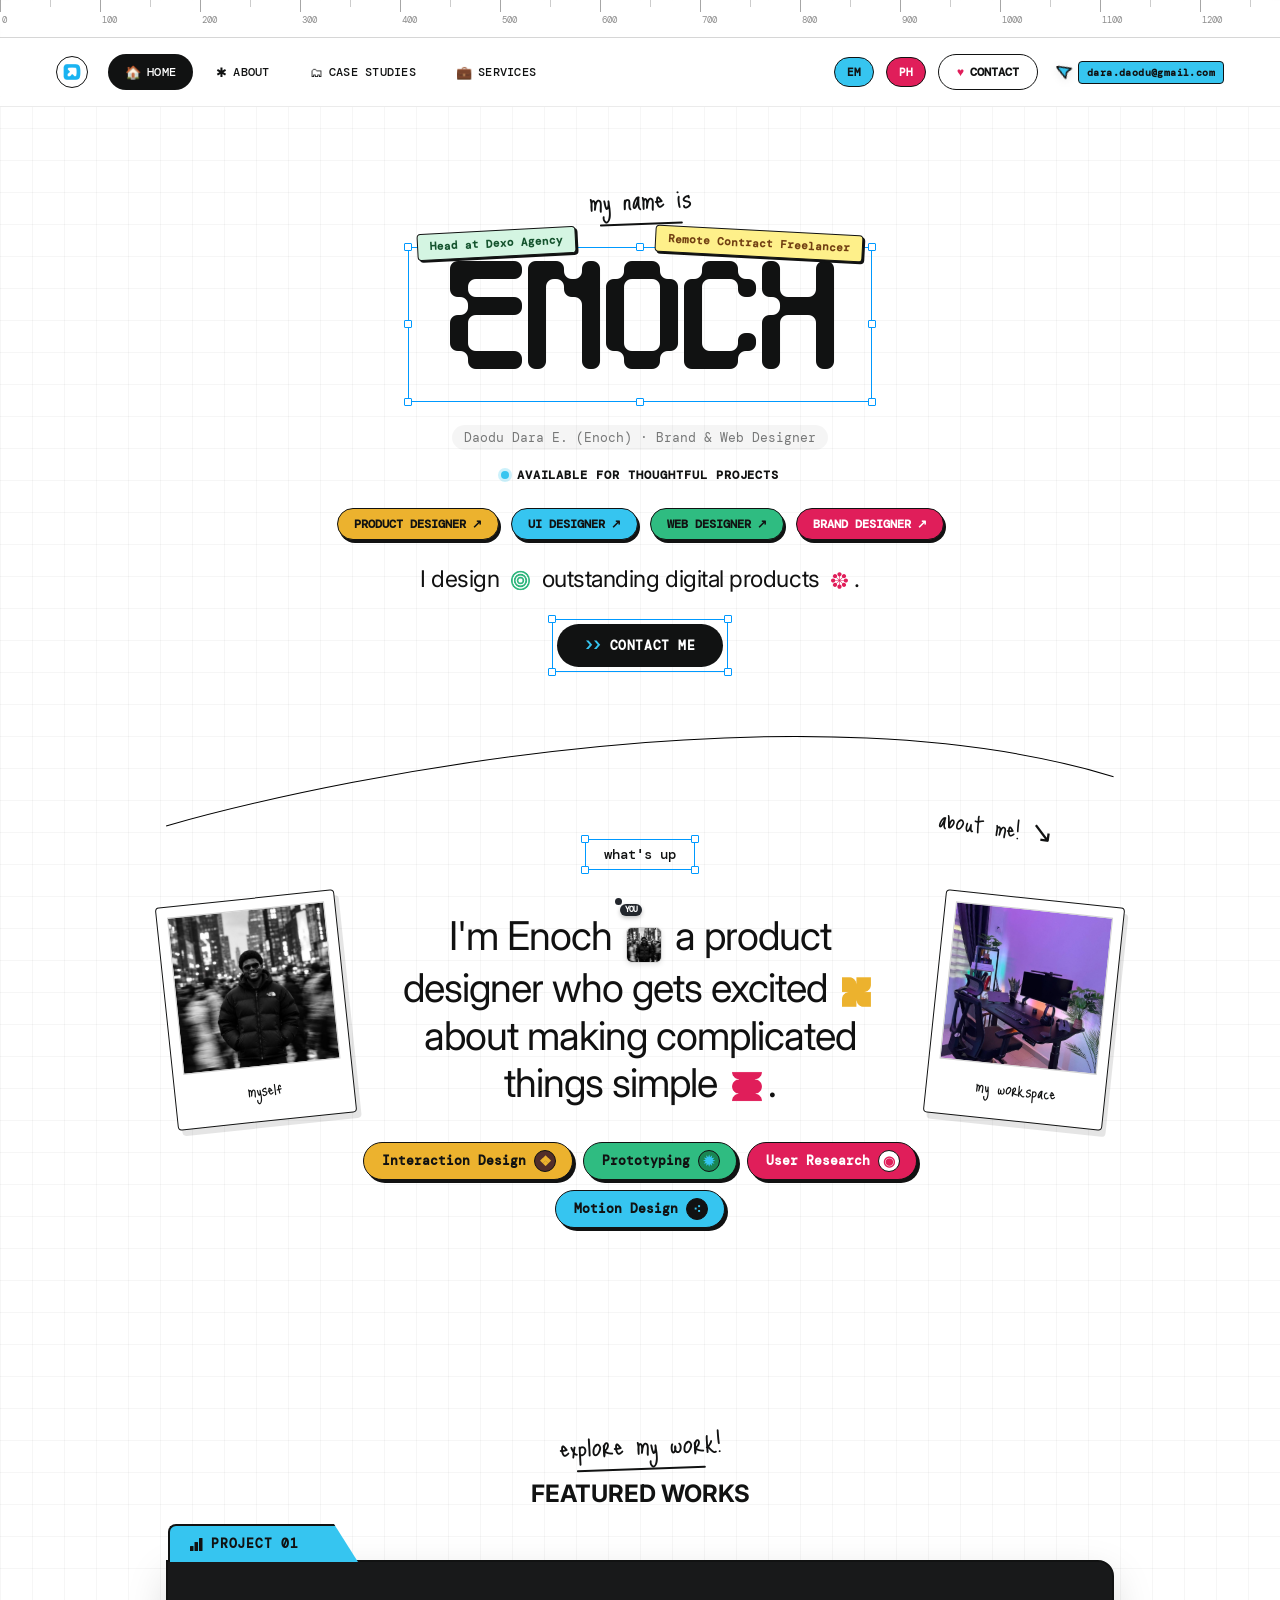
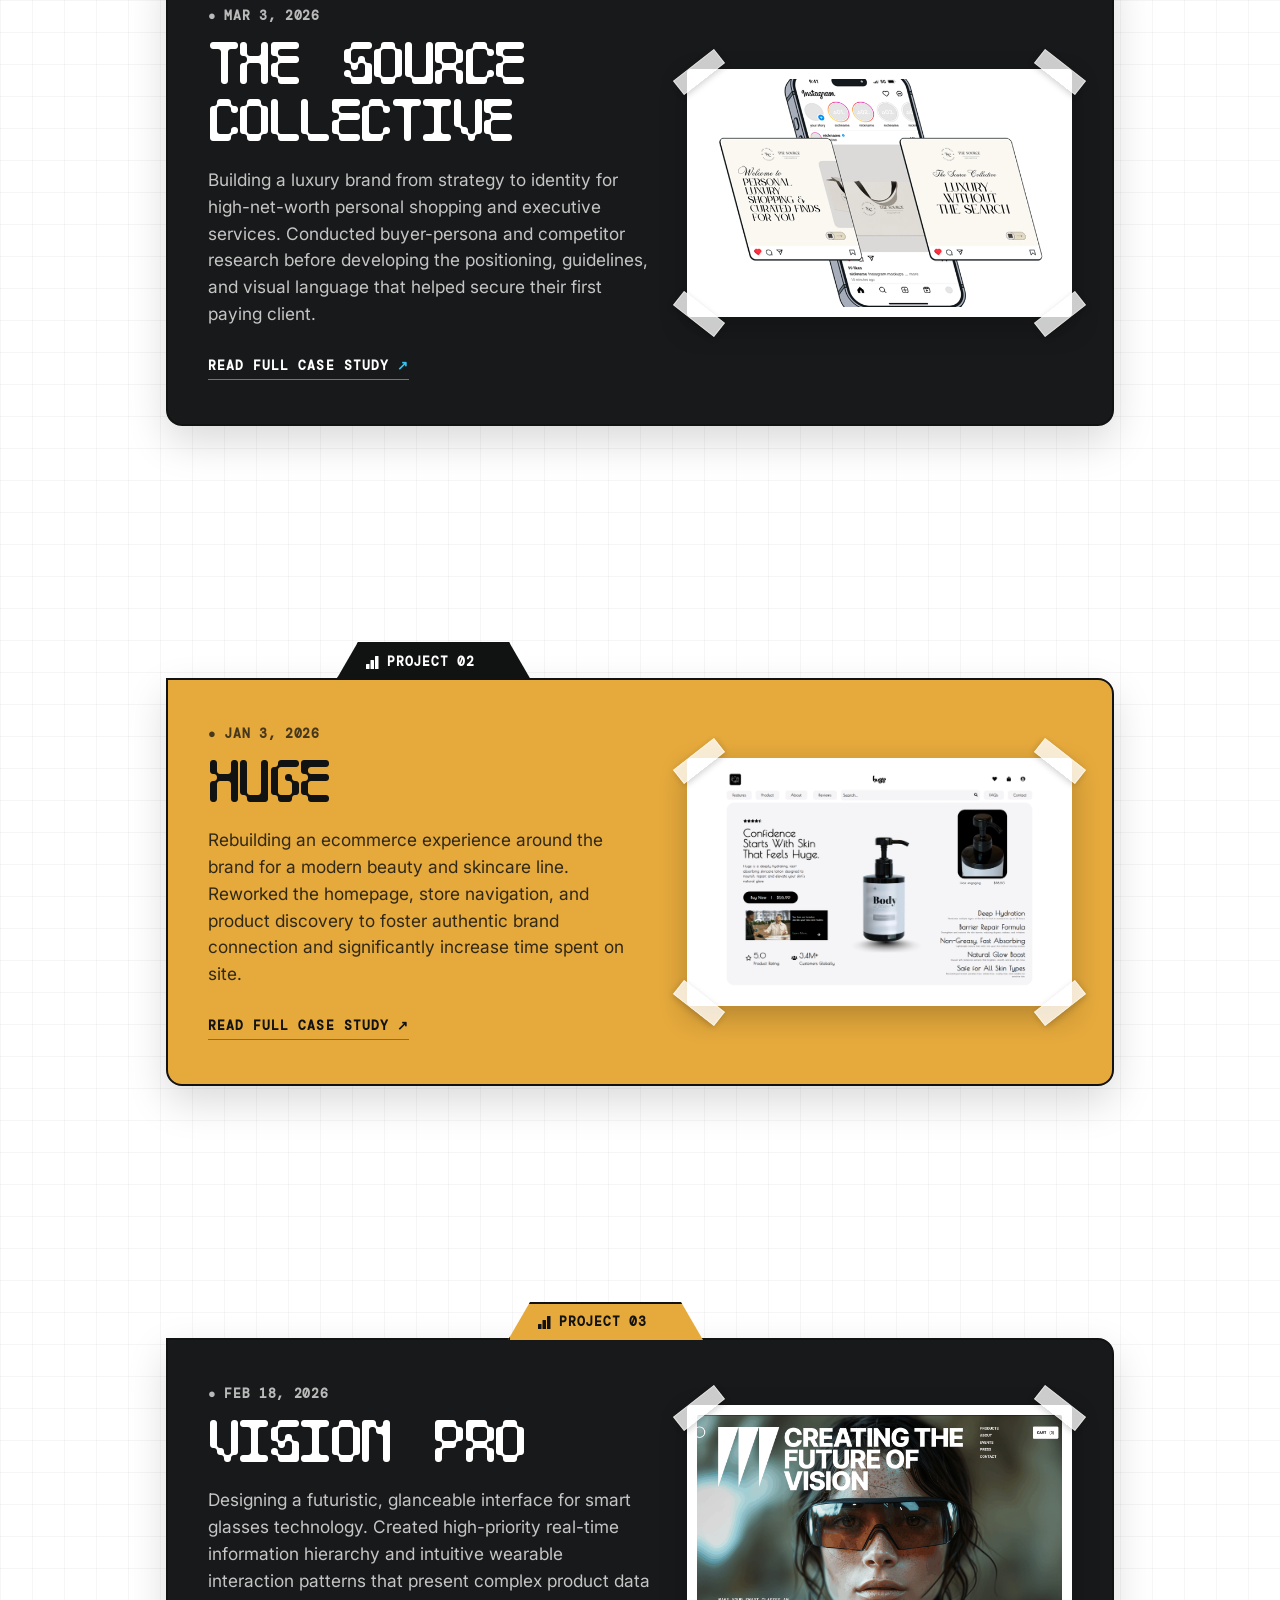
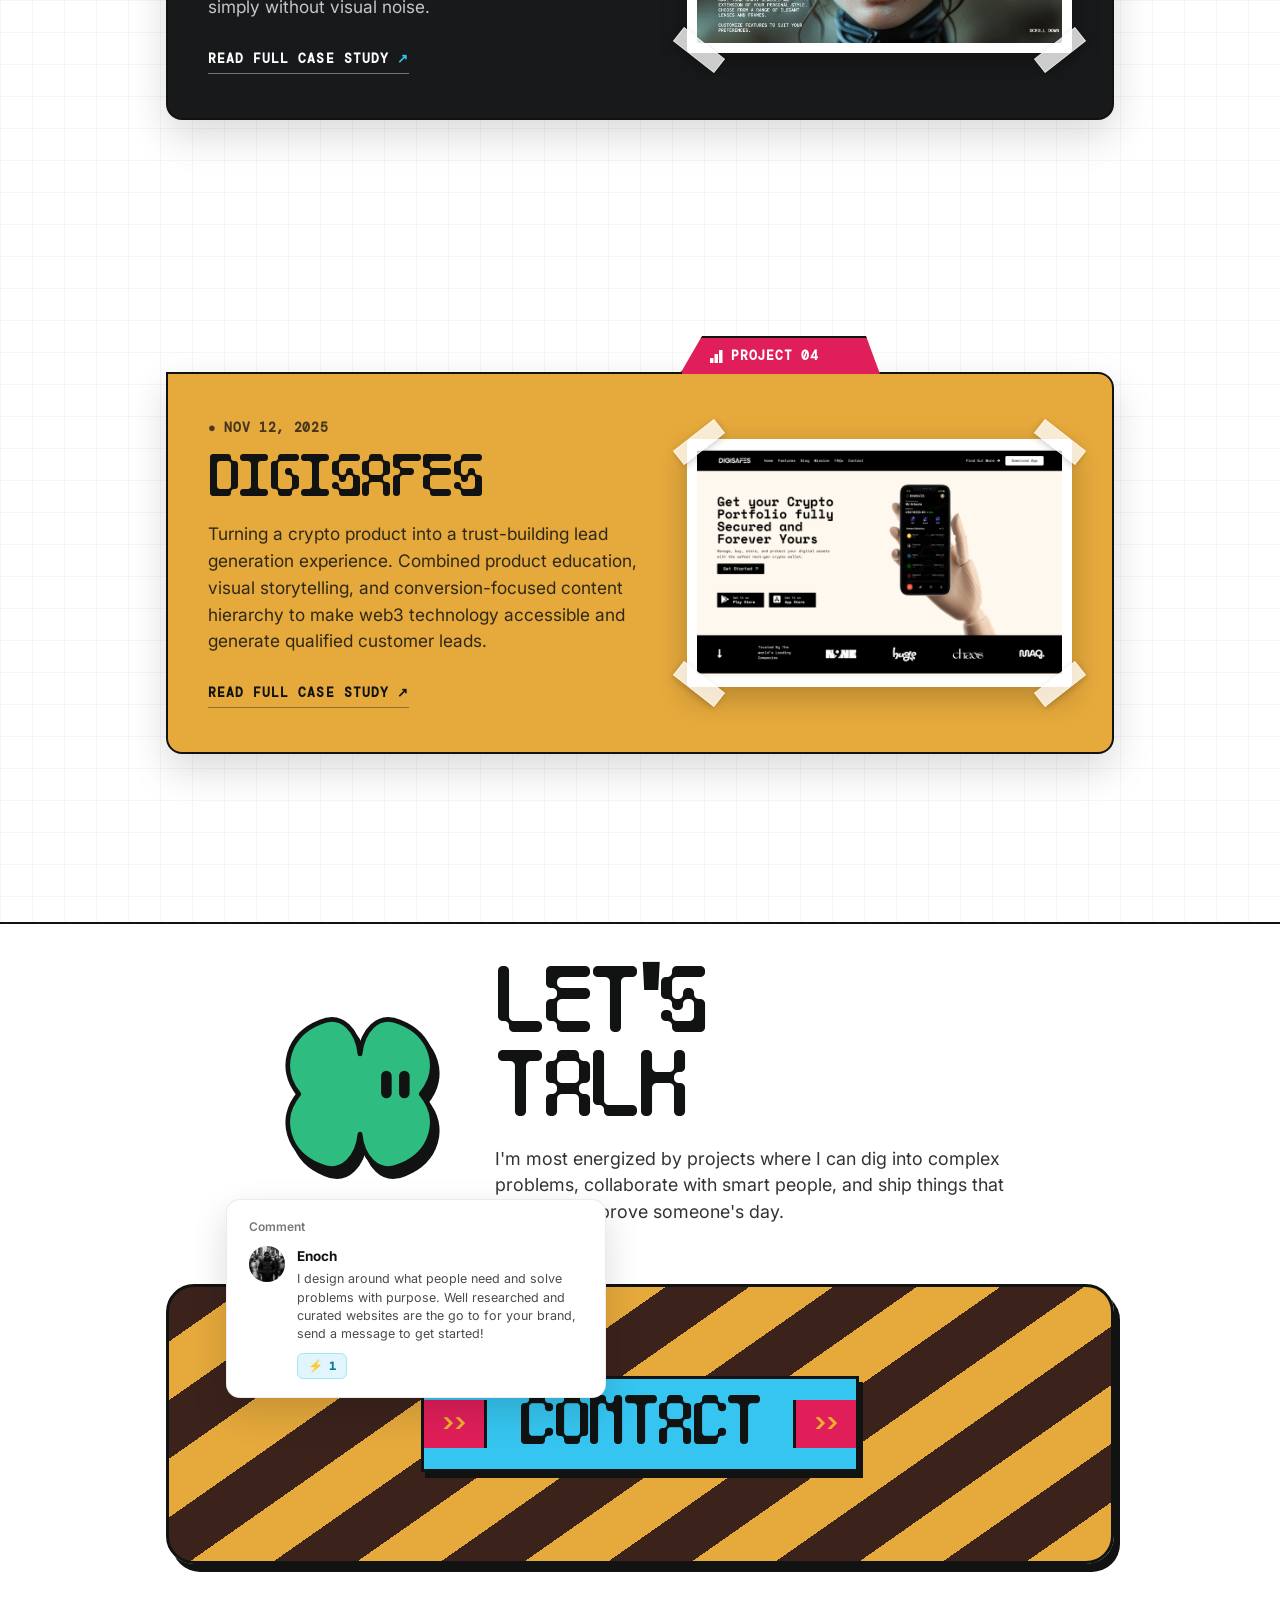
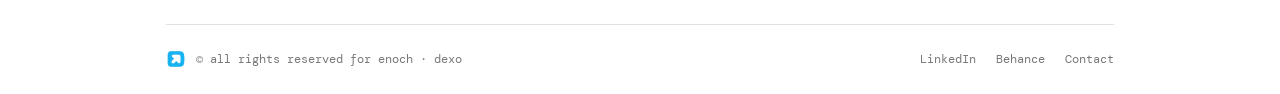
==== index.html @ fec06639 "feat: fix mobile hamburger menu, resolve main.js syntax error, and implement reference-style fullscr" ====
<!DOCTYPE html>
<html lang="en">
<head>
  <meta charset="UTF-8">
  <meta name="viewport" content="width=device-width, initial-scale=1.0">
  <title>Enoch's Portfolio</title>
  <meta name="description" content="Enoch's portfolio — Brand identity, product design, and web experiences built for high-growth businesses.">
  <link rel="stylesheet" href="css/style.css?v=7.0">
  <link rel="icon" type="image/png" href="assets/images/dexo-icon.png">
</head>
<body>

  <!-- =========================================================================
       1. CANVAS RULER BAR (Top edge ruler)
       ========================================================================= -->
  <div class="canvas-ruler-wrap" aria-hidden="true">
    <div class="canvas-ruler-ticks" id="rulerTicks"></div>
  </div>

  <!-- =========================================================================
       2. TOP NAVIGATION HEADER
       ========================================================================= -->
  <header class="top-header-bar">
    <div class="nav-left-group">
      <!-- Dexo Logo (Icon & Wordmark) -->
      <a href="index.html" class="dexo-logo-link" aria-label="Enoch's Portfolio Home">
        <img src="assets/images/dexo-logo-icon.png" alt="Dexo Icon" class="dexo-icon-img">
      </a>

      <!-- Navigation Tabs -->
      <nav aria-label="Main Navigation">
        <ul class="nav-links-row">
          <li><a href="index.html" class="nav-tab-item active"><span class="tab-icon">🏠</span> HOME</a></li>
          <li><a href="about.html" class="nav-tab-item"><span class="tab-icon">✱</span> ABOUT</a></li>
          <li><a href="case-study.html" class="nav-tab-item"><span class="tab-icon">🗂</span> CASE STUDIES</a></li>
          <li><a href="services.html" class="nav-tab-item"><span class="tab-icon">💼</span> SERVICES</a></li>
        </ul>
      </nav>
    </div>

    <div class="nav-right-group">
      <!-- Quick badges -->
      <a href="mailto:dara.daodu@gmail.com" class="mini-badge-btn em" title="Email Enoch">EM</a>
      <a href="tel:+2347067511942" class="mini-badge-btn ph" title="Call Enoch">PH</a>

      <!-- Contact Pill -->
      <a href="contact.html" class="nav-tab-contact">
        <span style="color: var(--token-pink);">♥</span> CONTACT
      </a>

      <!-- Multiplayer Cursor Tooltip Badge -->
      <div class="floating-cursor-badge" aria-hidden="true">
        <svg class="cursor-arrow-svg" viewBox="0 0 16 16" fill="none">
          <path d="M0 0L6 14L8.5 8.5L14 6L0 0Z" fill="#36c5f0" stroke="#111212" stroke-width="1.5" stroke-linejoin="round"/>
        </svg>
        <a href="mailto:dara.daodu@gmail.com" class="cursor-tag-pill" style="text-decoration: none; color: inherit;">dara.daodu@gmail.com</a>
      </div>

      <!-- Mobile Hamburger Menu Button -->
      <button class="mobile-nav-toggle" id="mobileNavToggle" aria-label="Toggle navigation menu" type="button" onclick="window.toggleMobileMenu && window.toggleMobileMenu(event)">
        <span class="hamburger-bar"></span>
        <span class="hamburger-bar"></span>
        <span class="hamburger-bar"></span>
      </button>
    </div>
  </header>

  <!-- Fullscreen Dark Mobile Navigation Drawer (Exact Uploaded Reference Style) -->
  <div class="mobile-nav-drawer mobile-nav-fullscreen" id="mobileNavDrawer" aria-label="Mobile Navigation Drawer">
    <div class="mobile-menu-inner">
      <div class="mobile-menu-topbar">
        <a href="case-study.html" class="mobile-menu-search-tag" aria-label="Search and Explore Projects">
          <span class="mobile-search-text">SEARCH</span>
          <svg class="mobile-search-icon" width="20" height="20" viewBox="0 0 24 24" fill="none" stroke="#f6ad55" stroke-width="2.5" stroke-linecap="round" stroke-linejoin="round">
            <circle cx="11" cy="11" r="8"></circle>
            <line x1="21" y1="21" x2="16.65" y2="16.65"></line>
          </svg>
        </a>
        <button type="button" class="mobile-menu-close-btn" id="mobileNavClose" aria-label="Close navigation menu" onclick="window.closeMobileMenu && window.closeMobileMenu(event)">
          <svg width="24" height="24" viewBox="0 0 24 24" fill="none" stroke="#ffffff" stroke-width="2.2" stroke-linecap="round" stroke-linejoin="round">
            <line x1="18" y1="6" x2="6" y2="18"></line>
            <line x1="6" y1="6" x2="18" y2="18"></line>
          </svg>
        </button>
      </div>

      <nav class="mobile-menu-nav" aria-label="Mobile Navigation Links">
        <ul class="mobile-menu-list">
          <li class="mobile-menu-item">
            <a href="index.html" class="mobile-menu-link active">
              <span class="mobile-link-text">HOME</span>
              <span class="mobile-link-num" style="color: #ff6b4a;">00.</span>
            </a>
          </li>
          <li class="mobile-menu-item">
            <a href="about.html" class="mobile-menu-link">
              <span class="mobile-link-text">ABOUT</span>
              <span class="mobile-link-num" style="color: #ff5c8d;">01.</span>
            </a>
          </li>
          <li class="mobile-menu-item">
            <a href="case-study.html" class="mobile-menu-link">
              <span class="mobile-link-text">CASE STUDIES</span>
              <span class="mobile-link-num" style="color: #36c5f0;">02.</span>
            </a>
          </li>
          <li class="mobile-menu-item">
            <a href="services.html" class="mobile-menu-link">
              <span class="mobile-link-text">SERVICES</span>
              <span class="mobile-link-num" style="color: #ffb800;">03.</span>
            </a>
          </li>
          <li class="mobile-menu-item">
            <a href="contact.html" class="mobile-menu-link">
              <span class="mobile-link-text">CONTACT</span>
              <span class="mobile-link-num" style="color: #ffffff;">04.</span>
            </a>
          </li>
        </ul>
      </nav>

      <div class="mobile-menu-sublinks">
        <a href="contact.html" class="mobile-sublink">CONTACT</a>
        <a href="mailto:dara.daodu@gmail.com" class="mobile-sublink">DARA.DAODU@GMAIL.COM</a>
        <a href="tel:+2347067511942" class="mobile-sublink">+234 706 751 1942</a>
        <a href="https://linkedin.com/in/enochd/" target="_blank" rel="noopener" class="mobile-sublink">LINKEDIN</a>
        <a href="https://behance.net/daradaodu" target="_blank" rel="noopener" class="mobile-sublink">BEHANCE</a>
      </div>
    </div>
  </div>

  <script>
    window.closeMobileMenu = function(e) {
      if (e && e.preventDefault) e.preventDefault();
      var d = document.getElementById('mobileNavDrawer');
      var btns = document.querySelectorAll('.mobile-nav-toggle');
      if (d) d.classList.remove('open');
      btns.forEach(function(b) { b.classList.remove('active'); b.setAttribute('aria-expanded', 'false'); });
      document.body.classList.remove('drawer-open');
    };
    window.openMobileMenu = function(e) {
      if (e && e.preventDefault) e.preventDefault();
      var d = document.getElementById('mobileNavDrawer');
      var btns = document.querySelectorAll('.mobile-nav-toggle');
      if (d) d.classList.add('open');
      btns.forEach(function(b) { b.classList.add('active'); b.setAttribute('aria-expanded', 'true'); });
      document.body.classList.add('drawer-open');
    };
    window.toggleMobileMenu = function(e) {
      if (e && e.preventDefault) e.preventDefault();
      var d = document.getElementById('mobileNavDrawer');
      if (!d) return;
      if (d.classList.contains('open')) {
        window.closeMobileMenu(e);
      } else {
        window.openMobileMenu(e);
      }
    };
  </script>

  <!-- =========================================================================
       3. HERO SECTION (Exact Screenshot 1)
       ========================================================================= -->
  <main>
    <section class="hero-nudge-section">
      <div class="container">
        
        <!-- Handwritten greeting note -->
        <div>
          <span class="handwritten-intro-note">my name is</span>
        </div>

        <!-- Figma Selection Bounding Box with Handles & Badges -->
        <div class="figma-selection">
          <!-- 8 Selection Handles -->
          <div class="figma-handle handle-tl"></div>
          <div class="figma-handle handle-tc"></div>
          <div class="figma-handle handle-tr"></div>
          <div class="figma-handle handle-ml"></div>
          <div class="figma-handle handle-mr"></div>
          <div class="figma-handle handle-bl"></div>
          <div class="figma-handle handle-bc"></div>
          <div class="figma-handle handle-br"></div>

          <!-- Attached Rotated Badges -->
          <div class="box-badge-left">Head at Dexo Agency</div>
          <div class="box-badge-right">Remote Contract Freelancer</div>

          <!-- Giant Display Name in Flux Variable -->
          <h1 class="hero-flux-display">ENOCH</h1>
        </div>

        <!-- Enoch Attribution & Subtitle -->
        <div style="margin-top: 6px;">
          <span style="font-family: var(--font-mono); font-size: 13px; color: var(--token-gray-sub); background: rgba(0,0,0,0.04); padding: 4px 12px; border-radius: 999px;">
            Daodu Dara E. (Enoch) · Brand &amp; Web Designer
          </span>
        </div>

        <!-- Availability Status Pill -->
        <div class="hero-status-sub">
          <span class="cyan-pulse-dot"></span>
          <span>AVAILABLE FOR THOUGHTFUL PROJECTS</span>
        </div>

        <!-- Designer Role Badges in a straight line -->
        <div class="hero-stickers-row">
          <span class="tape-sticker-pill tape-sticker-yellow">
            PRODUCT DESIGNER <span>↗</span>
          </span>
          <span class="tape-sticker-pill tape-sticker-cyan">
            UI DESIGNER <span>↗</span>
          </span>
          <span class="tape-sticker-pill tape-sticker-green">
            WEB DESIGNER <span>↗</span>
          </span>
          <span class="tape-sticker-pill tape-sticker-pink">
            BRAND DESIGNER <span>↗</span>
          </span>
        </div>

        <!-- Hero Statement with Inline Graphics -->
        <p class="hero-statement-main">
          I design <img src="assets/images/sticker-sphere.png" alt="sphere" class="inline-sticker-img"> outstanding digital products <img src="assets/images/flower-pink.svg" alt="flower" class="inline-sticker-img" style="height: 0.95em;">.
        </p>

        <!-- CTA Button in Figma Selection Box -->
        <div class="hero-cta-wrap">
          <div class="btn-selection-box">
            <div class="figma-handle handle-tl"></div>
            <div class="figma-handle handle-tr"></div>
            <div class="figma-handle handle-bl"></div>
            <div class="figma-handle handle-br"></div>
            <a href="contact.html" class="btn-nudge-black">
              <span class="btn-cyan-arrows">&gt;&gt;</span>
              <span>CONTACT ME</span>
            </a>
          </div>
        </div>

      </div>
    </section>

    <!-- =========================================================================
         4. CURVED DIVIDER & ABOUT TEASER (Exact Screenshot 1)
         ========================================================================= -->
    <section class="about-teaser-section">
      <div class="container">
        
        <!-- Curved Hand-Drawn Arc -->
        <div class="curved-divider-wrap">
          <img src="assets/images/curve-divider.svg" alt="hand drawn curve" class="curve-divider-img">
          <div class="curved-arrow-note">about me! ↘</div>
        </div>

        <!-- Selection Box: what's up -->
        <div class="whats-up-selection-box">
          <div class="figma-handle handle-tl"></div>
          <div class="figma-handle handle-tr"></div>
          <div class="figma-handle handle-bl"></div>
          <div class="figma-handle handle-br"></div>
          what's up
        </div>

        <!-- Teaser Content Grid: Left Polaroid | Center Text | Right Polaroid -->
        <div class="about-teaser-grid">
          
          <!-- Left Polaroid: myself Enoch portrait -->
          <div class="polaroid-frame polaroid-tilt-left">
            <div class="polaroid-img-box">
              <img src="assets/images/enoch-photo.jpg" alt="Enoch - myself" style="object-position: center 20%;">
            </div>
            <div class="polaroid-hand-label">myself</div>
          </div>

          <!-- Center Statement with Inline Emojis/Stickers -->
          <div>
            <p class="about-statement-bold">
              I'm Enoch <span class="inline-avatar-badge"><span class="you-indicator-dot"></span><span class="you-tag">YOU</span><img src="assets/images/enoch-photo.jpg" alt="Enoch" class="inline-avatar-img"></span> a product designer who gets excited <img src="assets/images/sticker-sparkle.png" alt="sparkle" class="inline-sticker-img"> about making complicated things simple <img src="assets/images/sticker-accordion.png" alt="accordion" class="inline-sticker-img">.
            </p>
          </div>

          <!-- Right Polaroid: my workspace -->
          <div class="polaroid-frame polaroid-tilt-right">
            <div class="polaroid-img-box">
              <img src="assets/images/enoch-workspace.jpg" alt="my workspace" style="object-position: center center;">
            </div>
            <div class="polaroid-hand-label">my workspace</div>
          </div>

        </div>

        <!-- 2x2 Category Pills with Graphic Badges -->
        <div class="category-pills-2x2">
          <div class="cat-pill yellow">
            <span>Interaction Design</span>
            <div class="cat-pill-icon" style="background: #522e29;">
              <span style="color: #ecb22e; font-size: 14px;">❖</span>
            </div>
          </div>

          <div class="cat-pill green">
            <span>Prototyping</span>
            <div class="cat-pill-icon" style="background: #198754;">
              <span style="color: #36c5f0; font-size: 14px;">✹</span>
            </div>
          </div>

          <div class="cat-pill pink">
            <span>User Research</span>
            <div class="cat-pill-icon" style="background: #ffffff;">
              <span style="color: #e01e5a; font-size: 14px;">◉</span>
            </div>
          </div>

          <div class="cat-pill cyan">
            <span>Motion Design</span>
            <div class="cat-pill-icon" style="background: #111212;">
              <span style="color: #36c5f0; font-size: 14px;">⁖</span>
            </div>
          </div>
        </div>

      </div>
    </section>

    <!-- =========================================================================
         5. FEATURED PROJECTS (Exact Screenshot 2 — Folder Tab Cards!)
         ========================================================================= -->
    <section class="projects-showcase-section">
      <div class="container">
        
        <div style="text-align: center; margin-bottom: 24px;">
          <span class="handwritten-intro-note" style="font-size: 32px; color: var(--token-dark);">explore my work!</span>
          <h2 class="featured-works-title">FEATURED WORKS</h2>
        </div>

        <div class="stacked-folder-list" id="stackedFolderList">

          <!-- PROJECT 01: The Source Collective -->
          <article class="stacked-tab-folder-card card-theme-dark" id="projectFolder1">
            <div class="stacked-folder-header-tabs">
              <div class="folder-tab-tab tab-slot-1" data-project-target="projectFolder1" title="View Project 01">
                <svg class="tab-step-icon" viewBox="0 0 13 13" fill="currentColor"><rect x="0" y="8" width="3.5" height="5" rx="0.5"/><rect x="4.5" y="4" width="3.5" height="9" rx="0.5"/><rect x="9" y="0" width="3.5" height="13" rx="0.5"/></svg>
                <span>PROJECT 01</span>
              </div>
            </div>

            <div class="stacked-folder-body-grid">
              <div>
                <div class="folder-card-date">
                  <span>●</span>
                  <span>MAR 3, 2026</span>
                </div>
                <h3 class="folder-card-title">The Source Collective</h3>
                <p class="folder-card-desc">
                  Building a luxury brand from strategy to identity for high-net-worth personal shopping and executive services. Conducted buyer-persona and competitor research before developing the positioning, guidelines, and visual language that helped secure their first paying client.
                </p>
                <div>
                  <a href="case-study-detail.html?project=the-source-collective" class="view-project-link">
                    <span>Read Full Case Study</span>
                    <span style="color: var(--token-cyan);">↗</span>
                  </a>
                </div>
              </div>

              <div>
                <div class="taped-media-box">
                  <div class="corner-tape-strip tape-tl"></div>
                  <div class="corner-tape-strip tape-tr"></div>
                  <div class="corner-tape-strip tape-bl"></div>
                  <div class="corner-tape-strip tape-br"></div>
                  <img src="assets/images/the source collective hero.PNG" alt="The Source Collective Brand Showcase" class="taped-media-img" loading="lazy" decoding="async">
                </div>
              </div>
            </div>
          </article>

          <!-- PROJECT 02: Huge -->
          <article class="stacked-tab-folder-card card-theme-yellow" id="projectFolder2">
            <div class="stacked-folder-header-tabs">
              <div class="folder-tab-tab tab-slot-2" data-project-target="projectFolder2" title="View Project 02">
                <svg class="tab-step-icon" viewBox="0 0 13 13" fill="currentColor"><rect x="0" y="8" width="3.5" height="5" rx="0.5"/><rect x="4.5" y="4" width="3.5" height="9" rx="0.5"/><rect x="9" y="0" width="3.5" height="13" rx="0.5"/></svg>
                <span>PROJECT 02</span>
              </div>
            </div>

            <div class="stacked-folder-body-grid">
              <div>
                <div class="folder-card-date">
                  <span>●</span>
                  <span>JAN 3, 2026</span>
                </div>
                <h3 class="folder-card-title">Huge</h3>
                <p class="folder-card-desc">
                  Rebuilding an ecommerce experience around the brand for a modern beauty and skincare line. Reworked the homepage, store navigation, and product discovery to foster authentic brand connection and significantly increase time spent on site.
                </p>
                <div>
                  <a href="case-study-detail.html?project=huge" class="view-project-link">
                    <span>Read Full Case Study</span>
                    <span>↗</span>
                  </a>
                </div>
              </div>

              <div>
                <div class="taped-media-box">
                  <div class="corner-tape-strip tape-tl"></div>
                  <div class="corner-tape-strip tape-tr"></div>
                  <div class="corner-tape-strip tape-bl"></div>
                  <div class="corner-tape-strip tape-br"></div>
                  <img src="assets/images/Huge hero.png" alt="Huge Skincare Ecommerce Store" class="taped-media-img" loading="lazy" decoding="async">
                </div>
              </div>
            </div>
          </article>

          <!-- PROJECT 03: Vision Pro -->
          <article class="stacked-tab-folder-card card-theme-dark" id="projectFolder3">
            <div class="stacked-folder-header-tabs">
              <div class="folder-tab-tab tab-slot-3" data-project-target="projectFolder3" title="View Project 03">
                <svg class="tab-step-icon" viewBox="0 0 13 13" fill="currentColor"><rect x="0" y="8" width="3.5" height="5" rx="0.5"/><rect x="4.5" y="4" width="3.5" height="9" rx="0.5"/><rect x="9" y="0" width="3.5" height="13" rx="0.5"/></svg>
                <span>PROJECT 03</span>
              </div>
            </div>

            <div class="stacked-folder-body-grid">
              <div>
                <div class="folder-card-date">
                  <span>●</span>
                  <span>FEB 18, 2026</span>
                </div>
                <h3 class="folder-card-title">Vision Pro</h3>
                <p class="folder-card-desc">
                  Designing a futuristic, glanceable interface for smart glasses technology. Created high-priority real-time information hierarchy and intuitive wearable interaction patterns that present complex product data simply without visual noise.
                </p>
                <div>
                  <a href="case-study-detail.html?project=visionpro" class="view-project-link">
                    <span>Read Full Case Study</span>
                    <span style="color: var(--token-cyan);">↗</span>
                  </a>
                </div>
              </div>

              <div>
                <div class="taped-media-box">
                  <div class="corner-tape-strip tape-tl"></div>
                  <div class="corner-tape-strip tape-tr"></div>
                  <div class="corner-tape-strip tape-bl"></div>
                  <div class="corner-tape-strip tape-br"></div>
                  <img src="assets/images/Visionpro hero.png" alt="Vision Pro Smart Glasses HUD" class="taped-media-img" loading="lazy" decoding="async">
                </div>
              </div>
            </div>
          </article>

          <!-- PROJECT 04: DigiSafes -->
          <article class="stacked-tab-folder-card card-theme-yellow" id="projectFolder4">
            <div class="stacked-folder-header-tabs">
              <div class="folder-tab-tab tab-slot-4" data-project-target="projectFolder4" title="View Project 04">
                <svg class="tab-step-icon" viewBox="0 0 13 13" fill="currentColor"><rect x="0" y="8" width="3.5" height="5" rx="0.5"/><rect x="4.5" y="4" width="3.5" height="9" rx="0.5"/><rect x="9" y="0" width="3.5" height="13" rx="0.5"/></svg>
                <span>PROJECT 04</span>
              </div>
            </div>

            <div class="stacked-folder-body-grid">
              <div>
                <div class="folder-card-date">
                  <span>●</span>
                  <span>NOV 12, 2025</span>
                </div>
                <h3 class="folder-card-title">DigiSafes</h3>
                <p class="folder-card-desc">
                  Turning a crypto product into a trust-building lead generation experience. Combined product education, visual storytelling, and conversion-focused content hierarchy to make web3 technology accessible and generate qualified customer leads.
                </p>
                <div>
                  <a href="case-study-detail.html?project=digisafes" class="view-project-link">
                    <span>Read Full Case Study</span>
                    <span>↗</span>
                  </a>
                </div>
              </div>

              <div>
                <div class="taped-media-box">
                  <div class="corner-tape-strip tape-tl"></div>
                  <div class="corner-tape-strip tape-tr"></div>
                  <div class="corner-tape-strip tape-bl"></div>
                  <div class="corner-tape-strip tape-br"></div>
                  <img src="assets/images/Digisafes hero.png" alt="DigiSafes Crypto Platform" class="taped-media-img" loading="lazy" decoding="async">
                </div>
              </div>
            </div>
          </article>

        </div>
      </div>
    </section>
  </main>

  <!-- =========================================================================
       6. HOMEPAGE: LET'S TALK + STRIPED CONTACT BANNER (Exact Image 1: lets talk.png)
       ========================================================================= -->
  <footer class="nudge-footer-section" style="padding-top: 15px; padding-bottom: 25px;">
    <div class="container">
      
      <!-- Top: Let's Talk Section Above Contact -->
      <section class="home-lets-talk-section">
        <div class="home-mascot-talk-row">
          <!-- 4-Lobed Mascot Character -->
          <div class="mascot-clover-character">
            <svg class="mascot-clover-svg" viewBox="0 0 180 180" fill="none" xmlns="http://www.w3.org/2000/svg">
              <path d="M 52,22 
                       C 74,12 88,32 90,52 
                       C 92,32 106,12 128,22 
                       C 158,34 168,66 148,90 
                       C 168,114 158,146 128,158 
                       C 106,168 92,148 90,128 
                       C 88,148 74,168 52,158 
                       C 22,146 12,114 32,90 
                       C 12,66 22,34 52,22 Z" 
                    fill="#2fbc81" stroke="#111212" stroke-width="4.5" stroke-linejoin="round"/>
              <rect x="110" y="68" width="10" height="26" rx="5" fill="#111212" />
              <rect x="127" y="68" width="10" height="26" rx="5" fill="#111212" />
            </svg>
          </div>

          <!-- Talk Content -->
          <div class="home-talk-content">
            <h2 class="home-talk-title">LET'S<br>TALK</h2>
            <p class="home-talk-desc">
              I'm most energized by projects where I can dig into complex problems, collaborate with smart people, and ship things that genuinely improve someone's day.
            </p>
          </div>
        </div>
      </section>

      <!-- Bottom: Overlapping Comment Box + Yellow/Brown Striped Contact Banner -->
      <div class="home-contact-wrapper">
        
        <!-- Overlapping Comment Card -->
        <div class="home-comment-card">
          <div class="comment-card-header">Comment</div>
          <div class="comment-card-user-row">
            <img src="assets/images/enoch-photo.jpg" alt="Enoch" class="comment-card-avatar">
            <div>
              <div class="comment-card-author">Enoch</div>
              <p class="comment-card-text">
                I design around what people need and solve problems with purpose. Well researched and curated websites are the go to for your brand, send a message to get started!
              </p>
              <div class="comment-card-reaction">
                <span>⚡</span>
                <span>1</span>
              </div>
            </div>
          </div>
        </div>

        <!-- Yellow & Dark Brown Diagonal Striped Banner -->
        <div class="home-striped-contact-banner">
          <a href="contact.html" class="home-banner-contact-btn">
            <div class="btn-arrow-square">
              <span class="arrow-icon-fastforward">&gt;&gt;</span>
            </div>
            <span class="btn-contact-text">CONTACT</span>
            <div class="btn-arrow-square square-right">
              <span class="arrow-icon-fastforward">&gt;&gt;</span>
            </div>
          </a>
        </div>

      </div>

      <!-- Bottom Strip -->
      <div class="footer-bottom-strip">
        <div style="display: flex; align-items: center; gap: 10px;">
          <img src="assets/images/dexo-icon.png" alt="Dexo" style="width: 20px; height: 20px; border-radius: 4px;">
          <span>© all rights reserved for enoch · dexo</span>
        </div>
        <div class="footer-social-links">
          <a href="https://linkedin.com/in/enochd/" target="_blank" rel="noopener">LinkedIn</a>
          <a href="https://behance.net/daradaodu" target="_blank" rel="noopener">Behance</a>
          <a href="contact.html">Contact</a>
        </div>
      </div>
    </div>
  </footer>

  <script src="js/main.js?v=7.0"></script>
</body>
</html>
---- css/style.css ----
/* ==========================================================================
   NUDGE FOLIO — EXACT DESIGN SYSTEM & REPLICA STYLES
   Replicating https://nudge-folio.framer.website/
   Fonts: Flux Variable, Inter Display, Inter, DM Mono, Just Me Again Down Here
   ========================================================================== */

/* --------------------------------------------------------------------------
   1. FONT DECLARATIONS
   -------------------------------------------------------------------------- */
@import url('https://fonts.googleapis.com/css2?family=DM+Mono:ital,wght@0,400;0,500;1,400;1,500&family=Inter:wght@400;500;600;700;800;900&family=Just+Me+Again+Down+Here&display=swap');

/* Exact Nudge Flux Variable Display Font */
@font-face {
  font-family: 'Flux Variable';
  src: url('../assets/images/flux-variable.woff2') format('woff2'),
       url('../assets/nudge/fROf9QsA0Xgfcctq630ByO5kbg.woff2') format('woff2'),
       url('https://framerusercontent.com/assets/fROf9QsA0Xgfcctq630ByO5kbg.woff2') format('woff2');
  font-weight: 100 1000;
  font-style: normal;
  font-display: swap;
}

/* Inter Display */
@font-face {
  font-family: 'Inter Display';
  src: url('https://framerusercontent.com/assets/I11LrmuBDQZweplJ62KkVsklU5Y.woff2') format('woff2'),
       url('https://fonts.gstatic.com/s/inter/v13/UcCO3FwrK3iLTeHuS_fvQtMwCp50KnMw2boKoduKmMEVuGKYAZ9hjp-Ek-_eeA.woff2') format('woff2');
  font-weight: 500 900;
  font-display: swap;
}

/* --------------------------------------------------------------------------
   2. DESIGN TOKENS & VARIABLES
   -------------------------------------------------------------------------- */
:root {
  --token-cyan: #36c5f0;
  --token-amber: #ecb22e;
  --token-green: #2fbc81;
  --token-green-alt: #19bd8c;
  --token-pink: #e01e5a;
  --token-dark: #111212;
  --token-card-dark: #1c1c1c;
  --token-light-bg: #ffffff;
  --token-gray-light: #f1f1f1;
  --token-gray-border: #ededed;
  --token-gray-sub: #767777;
  --token-gray-muted: #aaabab;

  /* Pastels */
  --token-pastel-cyan: #a4e5f8;
  --token-pastel-green: #a1dfc5;
  --token-pastel-pink: #fabed1;
  --token-pastel-yellow: #f5dda1;
  --token-sticky-yellow: #fdedb0;
  --token-sticky-shadow: rgba(0, 0, 0, 0.08);

  /* Typography shortcuts */
  --font-flux: 'Flux Variable', sans-serif;
  --font-display: 'Inter Display', 'Inter', sans-serif;
  --font-sans: 'Inter', -apple-system, BlinkMacSystemFont, sans-serif;
  --font-mono: 'DM Mono', monospace;
  --font-hand: 'Just Me Again Down Here', cursive;

  /* Figma Selection Box Accent */
  --figma-blue: #0099ff;
}

/* --------------------------------------------------------------------------
   3. GLOBAL RESET & BLUEPRINT CANVAS GRID
   -------------------------------------------------------------------------- */
*, *::before, *::after {
  box-sizing: border-box;
  margin: 0;
  padding: 0;
  -webkit-font-smoothing: antialiased;
  -moz-osx-font-smoothing: grayscale;
}

html {
  font-size: 16px;
  scroll-behavior: smooth;
}

body {
  min-height: 100vh;
  background-color: #ffffff;
  /* Exact Figma/Canvas Graph Paper Grid */
  background-image:
    linear-gradient(to right, rgba(0, 0, 0, 0.035) 1px, transparent 1px),
    linear-gradient(to bottom, rgba(0, 0, 0, 0.035) 1px, transparent 1px);
  background-size: 32px 32px;
  color: var(--token-dark);
  font-family: var(--font-sans);
  line-height: 1.5;
  overflow-x: clip;
  position: relative;
}

a {
  color: inherit;
  text-decoration: none;
}

button {
  border: none;
  background: none;
  cursor: pointer;
  font: inherit;
}

img, svg {
  display: block;
  max-width: 100%;
}

.container {
  width: 100%;
  max-width: 1060px; /* ~20% increased side margins so 100% view reads like spacious 80% zoom */
  margin: 0 auto;
  padding: 0 clamp(24px, 4.5vw, 56px);
}

/* --------------------------------------------------------------------------
   4. CANVAS RULER BAR & LIVE CLOCK (Top of every page)
   -------------------------------------------------------------------------- */
.canvas-ruler-wrap {
  width: 100%;
  height: 38px;
  border-bottom: 1px solid rgba(0, 0, 0, 0.16);
  position: relative;
  overflow: hidden;
  display: flex;
  align-items: flex-end;
  background: rgba(255, 255, 255, 0.85);
  backdrop-filter: blur(8px);
}

.canvas-ruler-ticks {
  position: absolute;
  top: 0;
  left: 0;
  width: 100%;
  height: 100%;
  pointer-events: none;
}

.ruler-major-tick {
  position: absolute;
  top: 0;
  display: flex;
  flex-direction: column;
  align-items: flex-start;
}

.ruler-tick-line {
  width: 1px;
  height: 12px;
  background: rgba(0, 0, 0, 0.35);
}

.ruler-tick-num {
  font-family: var(--font-mono);
  font-size: 9px;
  color: rgba(0, 0, 0, 0.45);
  margin-top: 2px;
  margin-left: 2px;
  user-select: none;
}

.ruler-sub-tick {
  position: absolute;
  top: 0;
  width: 1px;
  height: 7px;
  background: rgba(0, 0, 0, 0.2);
}

.ruler-center-clock {
  display: none;
}

/* --------------------------------------------------------------------------
   5. TOP NAVIGATION BAR (Exact Nudge Pill / Bar)
   -------------------------------------------------------------------------- */
.top-header-bar {
  width: 100%;
  padding: 16px clamp(24px, 4.5vw, 56px);
  position: sticky;
  top: 0;
  z-index: 100;
  display: flex;
  align-items: center;
  justify-content: space-between;
  background: rgba(255, 255, 255, 0.92);
  backdrop-filter: blur(12px);
  border-bottom: 1px solid rgba(0, 0, 0, 0.08);
}

.nav-left-group {
  display: flex;
  align-items: center;
  gap: 20px;
}

.rainbow-logo-link,
.dexo-icon-link {
  display: inline-flex;
  align-items: center;
  text-decoration: none;
  transition: transform 0.2s cubic-bezier(0.16, 1, 0.3, 1);
}

.dexo-logo-link {
  display: inline-flex;
  align-items: center;
  justify-content: center;
  width: 32px;
  height: 32px;
  border-radius: 50%;
  border: 1.5px solid var(--token-dark);
  background: #ffffff;
  text-decoration: none;
  transition: transform 0.2s cubic-bezier(0.16, 1, 0.3, 1), box-shadow 0.2s ease;
  flex-shrink: 0;
}

.rainbow-logo-link:hover,
.dexo-logo-link:hover,
.dexo-icon-link:hover {
  transform: scale(1.08);
}

.dexo-logo-link:hover {
  box-shadow: 0 2px 8px rgba(0, 0, 0, 0.12);
}

.dexo-icon-img {
  width: 20px;
  height: 20px;
  object-fit: contain;
  display: block;
}

.rainbow-logo-img,
.dexo-logo-img {
  width: 20px;
  height: 20px;
  object-fit: contain;
  display: block;
}

.nav-links-row {
  display: flex;
  align-items: center;
  gap: 6px;
  list-style: none;
}

.nav-tab-item {
  display: inline-flex;
  align-items: center;
  gap: 6px;
  padding: 8px 16px;
  border-radius: 999px;
  font-family: var(--font-mono);
  font-size: 12px;
  font-weight: 500;
  color: var(--token-dark);
  text-transform: uppercase;
  letter-spacing: 0.02em;
  transition: all 0.2s cubic-bezier(0.16, 1, 0.3, 1);
  border: 1px solid transparent;
}

.nav-tab-item:hover {
  background: rgba(0, 0, 0, 0.05);
}

.nav-tab-item.active {
  background: var(--token-dark);
  color: #ffffff;
}

.nav-tab-item .tab-icon {
  font-size: 13px;
  line-height: 1;
}

.nav-right-group {
  display: flex;
  align-items: center;
  gap: 12px;
  position: relative;
}

.mini-badge-btn {
  display: inline-flex;
  align-items: center;
  justify-content: center;
  padding: 6px 12px;
  border-radius: 999px;
  font-family: var(--font-mono);
  font-size: 11px;
  font-weight: 600;
  text-transform: uppercase;
  border: 1.5px solid var(--token-dark);
  transition: transform 0.2s ease;
}

.mini-badge-btn:hover {
  transform: translateY(-1px);
}

.mini-badge-btn.em {
  background: var(--token-cyan);
  color: var(--token-dark);
}

.mini-badge-btn.ph {
  background: var(--token-pink);
  color: #ffffff;
}

.nav-tab-contact {
  display: inline-flex;
  align-items: center;
  gap: 6px;
  padding: 8px 18px;
  border-radius: 999px;
  background: #ffffff;
  border: 1.5px solid var(--token-dark);
  font-family: var(--font-mono);
  font-size: 12px;
  font-weight: 600;
  text-transform: uppercase;
  transition: all 0.2s ease;
}

.nav-tab-contact:hover {
  background: var(--token-dark);
  color: #ffffff;
}

.nav-tab-contact.active {
  background: var(--token-dark);
  color: #ffffff;
}

/* Floating Multiplayer Cursor Badge */
.floating-cursor-badge {
  display: inline-flex;
  align-items: center;
  gap: 4px;
  position: relative;
  margin-left: 8px;
}

.cursor-arrow-svg {
  width: 16px;
  height: 16px;
  transform: rotate(-15deg);
  filter: drop-shadow(0 2px 4px rgba(0,0,0,0.1));
}

.cursor-tag-pill {
  background: var(--token-cyan);
  color: var(--token-dark);
  font-family: var(--font-mono);
  font-size: 10px;
  font-weight: 700;
  padding: 3px 8px;
  border-radius: 4px;
  border: 1.5px solid var(--token-dark);
  letter-spacing: 0.04em;
  white-space: nowrap;
}

/* Mobile Navigation Hamburger Toggle Button */
.mobile-nav-toggle {
  display: none;
  background: #ffffff;
  border: 1.5px solid var(--token-dark);
  border-radius: 8px;
  width: 38px;
  height: 38px;
  padding: 0;
  cursor: pointer;
  box-shadow: 2px 2px 0 var(--token-dark);
  flex-direction: column;
  justify-content: center;
  align-items: center;
  gap: 4.5px;
  z-index: 1000001;
  transition: transform 0.15s ease, box-shadow 0.15s ease, background 0.15s ease;
  margin-left: 8px;
  flex-shrink: 0;
  outline: none;
}

.mobile-nav-toggle:hover {
  background: var(--token-cream);
}

.mobile-nav-toggle:active {
  transform: translateY(1px);
  box-shadow: 1px 1px 0 var(--token-dark);
}

.hamburger-bar,
.mobile-nav-toggle span {
  display: block;
  width: 18px;
  height: 2px;
  background: #111212;
  border-radius: 2px;
  transition: transform 0.25s cubic-bezier(0.16, 1, 0.3, 1), opacity 0.2s ease;
  pointer-events: none;
}

.mobile-nav-toggle.active .hamburger-bar:nth-child(1),
.mobile-nav-toggle.active span:nth-child(1) {
  transform: translateY(6.5px) rotate(45deg);
}

.mobile-nav-toggle.active .hamburger-bar:nth-child(2),
.mobile-nav-toggle.active span:nth-child(2) {
  opacity: 0;
}

.mobile-nav-toggle.active .hamburger-bar:nth-child(3),
.mobile-nav-toggle.active span:nth-child(3) {
  transform: translateY(-6.5px) rotate(-45deg);
}

/* ==========================================================================
   FULLSCREEN DARK MOBILE NAVIGATION DRAWER (Exact Uploaded Reference Style)
   ========================================================================== */
.mobile-nav-drawer,
.mobile-nav-fullscreen {
  display: flex !important;
  position: fixed !important;
  top: 0 !important;
  left: 0 !important;
  width: 100vw !important;
  height: 100vh !important;
  height: 100dvh !important;
  background: #111212 !important;
  color: #ffffff !important;
  z-index: 10000000 !important;
  flex-direction: column !important;
  box-sizing: border-box !important;
  overflow-y: auto !important;
  -webkit-overflow-scrolling: touch !important;
  transition: transform 0.28s cubic-bezier(0.16, 1, 0.3, 1), opacity 0.22s ease, visibility 0.22s !important;
  transform: translateY(-100%) !important;
  opacity: 0 !important;
  visibility: hidden !important;
  pointer-events: none !important;
  padding: 0 !important;
  margin: 0 !important;
  border: none !important;
}

.mobile-nav-drawer.open,
.mobile-nav-fullscreen.open {
  transform: translateY(0) !important;
  opacity: 1 !important;
  visibility: visible !important;
  pointer-events: auto !important;
}

body.drawer-open {
  overflow: hidden !important;
  touch-action: none !important;
}

.mobile-menu-inner {
  display: flex !important;
  flex-direction: column !important;
  min-height: 100% !important;
  width: 100% !important;
  box-sizing: border-box !important;
  background: #111212 !important;
}

/* Top bar in drawer: SEARCH with magnifying glass on left, Close button on right */
.mobile-menu-topbar {
  display: flex !important;
  align-items: center !important;
  justify-content: space-between !important;
  padding: 18px 22px !important;
  border-bottom: 1px solid rgba(255, 255, 255, 0.18) !important;
  width: 100% !important;
  box-sizing: border-box !important;
  background: #111212 !important;
}

.mobile-menu-search-tag {
  display: inline-flex !important;
  align-items: center !important;
  gap: 8px !important;
  text-decoration: none !important;
  color: #ffffff !important;
  cursor: pointer !important;
}

.mobile-search-text {
  font-family: 'Flux Variable', Impact, 'Arial Narrow Bold', 'Arial Black', sans-serif !important;
  font-size: 26px !important;
  font-weight: 900 !important;
  letter-spacing: -0.01em !important;
  color: #ffffff !important;
  line-height: 1 !important;
  text-transform: uppercase !important;
}

.mobile-menu-close-btn {
  background: transparent !important;
  border: none !important;
  color: #ffffff !important;
  cursor: pointer !important;
  width: 42px !important;
  height: 42px !important;
  display: flex !important;
  align-items: center !important;
  justify-content: center !important;
  border-radius: 8px !important;
  transition: background 0.15s ease, transform 0.15s ease !important;
  padding: 0 !important;
}

.mobile-menu-close-btn:active {
  background: rgba(255, 255, 255, 0.12) !important;
  transform: scale(0.92) !important;
}

/* Main Navigation Links (Ultra Condensed Huge Display Typography with Inline Superscripts) */
.mobile-menu-nav {
  width: 100% !important;
  box-sizing: border-box !important;
}

.mobile-menu-list {
  list-style: none !important;
  padding: 0 !important;
  margin: 0 !important;
  display: flex !important;
  flex-direction: column !important;
  width: 100% !important;
}

.mobile-menu-item {
  width: 100% !important;
  border-bottom: 1px solid rgba(255, 255, 255, 0.16) !important;
  box-sizing: border-box !important;
}

.mobile-menu-link {
  display: flex !important;
  align-items: flex-start !important;
  justify-content: flex-start !important;
  gap: 8px !important;
  padding: 16px 22px !important;
  text-decoration: none !important;
  color: #ffffff !important;
  width: 100% !important;
  box-sizing: border-box !important;
  transition: background 0.15s ease, padding-left 0.2s ease !important;
}

.mobile-menu-link:hover,
.mobile-menu-link:active {
  background: rgba(255, 255, 255, 0.08) !important;
  padding-left: 26px !important;
}

.mobile-link-text {
  font-family: 'Flux Variable', Impact, 'Arial Narrow Bold', 'Barlow Condensed', 'Arial Black', sans-serif !important;
  font-weight: 900 !important;
  font-size: clamp(2.6rem, 12vw, 4.2rem) !important;
  line-height: 0.95 !important;
  letter-spacing: -0.015em !important;
  text-transform: uppercase !important;
  color: #ffffff !important;
}

.mobile-link-num {
  font-family: var(--font-mono), monospace !important;
  font-size: clamp(0.95rem, 3.8vw, 1.25rem) !important;
  font-weight: 700 !important;
  letter-spacing: 0.02em !important;
  line-height: 1 !important;
  margin-top: 3px !important;
}

/* Bottom Secondary Links (Exact Uploaded Reference Layout) */
.mobile-menu-sublinks {
  display: flex !important;
  flex-direction: column !important;
  gap: 16px !important;
  padding: 32px 22px 52px !important;
  margin-top: auto !important;
  background: #111212 !important;
  box-sizing: border-box !important;
}

.mobile-sublink {
  font-family: var(--font-sans), -apple-system, BlinkMacSystemFont, sans-serif !important;
  font-size: 14px !important;
  font-weight: 600 !important;
  letter-spacing: 0.05em !important;
  text-transform: uppercase !important;
  color: rgba(255, 255, 255, 0.85) !important;
  text-decoration: none !important;
  transition: color 0.15s ease !important;
  display: block !important;
}

.mobile-sublink:hover,
.mobile-sublink:active {
  color: #ffffff !important;
}


/* --------------------------------------------------------------------------
   6. FIGMA SELECTION BOX & BOUNDING HANDLES
   -------------------------------------------------------------------------- */
.figma-selection {
  position: relative;
  display: inline-block;
  border: 1.5px solid var(--figma-blue);
  padding: 12px 36px;
  margin: 16px auto;
  user-select: none;
}

.figma-handle {
  position: absolute;
  width: 8px;
  height: 8px;
  background: #ffffff;
  border: 1.5px solid var(--figma-blue);
  border-radius: 1px;
  z-index: 10;
}

.handle-tl { top: -5px; left: -5px; }
.handle-tc { top: -5px; left: calc(50% - 4px); }
.handle-tr { top: -5px; right: -5px; }
.handle-ml { top: calc(50% - 4px); left: -5px; }
.handle-mr { top: calc(50% - 4px); right: -5px; }
.handle-bl { bottom: -5px; left: -5px; }
.handle-bc { bottom: -5px; left: calc(50% - 4px); }
.handle-br { bottom: -5px; right: -5px; }

/* Attached Badges to the Selection Box */
.box-badge-left {
  position: absolute;
  top: -18px;
  left: 8px;
  background: #d4f5e2;
  color: #14532d;
  border: 1.5px solid var(--token-dark);
  border-radius: 4px;
  padding: 4px 12px;
  font-family: var(--font-mono);
  font-size: 11px;
  font-weight: 600;
  transform: rotate(-3deg);
  white-space: nowrap;
  box-shadow: 2px 2px 0 var(--token-dark);
  z-index: 5;
}

.box-badge-right {
  position: absolute;
  top: -18px;
  right: 8px;
  background: #fef08a;
  color: #713f12;
  border: 1.5px solid var(--token-dark);
  border-radius: 4px;
  padding: 4px 12px;
  font-family: var(--font-mono);
  font-size: 11px;
  font-weight: 600;
  transform: rotate(3deg);
  white-space: nowrap;
  box-shadow: 2px 2px 0 var(--token-dark);
  z-index: 5;
}

/* --------------------------------------------------------------------------
   7. HERO SECTION (Screenshot 1)
   -------------------------------------------------------------------------- */
.hero-nudge-section {
  padding: clamp(40px, 5.5vw, 68px) 0 clamp(16px, 2.2vw, 24px);
  text-align: center;
  position: relative;
}

.handwritten-intro-note {
  font-family: var(--font-hand);
  font-size: 32px;
  color: var(--token-dark);
  margin-bottom: 8px;
  display: inline-block;
  position: relative;
  transform: rotate(-2deg);
}

.handwritten-intro-note::after {
  content: '';
  position: absolute;
  bottom: -2px;
  left: 10%;
  width: 80%;
  height: 2px;
  background: currentColor;
  border-radius: 2px;
}

.hero-flux-display {
  font-family: var(--font-flux);
  font-weight: 1000;
  font-size: clamp(4.5rem, 13vw, 9.8rem);
  line-height: 0.82;
  letter-spacing: -0.025em;
  color: var(--token-dark);
  text-transform: uppercase;
  margin: 0;
  display: block;
}

.hero-status-sub {
  margin-top: 18px;
  display: flex;
  align-items: center;
  justify-content: center;
  gap: 8px;
  font-family: var(--font-mono);
  font-size: 12px;
  font-weight: 600;
  text-transform: uppercase;
  letter-spacing: 0.08em;
  color: var(--token-dark);
}

.cyan-pulse-dot {
  width: 8px;
  height: 8px;
  border-radius: 50%;
  background: var(--token-cyan);
  box-shadow: 0 0 0 3px rgba(54, 197, 240, 0.25);
  animation: pulseCyan 2s infinite;
}

@keyframes pulseCyan {
  0%, 100% { transform: scale(1); opacity: 1; }
  50% { transform: scale(1.2); opacity: 0.7; }
}

/* Designer Role Badges in a Straight Horizontal Line */
.hero-stickers-row {
  position: relative;
  max-width: 960px;
  margin: 24px auto 0;
  display: flex;
  justify-content: center;
  align-items: center;
  flex-wrap: wrap;
  gap: 12px;
  padding: 0 16px;
}

.tape-sticker-pill {
  display: inline-flex;
  align-items: center;
  gap: 6px;
  border: 1.5px solid var(--token-dark);
  border-radius: 999px;
  padding: 6px 16px;
  font-family: var(--font-mono);
  font-size: 12px;
  font-weight: 700;
  box-shadow: 2px 3px 0 var(--token-dark);
  transition: transform 0.2s ease, box-shadow 0.2s ease;
  user-select: none;
  white-space: nowrap;
  transform: none;
}

.tape-sticker-pill:hover {
  transform: translateY(-2px);
  box-shadow: 2px 5px 0 var(--token-dark);
}

.tape-sticker-yellow {
  background: var(--token-amber);
  color: var(--token-dark);
}

.tape-sticker-cyan {
  background: var(--token-cyan);
  color: var(--token-dark);
}

.tape-sticker-green {
  background: var(--token-green);
  color: var(--token-dark);
}

.tape-sticker-pink {
  background: var(--token-pink);
  color: #ffffff;
}

/* Hero Statement - Clean modern grotesque style matching reference image (weight 400, crisp dark, smaller size) */
.hero-statement-main {
  font-family: 'Inter', -apple-system, BlinkMacSystemFont, "Segoe UI", Roboto, "Helvetica Neue", Arial, sans-serif;
  font-size: clamp(1.15rem, 1.8vw, 1.45rem);
  font-weight: 400;
  line-height: 1.35;
  letter-spacing: -0.02em;
  color: #111111;
  margin-top: 24px;
  max-width: 920px;
  margin-left: auto;
  margin-right: auto;
  text-align: center;
}

.inline-sticker-img {
  display: inline-block;
  vertical-align: middle;
  height: 1.05em;
  width: auto;
  margin: 0 6px;
  animation: floatBob 3s ease-in-out infinite alternate;
}

@keyframes floatBob {
  from { transform: translateY(0); }
  to { transform: translateY(-4px); }
}

/* Hero Contact Pill Button */
.hero-cta-wrap {
  margin-top: 24px;
  display: flex;
  justify-content: center;
}

.btn-selection-box {
  position: relative;
  display: inline-block;
  border: 1.5px solid var(--figma-blue);
  padding: 4px;
}

.btn-nudge-black {
  display: inline-flex;
  align-items: center;
  gap: 8px;
  background: var(--token-dark);
  color: #ffffff;
  border-radius: 999px;
  padding: 12px 28px;
  font-family: var(--font-mono);
  font-size: 13px;
  font-weight: 700;
  letter-spacing: 0.04em;
  transition: transform 0.2s ease, background-color 0.2s ease;
}

.btn-nudge-black:hover {
  background: #252626;
  transform: translateY(-2px);
}

.btn-nudge-black .btn-cyan-arrows {
  color: var(--token-cyan);
  font-weight: 800;
}

/* --------------------------------------------------------------------------
   8. CURVED DIVIDER & ABOUT TEASER SECTION (Screenshot 1)
   -------------------------------------------------------------------------- */
.curved-divider-wrap {
  width: 100%;
  max-width: 960px;
  margin: 16px auto 12px;
  position: relative;
  text-align: center;
}

.curve-divider-img {
  width: 100%;
  height: auto;
}

.curved-arrow-note {
  position: absolute;
  right: 60px;
  bottom: -20px;
  font-family: var(--font-hand);
  font-size: 28px;
  color: var(--token-dark);
  transform: rotate(8deg);
}

.about-teaser-section {
  padding: clamp(14px, 2vw, 24px) 0 clamp(50px, 6vw, 80px);
  text-align: center;
}

.whats-up-selection-box {
  position: relative;
  display: inline-block;
  border: 1.5px solid var(--figma-blue);
  padding: 4px 18px;
  font-family: var(--font-mono);
  font-size: 14px;
  font-weight: 500;
  color: var(--token-dark);
  margin-bottom: 28px;
}

.about-teaser-grid {
  display: grid;
  grid-template-columns: 180px 1fr 180px;
  gap: 32px;
  align-items: center;
  max-width: 1080px;
  margin: 0 auto;
}

@media (max-width: 900px) {
  .about-teaser-grid {
    grid-template-columns: 1fr;
    gap: 24px;
  }
}

/* About Statement - Matching uploaded reference image (weight 400, crisp dark, max 3 lines on desktop) */
.about-statement-bold {
  font-family: 'Inter', -apple-system, BlinkMacSystemFont, "Segoe UI", Roboto, "Helvetica Neue", Arial, sans-serif;
  font-size: clamp(1.95rem, 3.1vw, 2.7rem);
  font-weight: 400;
  line-height: 1.18;
  letter-spacing: -0.025em;
  color: #111111;
  max-width: 840px;
  margin: 0 auto;
  text-align: center;
}

/* Inline Avatar with "YOU" tag pin from reference image */
.inline-avatar-badge {
  display: inline-block;
  position: relative;
  vertical-align: -0.15em;
  margin: 0 4px;
}

.inline-avatar-img {
  width: 36px;
  height: 36px;
  border-radius: 6px;
  object-fit: cover;
  object-position: center 20%;
  display: inline-block;
  border: 1.5px solid rgba(0, 0, 0, 0.15);
  box-shadow: 0 2px 5px rgba(0, 0, 0, 0.1);
  vertical-align: middle;
}

.inline-avatar-badge .you-tag {
  position: absolute;
  top: -14px;
  left: -6px;
  background: #23272d;
  color: #ffffff;
  font-family: var(--font-mono);
  font-size: 8px;
  font-weight: 700;
  padding: 1px 5px;
  border-radius: 999px;
  line-height: 1.2;
  white-space: nowrap;
  pointer-events: none;
  box-shadow: 0 2px 4px rgba(0, 0, 0, 0.25);
  z-index: 3;
}

.inline-avatar-badge .you-indicator-dot {
  position: absolute;
  top: -20px;
  left: -11px;
  width: 7px;
  height: 7px;
  border-radius: 50%;
  background: #23272d;
  z-index: 3;
}

/* Polaroids */
.polaroid-frame {
  background: #ffffff;
  border: 1.5px solid var(--token-dark);
  border-radius: 4px;
  padding: 10px 10px 16px;
  box-shadow: 4px 6px 0 rgba(0, 0, 0, 0.1);
  transition: transform 0.3s cubic-bezier(0.16, 1, 0.3, 1);
}

.polaroid-frame:hover {
  transform: rotate(0deg) scale(1.05) !important;
  box-shadow: 6px 10px 0 rgba(0, 0, 0, 0.15);
  z-index: 10;
}

.polaroid-tilt-left {
  transform: rotate(-6deg);
}

.polaroid-tilt-right {
  transform: rotate(6deg);
}

.polaroid-img-box {
  width: 100%;
  aspect-ratio: 1;
  overflow: hidden;
  border: 1px solid rgba(0, 0, 0, 0.1);
  background: #eaeaea;
}

.polaroid-img-box img {
  width: 100%;
  height: 100%;
  object-fit: cover;
}

.polaroid-hand-label {
  font-family: var(--font-hand);
  font-size: 20px;
  color: var(--token-dark);
  margin-top: 8px;
  text-align: center;
}

/* Centered Category Pills Row / Grid - Balanced, Zero Extra Margins, Perfectly Centered Glyphs */
.category-pills-2x2 {
  display: flex;
  flex-wrap: wrap;
  gap: 10px;
  justify-content: center;
  align-items: center;
  max-width: 720px;
  margin: 20px auto 0;
  padding: 0 10px;
}

.cat-pill {
  display: inline-flex;
  align-items: center;
  justify-content: center;
  gap: 8px;
  border: 1.5px solid var(--token-dark);
  border-radius: 999px;
  padding: 7px 16px 7px 18px;
  font-family: var(--font-mono);
  font-size: 13px;
  font-weight: 700;
  box-shadow: 3px 3px 0 var(--token-dark);
  transition: transform 0.2s ease, box-shadow 0.2s ease;
  user-select: none;
  text-align: center;
  line-height: 1;
  margin: 0;
}

.cat-pill > span {
  display: inline-block;
  line-height: 1;
  vertical-align: middle;
}

.cat-pill:hover {
  transform: translateY(-2px);
  box-shadow: 3px 5px 0 var(--token-dark);
}

.cat-pill.yellow {
  background: var(--token-amber);
  color: var(--token-dark);
}

.cat-pill.green {
  background: var(--token-green);
  color: var(--token-dark);
}

.cat-pill.pink {
  background: var(--token-pink);
  color: #ffffff;
}

.cat-pill.cyan {
  background: var(--token-cyan);
  color: var(--token-dark);
}

.cat-pill-icon {
  width: 22px;
  height: 22px;
  border-radius: 50%;
  border: 1.5px solid var(--token-dark);
  display: inline-flex;
  align-items: center;
  justify-content: center;
  overflow: hidden;
  flex-shrink: 0;
  margin: 0;
  padding: 0;
}

.cat-pill-icon span {
  display: flex;
  align-items: center;
  justify-content: center;
  width: 100%;
  height: 100%;
  line-height: 1;
  font-size: 13px;
  text-align: center;
  margin: 0;
  padding: 0;
  transform: translateY(-0.5px);
}

/* --------------------------------------------------------------------------
   9. FOLDER TAB PROJECT CARDS (Screenshot 2)
   -------------------------------------------------------------------------- */
.projects-showcase-section {
  padding: clamp(76px, 9vw, 115px) 0 clamp(90px, 10vw, 130px);
}

.projects-stack-list {
  display: flex;
  flex-direction: column;
  gap: 80px;
  margin-top: 48px;
}

.folder-project-card {
  position: relative;
  background: #ffffff;
  border: 2px solid var(--token-dark);
  border-radius: 0 16px 16px 16px;
  padding: 36px;
  box-shadow: 6px 8px 0 rgba(0, 0, 0, 0.08);
  transition: transform 0.3s ease, box-shadow 0.3s ease;
}

.folder-project-card:hover {
  transform: translateY(-4px);
  box-shadow: 8px 14px 0 rgba(0, 0, 0, 0.12);
}

/* Folder tab attached to the top-left */
.folder-tab-badge {
  position: absolute;
  top: -38px;
  left: -2px;
  height: 38px;
  padding: 0 28px 0 20px;
  display: inline-flex;
  align-items: center;
  gap: 8px;
  background: var(--token-dark);
  color: #ffffff;
  border: 2px solid var(--token-dark);
  border-bottom: none;
  border-radius: 12px 18px 0 0;
  font-family: var(--font-mono);
  font-size: 13px;
  font-weight: 600;
  letter-spacing: 0.02em;
  clip-path: polygon(0 0, calc(100% - 14px) 0, 100% 100%, 0 100%);
}

.folder-tab-badge.yellow {
  background: var(--token-amber);
  color: var(--token-dark);
}

.card-tape-label {
  position: absolute;
  top: 16px;
  right: 16px;
  background: var(--token-amber);
  color: var(--token-dark);
  border: 1.5px solid var(--token-dark);
  padding: 3px 10px;
  font-family: var(--font-mono);
  font-size: 11px;
  font-weight: 700;
  border-radius: 2px;
  box-shadow: 2px 2px 0 var(--token-dark);
}

.card-inner-grid {
  display: grid;
  grid-template-columns: 1.15fr 0.85fr;
  gap: 36px;
  align-items: center;
}

@media (max-width: 880px) {
  .card-inner-grid {
    grid-template-columns: 1fr;
    gap: 24px;
  }
}

.project-framed-media {
  border: 2px solid var(--token-dark);
  border-radius: 12px;
  overflow: hidden;
  aspect-ratio: 16 / 10;
  background: #f8fafc;
  box-shadow: 4px 4px 0 var(--token-dark);
  position: relative;
}

.project-media-placeholder {
  width: 100%;
  height: 100%;
  display: flex;
  flex-direction: column;
  align-items: center;
  justify-content: center;
  padding: 28px;
  background: linear-gradient(135deg, #f8fafc 0%, #eef2f6 100%);
  position: relative;
  text-align: center;
  user-select: none;
}

.project-media-placeholder::before {
  content: '';
  position: absolute;
  inset: 0;
  background-image:
    linear-gradient(to right, rgba(0, 0, 0, 0.04) 1px, transparent 1px),
    linear-gradient(to bottom, rgba(0, 0, 0, 0.04) 1px, transparent 1px);
  background-size: 20px 20px;
}

.project-media-placeholder .placeholder-badge {
  position: relative;
  font-family: var(--font-mono);
  font-size: 11px;
  font-weight: 700;
  text-transform: uppercase;
  letter-spacing: 0.05em;
  background: var(--token-dark);
  color: #ffffff;
  padding: 4px 12px;
  border-radius: 999px;
  margin-bottom: 12px;
}

.project-media-placeholder .placeholder-title {
  position: relative;
  font-family: var(--font-flux);
  font-weight: 1000;
  font-size: clamp(1.8rem, 3.4vw, 2.6rem);
  color: var(--token-dark);
  letter-spacing: -0.02em;
  text-transform: uppercase;
  line-height: 1.1;
}

.project-media-placeholder .placeholder-subtitle {
  position: relative;
  font-family: var(--font-mono);
  font-size: 12px;
  color: var(--token-gray-sub);
  margin-top: 8px;
}

.project-framed-media img {
  width: 100%;
  height: 100%;
  object-fit: cover;
  transition: transform 0.5s ease;
}

.folder-project-card:hover .project-framed-media img {
  transform: scale(1.03);
}

/* Curated Case Study Unboxed Full Presentation (No Box, No Aspect Constraint) */
.case-study-full-showcase {
  width: 100%;
  max-width: 1240px;
  margin: 40px auto 64px;
  padding: 0;
  display: flex;
  justify-content: center;
  align-items: center;
  background: transparent;
  border: none;
  box-shadow: none;
}

.case-study-unboxed-img {
  width: 100%;
  max-width: 100%;
  height: auto;
  display: block;
  margin: 0 auto;
  border-radius: 8px;
  box-shadow: 0 16px 48px rgba(0, 0, 0, 0.09);
  transition: transform 0.3s ease;
}

.case-study-unboxed-img:hover {
  transform: scale(1.008);
}

.project-details-pane {
  display: flex;
  flex-direction: column;
  gap: 16px;
}

.project-details-title {
  font-family: var(--font-display);
  font-size: clamp(2.2rem, 4.5vw, 3.4rem);
  font-weight: 800;
  line-height: 1.1;
  letter-spacing: -0.03em;
  color: var(--token-dark);
}

.project-details-desc {
  font-size: 1.15rem;
  color: #4a4b4b;
  line-height: 1.5;
}

/* Metadata Stickers Grid */
.metadata-stickers-grid {
  display: flex;
  flex-wrap: wrap;
  gap: 10px;
  margin-top: 8px;
}

.meta-sticker {
  display: inline-flex;
  align-items: center;
  gap: 6px;
  padding: 6px 14px;
  border: 1.5px solid var(--token-dark);
  border-radius: 6px;
  font-family: var(--font-mono);
  font-size: 11px;
  font-weight: 600;
  box-shadow: 2px 2px 0 var(--token-dark);
}

.meta-sticker.green {
  background: var(--token-pastel-green);
  color: #14532d;
}

.meta-sticker.yellow {
  background: var(--token-pastel-yellow);
  color: #713f12;
}

.meta-sticker.pink {
  background: var(--token-pastel-pink);
  color: #831843;
}

.meta-sticker.cyan {
  background: var(--token-pastel-cyan);
  color: #164e63;
}

/* --------------------------------------------------------------------------
   10. FOOTER: GREEN MASCOT + LET'S TALK + LIGHTNING CARD (Screenshot 1 Right)
   -------------------------------------------------------------------------- */
.nudge-footer-section {
  padding: clamp(90px, 10vw, 130px) 0 64px;
  border-top: 2px solid var(--token-dark);
  background: #ffffff;
  position: relative;
}

.footer-top-grid {
  display: grid;
  grid-template-columns: 1fr 1fr;
  gap: 60px;
  align-items: center;
}

@media (max-width: 900px) {
  .footer-top-grid {
    grid-template-columns: 1fr;
    gap: 40px;
  }
}

.footer-mascot-row {
  display: flex;
  align-items: center;
  gap: 36px;
}

/* 2-lobed Green Mascot Blob */
.green-blob-character {
  width: 110px;
  height: 140px;
  background: var(--token-green);
  border: 2.5px solid var(--token-dark);
  border-radius: 50% 50% 40% 40% / 60% 60% 40% 40%;
  position: relative;
  display: flex;
  align-items: center;
  justify-content: center;
  box-shadow: 4px 6px 0 var(--token-dark);
  flex-shrink: 0;
  animation: blobBounce 4s ease-in-out infinite alternate;
}

@keyframes blobBounce {
  from { transform: translateY(0) rotate(-2deg); }
  to { transform: translateY(-8px) rotate(2deg); }
}

.blob-eyes {
  display: flex;
  gap: 12px;
  margin-top: -20px;
}

.blob-pill-eye {
  width: 10px;
  height: 24px;
  background: var(--token-dark);
  border-radius: 999px;
}

.lets-talk-flux-title {
  font-family: var(--font-flux);
  font-weight: 1000;
  font-size: clamp(3.5rem, 8vw, 6.5rem);
  line-height: 0.85;
  letter-spacing: -0.025em;
  color: var(--token-dark);
  text-transform: uppercase;
}

.footer-bio-desc {
  font-size: 1.15rem;
  color: #4a4b4b;
  line-height: 1.5;
  margin-top: 20px;
  max-width: 480px;
}

/* Giant Lightning Contact Card */
.lightning-contact-card {
  background: var(--token-amber);
  border: 2px solid var(--token-dark);
  border-radius: 24px;
  padding: 48px 36px;
  position: relative;
  overflow: hidden;
  box-shadow: 6px 8px 0 var(--token-dark);
  display: flex;
  align-items: center;
  justify-content: center;
  min-height: 280px;
}

/* Dark Brown Lightning Graphic overlay */
.lightning-contact-card::before {
  content: '';
  position: absolute;
  top: -20%;
  left: -20%;
  width: 140%;
  height: 140%;
  background: radial-gradient(circle, #522e29 35%, transparent 36%),
              linear-gradient(135deg, transparent 40%, #522e29 40%, #522e29 60%, transparent 60%);
  opacity: 0.85;
  pointer-events: none;
}

.cyan-contact-banner-btn {
  position: relative;
  z-index: 2;
  display: inline-flex;
  align-items: center;
  justify-content: center;
  gap: 16px;
  background: var(--token-cyan);
  color: var(--token-dark);
  border: 2px solid var(--token-dark);
  padding: 16px 40px;
  border-radius: 8px;
  box-shadow: 4px 6px 0 var(--token-dark);
  font-family: var(--font-flux);
  font-weight: 1000;
  font-size: clamp(2rem, 5vw, 3.6rem);
  letter-spacing: -0.02em;
  text-transform: uppercase;
  transition: transform 0.2s ease, box-shadow 0.2s ease;
}

.cyan-contact-banner-btn:hover {
  transform: translateY(-3px) scale(1.02);
  box-shadow: 6px 10px 0 var(--token-dark);
}

.diamond-badge-icon {
  width: 32px;
  height: 32px;
  background: var(--token-pink);
  border: 1.5px solid var(--token-dark);
  border-radius: 4px;
  display: flex;
  align-items: center;
  justify-content: center;
  color: var(--token-amber);
  font-size: 16px;
}

/* Footer Bottom Strip */
.footer-bottom-strip {
  margin-top: 60px;
  padding-top: 24px;
  border-top: 1px solid rgba(0, 0, 0, 0.12);
  display: flex;
  justify-content: space-between;
  align-items: center;
  flex-wrap: wrap;
  gap: 16px;
  font-family: var(--font-mono);
  font-size: 12px;
  color: var(--token-gray-sub);
}

.footer-social-links {
  display: flex;
  align-items: center;
  gap: 20px;
}

.footer-social-links a:hover {
  color: var(--token-dark);
}

/* --------------------------------------------------------------------------
   11. CONTACT PAGE: STICKY NOTE & POLAROIDS (Screenshot 3)
   -------------------------------------------------------------------------- */
.contact-nudge-layout {
  padding: 60px 0 100px;
  text-align: center;
  position: relative;
}

.leave-a-note-title {
  font-family: var(--font-display);
  font-size: clamp(3rem, 7vw, 5.5rem);
  font-weight: 700;
  letter-spacing: -0.03em;
  color: var(--token-dark);
  margin: 0;
}

.contact-center-stage {
  display: flex;
  align-items: center;
  justify-content: center;
  gap: 40px;
  margin-top: 48px;
  position: relative;
}

@media (max-width: 960px) {
  .contact-center-stage {
    flex-direction: column;
    gap: 32px;
  }
}

/* Realistic Yellow Sticky Note Card */
.sticky-note-card {
  width: 100%;
  max-width: 440px;
  background: var(--token-sticky-yellow);
  border: 1.5px solid rgba(0, 0, 0, 0.18);
  border-radius: 4px;
  padding: 32px;
  box-shadow: 4px 10px 24px rgba(0, 0, 0, 0.08), 2px 4px 8px rgba(0, 0, 0, 0.04);
  text-align: left;
  position: relative;
  transform: rotate(-0.5deg);
}

.sticky-note-header {
  font-family: var(--font-mono);
  font-size: 12px;
  font-weight: 700;
  letter-spacing: 0.06em;
  text-transform: uppercase;
  color: var(--token-dark);
  margin-bottom: 12px;
}

.sticky-textarea {
  width: 100%;
  min-height: 120px;
  border: none;
  background: transparent;
  font-family: var(--font-display);
  font-size: 1.1rem;
  color: var(--token-dark);
  outline: none;
  resize: none;
  line-height: 1.5;
}

.sticky-textarea::placeholder {
  color: rgba(17, 18, 18, 0.55);
}

.sticky-btn-next {
  margin-top: 16px;
  display: inline-flex;
  align-items: center;
  gap: 6px;
  background: var(--token-dark);
  color: #ffffff;
  border-radius: 4px;
  padding: 8px 18px;
  font-family: var(--font-mono);
  font-size: 12px;
  font-weight: 700;
  letter-spacing: 0.02em;
  transition: background-color 0.2s ease;
}

.sticky-btn-next:hover {
  background: #252626;
}

.contact-available-note {
  font-family: var(--font-hand);
  font-size: 26px;
  color: var(--token-dark);
  margin-top: 24px;
  display: inline-block;
  transform: rotate(-2deg);
}

/* Floating Social Pill Card (Screenshot 3 Bottom) */
.floating-social-pill-card {
  display: inline-flex;
  align-items: center;
  gap: 28px;
  background: #ffffff;
  border: 1.5px solid rgba(0, 0, 0, 0.12);
  border-radius: 16px;
  padding: 16px 36px;
  box-shadow: 0 10px 30px rgba(0, 0, 0, 0.06);
  margin-top: 48px;
}

.social-pill-item {
  display: flex;
  flex-direction: column;
  align-items: center;
  gap: 6px;
  font-family: var(--font-mono);
  font-size: 11px;
  font-weight: 700;
  color: var(--token-dark);
  text-transform: uppercase;
  transition: transform 0.2s ease;
}

.social-pill-item:hover {
  transform: translateY(-2px);
  color: var(--token-cyan);
}

.social-icon-box {
  width: 28px;
  height: 28px;
  display: flex;
  align-items: center;
  justify-content: center;
  font-size: 16px;
}

/* ==========================================================================
   12. TESTIMONIALS REVIEW CAROUSEL SECTION
   ========================================================================== */
.testimonials-section {
  padding: 80px 0 100px;
  position: relative;
}

.testimonials-header {
  text-align: center;
  max-width: 800px;
  margin: 0 auto 48px;
}

.testimonials-flux-heading {
  font-family: var(--font-flux);
  font-weight: 1000;
  font-size: clamp(2.4rem, 5.5vw, 4.2rem);
  letter-spacing: -0.02em;
  text-transform: uppercase;
  line-height: 1.08;
  margin-top: 8px;
}

.testimonials-flux-heading .muted-subtext {
  color: var(--token-gray-sub);
  display: block;
}

.testimonials-carousel-wrapper {
  position: relative;
  width: 100%;
  max-width: 1240px;
  margin: 0 auto;
  padding: 10px 0;
}

.testimonials-viewport {
  overflow: hidden;
  width: 100%;
  padding: 14px 4px 28px;
}

.testimonials-track {
  display: flex;
  gap: 24px;
  transition: transform 0.45s cubic-bezier(0.22, 1, 0.36, 1);
  will-change: transform;
  width: max-content;
}

/* Base Testimonial Card */
.testimonial-card {
  flex: 0 0 360px;
  width: 360px;
  height: 410px;
  background: #ffffff;
  border: 1.5px solid rgba(0, 0, 0, 0.08);
  border-radius: 24px;
  padding: 28px 24px 24px;
  display: flex;
  flex-direction: column;
  justify-content: space-between;
  box-shadow: 0 4px 24px rgba(0, 0, 0, 0.04);
  position: relative;
  transition: transform 0.25s ease, box-shadow 0.25s ease, border-color 0.25s ease;
  user-select: none;
}

.testimonial-card:hover {
  transform: translateY(-4px);
  box-shadow: 0 16px 36px rgba(0, 0, 0, 0.08);
  border-color: rgba(0, 0, 0, 0.16);
}

/* Card Header: Avatar, Name, Role, Platform Badge */
.testimonial-card-header {
  display: flex;
  justify-content: space-between;
  align-items: center;
  gap: 14px;
}

.testimonial-author-box {
  display: flex;
  align-items: center;
  gap: 12px;
}

.testimonial-avatar {
  width: 48px;
  height: 48px;
  border-radius: 50%;
  object-fit: cover;
  border: 1.5px solid rgba(0, 0, 0, 0.08);
  background: var(--token-gray-light);
  flex-shrink: 0;
}

.testimonial-author-info {
  display: flex;
  flex-direction: column;
}

.testimonial-author-name {
  font-family: var(--font-display);
  font-size: 1.05rem;
  font-weight: 700;
  color: var(--token-dark);
  line-height: 1.25;
}

.testimonial-author-role {
  font-family: var(--font-mono);
  font-size: 12px;
  color: var(--token-gray-sub);
  margin-top: 2px;
}

/* Platform Badges (Fiverr, Upwork, LinkedIn, Email) */
.review-platform-badge {
  width: 36px;
  height: 36px;
  border-radius: 50%;
  background: #f7f7f8;
  border: 1px solid rgba(0, 0, 0, 0.08);
  display: flex;
  align-items: center;
  justify-content: center;
  flex-shrink: 0;
  overflow: hidden;
  transition: transform 0.2s ease, background-color 0.2s ease;
}

.review-platform-badge img.platform-logo-img {
  width: 100%;
  height: 100%;
  object-fit: cover;
  border-radius: 50%;
  display: block;
}

.review-platform-badge.upwork {
  background: #14a800;
  border-color: #14a800;
}

.review-platform-badge.fiverr {
  background: #1dbf73;
  border-color: #1dbf73;
}

.review-platform-badge.linkedin {
  background: #f0f6fc;
  color: #0a66c2;
  border-color: rgba(10, 102, 194, 0.2);
}

.review-platform-badge.email {
  background: #fdf2f5;
  color: var(--token-pink);
  border-color: rgba(224, 30, 90, 0.2);
}

.testimonial-card:hover .review-platform-badge {
  transform: scale(1.08);
}

/* Card Body */
.testimonial-card-body {
  margin: 20px 0 auto;
}

.testimonial-quote-title {
  font-family: var(--font-display);
  font-size: 1.15rem;
  font-weight: 700;
  color: var(--token-dark);
  line-height: 1.35;
  margin-bottom: 10px;
}

.testimonial-quote-text {
  font-family: var(--font-sans);
  font-size: 0.95rem;
  line-height: 1.6;
  color: #4a4b4b;
}

/* Card Footer: Stars & Date */
.testimonial-card-footer {
  display: flex;
  justify-content: space-between;
  align-items: center;
  padding-top: 18px;
  border-top: 1px solid rgba(0, 0, 0, 0.06);
}

.testimonial-stars {
  display: flex;
  gap: 3px;
  color: #f59e0b;
  font-size: 15px;
  letter-spacing: 2px;
}

.testimonial-date {
  font-family: var(--font-mono);
  font-size: 12px;
  color: var(--token-gray-sub);
}

/* SPECIAL: Media / Video Card (Card 2) */
.testimonial-card.video-card {
  background-size: cover;
  background-position: center top;
  color: #ffffff;
  border: 1.5px solid rgba(0, 0, 0, 0.12);
  overflow: hidden;
}

.testimonial-card.video-card::before {
  content: '';
  position: absolute;
  inset: 0;
  background: linear-gradient(to bottom, rgba(0, 0, 0, 0.45) 0%, rgba(0, 0, 0, 0.15) 45%, rgba(0, 0, 0, 0.72) 100%);
  border-radius: 22px;
  z-index: 1;
}

.testimonial-card.video-card .testimonial-card-header,
.testimonial-card.video-card .testimonial-card-footer,
.testimonial-card.video-card .video-play-center {
  position: relative;
  z-index: 2;
}

.testimonial-card.video-card .testimonial-author-name {
  color: #ffffff;
  text-shadow: 0 1px 3px rgba(0, 0, 0, 0.5);
}

.testimonial-card.video-card .testimonial-author-role {
  color: rgba(255, 255, 255, 0.85);
  text-shadow: 0 1px 3px rgba(0, 0, 0, 0.5);
}

.testimonial-card.video-card .testimonial-date {
  color: rgba(255, 255, 255, 0.9);
  text-shadow: 0 1px 3px rgba(0, 0, 0, 0.5);
}

.testimonial-card.video-card .testimonial-card-footer {
  border-top-color: rgba(255, 255, 255, 0.22);
}

.video-play-center {
  display: flex;
  align-items: center;
  justify-content: center;
  margin: auto 0;
}

.video-play-btn {
  width: 58px;
  height: 58px;
  border-radius: 50%;
  background: rgba(255, 255, 255, 0.95);
  border: none;
  display: flex;
  align-items: center;
  justify-content: center;
  color: #111212;
  box-shadow: 0 8px 24px rgba(0, 0, 0, 0.3);
  cursor: pointer;
  transition: transform 0.2s ease, background 0.2s ease;
}

.video-play-btn:hover {
  transform: scale(1.12);
  background: #ffffff;
}

.video-play-btn svg {
  margin-left: 3px;
}

/* Floating Navigation Arrow Controls */
.carousel-nav-btn {
  position: absolute;
  top: 50%;
  transform: translateY(-50%);
  width: 52px;
  height: 52px;
  border-radius: 50%;
  background: #ffffff;
  border: 1.5px solid rgba(0, 0, 0, 0.12);
  color: var(--token-dark);
  display: flex;
  align-items: center;
  justify-content: center;
  cursor: pointer;
  box-shadow: 0 8px 24px rgba(0, 0, 0, 0.15);
  transition: transform 0.2s ease, background-color 0.2s ease, box-shadow 0.2s ease;
  z-index: 40;
  pointer-events: auto;
}

.carousel-nav-btn:hover {
  background: var(--token-dark);
  color: #ffffff;
  border-color: var(--token-dark);
  transform: translateY(-50%) scale(1.08);
  box-shadow: 0 12px 30px rgba(0, 0, 0, 0.25);
}

.carousel-nav-btn.prev {
  left: 8px;
}

.carousel-nav-btn.next {
  right: 8px;
}

/* Carousel Dots and Counter */
.carousel-controls-bottom {
  display: flex;
  align-items: center;
  justify-content: center;
  gap: 16px;
  margin-top: 32px;
}

.carousel-dots {
  display: flex;
  gap: 8px;
  align-items: center;
}

.carousel-dot {
  width: 8px;
  height: 8px;
  border-radius: 4px;
  background: rgba(0, 0, 0, 0.15);
  border: none;
  cursor: pointer;
  transition: all 0.25s ease;
  padding: 0;
}

.carousel-dot.active {
  width: 24px;
  background: var(--token-dark);
}

.carousel-counter-badge {
  font-family: var(--font-mono);
  font-size: 12px;
  font-weight: 600;
  color: var(--token-gray-sub);
  background: #ffffff;
  padding: 4px 10px;
  border-radius: 12px;
  border: 1px solid rgba(0, 0, 0, 0.08);
}

@media (max-width: 768px) {
  .testimonial-card {
    flex: 0 0 86vw;
    min-width: 280px;
    height: 390px;
  }
  .carousel-nav-btn {
    width: 44px;
    height: 44px;
  }
}

/* ==========================================================================
   MY APPROACH (RESULT & GROWTH) SECTION STYLES
   ========================================================================== */
.approach-canvas-card {
  position: relative;
  background: #ffffff;
  border: 2px solid var(--token-dark);
  border-radius: 0 20px 20px 20px;
  padding: 56px 44px 44px;
  box-shadow: 6px 8px 0 rgba(0, 0, 0, 0.08);
  background-image:
    linear-gradient(to right, rgba(0, 0, 0, 0.035) 1px, transparent 1px),
    linear-gradient(to bottom, rgba(0, 0, 0, 0.035) 1px, transparent 1px);
  background-size: 28px 28px;
  margin-top: 32px;
}

.approach-folder-tab {
  position: absolute;
  top: -38px;
  left: -2px;
  height: 38px;
  padding: 0 28px 0 20px;
  display: inline-flex;
  align-items: center;
  gap: 8px;
  background: var(--token-dark);
  color: #ffffff;
  border: 2px solid var(--token-dark);
  border-bottom: none;
  border-radius: 12px 18px 0 0;
  font-family: var(--font-mono);
  font-size: 13px;
  font-weight: 600;
  letter-spacing: 0.02em;
  clip-path: polygon(0 0, calc(100% - 14px) 0, 100% 100%, 0 100%);
}

.approach-board-grid {
  display: grid;
  grid-template-columns: 1fr 1.25fr 1fr;
  grid-template-rows: auto auto;
  column-gap: 40px;
  row-gap: 40px;
  align-items: center;
  justify-items: center;
  max-width: 1100px;
  margin: 0 auto;
}

/* Position 1: Circle 1 (Left Top) */
.approach-item-circle-left {
  grid-column: 1;
  grid-row: 1;
  justify-self: center;
}

/* Position 2: Title (Center Top) */
.approach-item-title {
  grid-column: 2;
  grid-row: 1;
  text-align: center;
  display: flex;
  flex-direction: column;
  align-items: center;
  justify-content: center;
}

.approach-display-title {
  font-family: var(--font-flux), var(--font-display);
  font-weight: 1000;
  font-size: clamp(3rem, 5.2vw, 4.6rem);
  line-height: 0.95;
  letter-spacing: -0.03em;
  color: #0062ff;
  text-transform: capitalize;
  user-select: none;
}

.approach-display-title .ampersand {
  font-family: var(--font-flux), var(--font-display);
  font-weight: 900;
  color: #0062ff;
}

/* Position 3: Circle 3 (Right Top) */
.approach-item-circle-right {
  grid-column: 3;
  grid-row: 1;
  justify-self: center;
}

/* Position 4: Summary Text (Left Bottom) */
.approach-item-text {
  grid-column: 1;
  grid-row: 2;
  justify-self: start;
  align-self: center;
  max-width: 290px;
}

.approach-summary-p {
  font-family: var(--font-sans);
  font-size: 15px;
  line-height: 1.55;
  color: #424344;
  font-weight: 500;
  letter-spacing: -0.01em;
}

/* Position 5: Circle 2 (Center Bottom) */
.approach-item-circle-center {
  grid-column: 2;
  grid-row: 2;
  justify-self: center;
}

/* Position 6: Key Metrics Dark Card (Right Bottom) */
.approach-item-metrics {
  grid-column: 3;
  grid-row: 2;
  width: 100%;
  max-width: 300px;
}

/* Circular Stat Badges */
.approach-stat-circle {
  width: clamp(170px, 16vw, 215px);
  height: clamp(170px, 16vw, 215px);
  border-radius: 50%;
  background: #e8ebf0;
  border: 1.5px solid rgba(17, 18, 18, 0.08);
  box-shadow: 0 4px 14px rgba(0, 0, 0, 0.04);
  display: flex;
  flex-direction: column;
  align-items: center;
  justify-content: center;
  text-align: center;
  padding: 16px;
  transition: transform 0.3s cubic-bezier(0.16, 1, 0.3, 1), box-shadow 0.3s ease, border-color 0.3s ease;
  user-select: none;
}

.approach-stat-circle:hover {
  transform: translateY(-6px) scale(1.02);
  box-shadow: 0 12px 24px rgba(0, 0, 0, 0.09);
  border-color: rgba(0, 98, 255, 0.35);
}

.approach-circle-plus {
  font-family: var(--font-display);
  font-size: 24px;
  font-weight: 700;
  color: var(--token-dark);
  line-height: 1;
  margin-bottom: 2px;
}

.approach-circle-val {
  font-family: var(--font-display);
  font-size: clamp(2.4rem, 3.4vw, 3.5rem);
  font-weight: 800;
  color: var(--token-dark);
  line-height: 1;
  letter-spacing: -0.04em;
}

.approach-circle-label {
  font-family: var(--font-sans);
  font-size: 13px;
  font-weight: 600;
  color: #3f4042;
  margin-top: 8px;
  line-height: 1.2;
}

/* Dark Key Metrics Box */
.approach-dark-card {
  background: var(--token-card-dark);
  color: #ffffff;
  border-radius: 18px;
  padding: 22px 24px;
  border: 1.5px solid var(--token-dark);
  box-shadow: 0 10px 24px rgba(0, 0, 0, 0.16);
  transition: transform 0.3s ease, box-shadow 0.3s ease;
}

.approach-dark-card:hover {
  transform: translateY(-4px);
  box-shadow: 0 14px 30px rgba(0, 0, 0, 0.24);
}

.approach-dark-card-header {
  display: flex;
  justify-content: space-between;
  align-items: center;
  padding-bottom: 14px;
  border-bottom: 1px solid rgba(255, 255, 255, 0.12);
  margin-bottom: 14px;
}

.approach-dark-card-title {
  font-family: var(--font-display);
  font-size: 1.15rem;
  font-weight: 700;
  letter-spacing: -0.01em;
  color: #ffffff;
}

.approach-dark-card-check {
  display: inline-flex;
  align-items: center;
  justify-content: center;
  color: #ffffff;
}

.approach-metrics-list {
  list-style: none;
  display: flex;
  flex-direction: column;
  gap: 12px;
  padding: 0;
  margin: 0;
}

.approach-metric-item {
  display: flex;
  align-items: center;
  gap: 10px;
  font-family: var(--font-sans);
  font-size: 13.5px;
  font-weight: 500;
  color: #d1d5db;
  line-height: 1.4;
}

.approach-metric-bullet {
  flex-shrink: 0;
  width: 18px;
  height: 18px;
  border-radius: 50%;
  background: rgba(255, 255, 255, 0.14);
  display: inline-flex;
  align-items: center;
  justify-content: center;
  color: #ffffff;
}

/* Responsive queries */
@media (max-width: 992px) {
  .approach-board-grid {
    grid-template-columns: 1fr 1fr;
    grid-template-rows: auto;
    row-gap: 36px;
    column-gap: 28px;
  }
  .approach-item-title {
    grid-column: 1 / -1;
    grid-row: 1;
  }
  .approach-item-circle-left {
    grid-column: 1;
    grid-row: 2;
  }
  .approach-item-circle-right {
    grid-column: 2;
    grid-row: 2;
  }
  .approach-item-circle-center {
    grid-column: 1 / -1;
    grid-row: 3;
  }
  .approach-item-text {
    grid-column: 1;
    grid-row: 4;
    max-width: 100%;
  }
  .approach-item-metrics {
    grid-column: 2;
    grid-row: 4;
    max-width: 100%;
  }
}

@media (max-width: 680px) {
  .approach-canvas-card {
    padding: 44px 20px 32px;
  }
  .approach-board-grid {
    display: flex;
    flex-direction: column;
    gap: 30px;
  }
  .approach-item-text,
  .approach-item-metrics {
    max-width: 100%;
    width: 100%;
  }
  .approach-stat-circle {
    width: 180px;
    height: 180px;
  }
}

/* ==========================================================================
   PURPOSE STATEMENT & FLOATING DESIGN TOOLS SECTION
   ========================================================================== */
.purpose-statement-wrap {
  position: relative;
  max-width: 1100px;
  margin: 0 auto;
  text-align: center;
  padding: 60px 24px;
}

.purpose-statement-text {
  font-family: var(--font-flux), var(--font-display);
  font-weight: 1000;
  font-size: clamp(2.8rem, 6.2vw, 5.4rem);
  line-height: 1.12;
  letter-spacing: -0.035em;
  color: var(--token-dark);
  position: relative;
  z-index: 2;
  margin: 0;
  user-select: none;
}

/* Figma selection highlight block around phrase */
.figma-highlight-phrase {
  position: relative;
  display: inline-block;
  background: rgba(54, 197, 240, 0.18);
  padding: 0 16px 4px;
  border-radius: 4px;
  box-shadow: inset 0 0 0 1.5px rgba(54, 197, 240, 0.45);
}

.figma-highlight-phrase .figma-corner-handle {
  position: absolute;
  width: 9px;
  height: 9px;
  background: #ffffff;
  border: 1.5px solid var(--token-cyan);
  border-radius: 50%;
  box-shadow: 0 1px 3px rgba(0, 0, 0, 0.15);
  z-index: 3;
}

.figma-highlight-phrase .handle-tl { top: -4px; left: -4px; }
.figma-highlight-phrase .handle-tr { top: -4px; right: -4px; }
.figma-highlight-phrase .handle-bl { bottom: -4px; left: -4px; }
.figma-highlight-phrase .handle-br { bottom: -4px; right: -4px; }

/* Floating Tool Sticker Badges */
.floating-tool-sticker {
  position: absolute;
  z-index: 4;
  cursor: pointer;
  transition: transform 0.35s cubic-bezier(0.16, 1, 0.3, 1), filter 0.35s ease;
  filter: drop-shadow(0 10px 20px rgba(0, 0, 0, 0.18));
  will-change: transform;
}

.floating-tool-sticker img {
  width: 100%;
  height: 100%;
  object-fit: contain;
  display: block;
  pointer-events: none;
}

.floating-tool-sticker:hover {
  transform: scale(1.26) translateY(-8px) rotate(0deg) !important;
  filter: drop-shadow(0 18px 30px rgba(0, 0, 0, 0.3));
  z-index: 12;
}

/* Specific sticker coordinates, dimensions & animations */
.tool-ps {
  width: clamp(52px, 5.8vw, 74px);
  height: clamp(52px, 5.8vw, 74px);
  top: 6%;
  left: 8%;
  animation: float-bob-1 4.6s ease-in-out infinite;
}

.tool-figma {
  width: clamp(48px, 5.4vw, 68px);
  height: clamp(48px, 5.4vw, 68px);
  top: 26%;
  left: 17%;
  animation: float-bob-2 5.2s ease-in-out infinite 0.4s;
}

.tool-ai {
  width: clamp(52px, 5.8vw, 74px);
  height: clamp(52px, 5.8vw, 74px);
  top: 14%;
  right: 10%;
  animation: float-bob-1 5.4s ease-in-out infinite 0.9s;
}

.tool-blender {
  width: clamp(54px, 6.2vw, 80px);
  height: clamp(46px, 5.2vw, 66px);
  top: 50%;
  left: 6%;
  animation: float-bob-2 4.9s ease-in-out infinite 1.4s;
}

.tool-framer {
  width: clamp(44px, 5vw, 62px);
  height: clamp(44px, 5vw, 62px);
  background: #ffffff;
  border-radius: 16px;
  padding: 10px;
  border: 1px solid rgba(0, 0, 0, 0.08);
  box-shadow: 0 10px 24px rgba(0, 0, 0, 0.14);
  top: 52%;
  right: 16%;
  animation: float-bob-1 5.7s ease-in-out infinite 0.7s;
}

.tool-wp {
  width: clamp(52px, 5.8vw, 74px);
  height: clamp(52px, 5.8vw, 74px);
  bottom: 4%;
  right: 11%;
  animation: float-bob-2 5.3s ease-in-out infinite 1.1s;
}

@keyframes float-bob-1 {
  0%, 100% {
    transform: translateY(0px) rotate(var(--rot));
  }
  50% {
    transform: translateY(-9px) rotate(calc(var(--rot) + 3deg));
  }
}

@keyframes float-bob-2 {
  0%, 100% {
    transform: translateY(0px) rotate(var(--rot));
  }
  50% {
    transform: translateY(-11px) rotate(calc(var(--rot) - 3deg));
  }
}

/* Responsive adjustments */
@media (max-width: 900px) {
  .purpose-statement-wrap {
    padding: 40px 16px;
  }
  .tool-ps { top: 2%; left: 4%; }
  .tool-figma { top: 24%; left: 10%; }
  .tool-ai { top: 10%; right: 4%; }
  .tool-blender { top: 52%; left: 2%; }
  .tool-framer { top: 54%; right: 8%; }
  .tool-wp { bottom: 2%; right: 4%; }
}

@media (max-width: 600px) {
  .purpose-statement-wrap {
    padding: 30px 10px;
  }
  .purpose-statement-text {
    line-height: 1.18;
  }
  .tool-ps { top: -4%; left: 2%; }
  .tool-figma { top: 20%; left: 4%; }
  .tool-ai { top: 4%; right: 2%; }
  .tool-blender { top: 58%; left: 0%; }
  .tool-framer { top: 56%; right: 2%; }
  .tool-wp { bottom: -4%; right: 2%; }
}

/* ==========================================================================
   HERO CARD SECTION — CASE STUDIES DIRECTORY (Exact Image 2: hero card section.PNG)
   ========================================================================== */
.hero-folder-grid {
  display: grid;
  grid-template-columns: repeat(2, 1fr);
  gap: 54px 36px;
  margin-top: 40px;
}

@media (max-width: 860px) {
  .hero-folder-grid {
    grid-template-columns: 1fr;
    gap: 44px;
  }
}

.hero-folder-card {
  display: flex;
  flex-direction: column;
  position: relative;
  transition: transform 0.25s cubic-bezier(0.16, 1, 0.3, 1);
}

.hero-folder-card:hover {
  transform: translateY(-4px);
}

.hero-folder-tab-bar {
  display: flex;
  align-items: flex-end;
}

.hero-folder-tab {
  display: inline-flex;
  align-items: center;
  gap: 10px;
  background: #e9eaec;
  padding: 10px 36px 10px 18px;
  font-family: var(--font-flux);
  font-size: 14px;
  font-weight: 1000;
  color: #111212;
  text-transform: uppercase;
  letter-spacing: -0.02em;
  border-top-left-radius: 8px;
  clip-path: polygon(0 0, calc(100% - 24px) 0, 100% 100%, 0 100%);
}

.hero-folder-tab-dot {
  width: 7px;
  height: 7px;
  border-radius: 50%;
  background: #111212;
  flex-shrink: 0;
}

.hero-folder-body {
  background: #e9eaec;
  padding: 14px;
  border-top-right-radius: 8px;
  border-bottom-left-radius: 12px;
  border-bottom-right-radius: 12px;
  box-shadow: 0 4px 18px rgba(0, 0, 0, 0.04);
}

.hero-folder-inner-frame {
  background: #ffffff;
  padding: 12px;
  border-radius: 6px;
  box-shadow: inset 0 0 0 1px rgba(0, 0, 0, 0.06);
  overflow: hidden;
}

.hero-folder-img {
  width: 100%;
  aspect-ratio: 16 / 9.5;
  object-fit: cover;
  border-radius: 3px;
  display: block;
  transition: transform 0.35s ease;
}

.hero-folder-card:hover .hero-folder-img {
  transform: scale(1.025);
}

.hero-card-meta {
  text-align: center;
  padding: 24px 14px 12px;
  display: flex;
  flex-direction: column;
  align-items: center;
}

.hero-card-title {
  font-family: var(--font-flux);
  font-size: clamp(2.2rem, 3.8vw, 3.2rem);
  font-weight: 1000;
  color: var(--token-dark);
  letter-spacing: -0.025em;
  margin-bottom: 8px;
  line-height: 0.95;
  text-transform: uppercase;
}

.hero-card-desc {
  font-size: 0.98rem;
  color: #4a4b4b;
  line-height: 1.5;
  max-width: 440px;
  margin: 0 auto 18px;
}

.hero-card-read-btn {
  display: inline-flex;
  align-items: center;
  gap: 8px;
  background: var(--token-dark);
  color: #ffffff;
  padding: 9px 20px;
  border-radius: 999px;
  font-family: var(--font-mono);
  font-size: 12px;
  font-weight: 500;
  letter-spacing: 0.02em;
  text-decoration: none;
  border: 1px solid var(--token-dark);
  transition: all 0.2s cubic-bezier(0.16, 1, 0.3, 1);
}

.hero-card-read-btn:hover {
  background: var(--token-cyan);
  color: var(--token-dark);
  border-color: var(--token-dark);
  transform: translateY(-2px);
  box-shadow: 2px 3px 0 var(--token-dark);
}

.hero-card-read-btn .arrow-cyan {
  color: var(--token-cyan);
  font-weight: 700;
  transition: color 0.2s ease;
}

.hero-card-read-btn:hover .arrow-cyan {
  color: var(--token-dark);
}

/* ==========================================================================
   STACKED FOLDER CARDS — HOMEPAGE (Scroll-stacking tabs animation)
   ========================================================================== */
.stacked-folder-list {
  position: relative;
  display: flex;
  flex-direction: column;
  margin-top: 48px;
  padding-bottom: 40px;
}

.stacked-tab-folder-card {
  position: sticky;
  top: 96px;
  border-radius: 0 16px 16px 16px;
  overflow: visible;
  box-shadow: 0 16px 40px rgba(0, 0, 0, 0.15);
  border: 2.5px solid #111212;
  margin-bottom: 28vh;
  transition: transform 0.3s cubic-bezier(0.16, 1, 0.3, 1), box-shadow 0.3s ease;
  will-change: transform;
  background: #18191a;
}

.stacked-tab-folder-card:last-child {
  margin-bottom: 0;
}

.stacked-tab-folder-card:nth-child(1) {
  z-index: 1;
}

.stacked-tab-folder-card:nth-child(2) {
  z-index: 2;
}

.stacked-tab-folder-card:nth-child(3) {
  z-index: 3;
}

.stacked-tab-folder-card:nth-child(4) {
  z-index: 4;
}

/* Top folder tabs bar */
.stacked-folder-header-tabs {
  display: flex;
  align-items: flex-end;
  margin-top: -38px;
  height: 38px;
  position: relative;
  pointer-events: none;
}

/* Tab badge base style */
.folder-tab-tab {
  pointer-events: auto;
  display: inline-flex;
  align-items: center;
  gap: 8px;
  height: 38px;
  padding: 0 26px 0 20px;
  font-family: var(--font-mono);
  font-size: 13px;
  font-weight: 700;
  letter-spacing: 0.06em;
  text-transform: uppercase;
  border-top: 2.5px solid #111212;
  border-left: 2.5px solid #111212;
  cursor: pointer;
  user-select: none;
  transition: transform 0.2s ease, filter 0.2s ease;
}

.folder-tab-tab:hover {
  filter: brightness(1.08);
}

/* 4 distinct tab colors & horizontal slot offsets matching reference */
.tab-slot-1 {
  background: #36c5f0;
  color: #111212;
  border-top-left-radius: 8px;
  clip-path: polygon(0 0, calc(100% - 24px) 0, 100% 100%, 0 100%);
  margin-left: 0;
  width: 190px;
}

.tab-slot-2 {
  background: #111212;
  color: #ffffff;
  clip-path: polygon(22px 0, calc(100% - 22px) 0, 100% 100%, 0 100%);
  margin-left: 168px;
  width: 195px;
  padding-left: 28px;
}

.tab-slot-3 {
  background: #e5a93c;
  color: #111212;
  clip-path: polygon(22px 0, calc(100% - 22px) 0, 100% 100%, 0 100%);
  margin-left: 340px;
  width: 195px;
  padding-left: 28px;
}

.tab-slot-4 {
  background: #e01e5a;
  color: #ffffff;
  clip-path: polygon(22px 0, calc(100% - 14px) 0, 100% 100%, 0 100%);
  border-top-right-radius: 8px;
  margin-left: 512px;
  width: 200px;
  padding-left: 28px;
}

/* Stepped bars icon */
.tab-step-icon {
  width: 13px;
  height: 13px;
  display: inline-block;
  vertical-align: -1px;
  flex-shrink: 0;
}

@media (max-width: 860px) {
  .stacked-tab-folder-card {
    position: sticky;
    top: 76px;
    margin-bottom: 22vh;
    border-radius: 0 12px 12px 12px;
  }
  .stacked-folder-header-tabs {
    margin-top: -30px;
    height: 30px;
    display: flex;
    width: 100%;
  }
  .folder-tab-tab {
    height: 30px;
    font-size: 10px;
    padding: 0 6px;
    letter-spacing: 0.02em;
    flex: 1 1 25%;
    min-width: 0;
    justify-content: center;
    clip-path: none;
    border-radius: 6px 6px 0 0;
    border-top: 2px solid #111212;
    border-left: 1.5px solid #111212;
    border-right: 1.5px solid #111212;
    margin-left: 0 !important;
  }
  .folder-tab-tab .tab-step-icon {
    display: none;
  }
}

/* Card Themes */
.card-theme-dark {
  background: #18191a;
  color: #ffffff;
}

.card-theme-dark .folder-card-date {
  color: rgba(255, 255, 255, 0.7);
}

.card-theme-dark .folder-card-title {
  color: #ffffff;
}

.card-theme-dark .folder-card-desc {
  color: rgba(255, 255, 255, 0.75);
}

.card-theme-dark .view-project-link {
  color: #ffffff;
  border-bottom: 1px solid rgba(255, 255, 255, 0.4);
}

.card-theme-yellow {
  background: #e5a93c;
  color: #111212;
}

.card-theme-yellow .folder-card-date {
  color: rgba(17, 18, 18, 0.75);
}

.card-theme-yellow .folder-card-title {
  color: #111212;
}

.card-theme-yellow .folder-card-desc {
  color: rgba(17, 18, 18, 0.85);
}

.card-theme-yellow .view-project-link {
  color: #111212;
  border-bottom: 1px solid rgba(17, 18, 18, 0.4);
}

.card-theme-cyan {
  background: #2a94b5;
  color: #ffffff;
}

.card-theme-cyan .folder-card-date {
  color: rgba(255, 255, 255, 0.75);
}

.card-theme-cyan .folder-card-title {
  color: #ffffff;
}

.card-theme-cyan .folder-card-desc {
  color: rgba(255, 255, 255, 0.85);
}

.card-theme-cyan .view-project-link {
  color: #ffffff;
  border-bottom: 1px solid rgba(255, 255, 255, 0.4);
}

/* 2-column inner grid */
.stacked-folder-body-grid {
  display: grid;
  grid-template-columns: 1.15fr 1fr;
  gap: 36px;
  padding: 44px 40px;
  align-items: center;
}

@media (max-width: 860px) {
  .stacked-folder-body-grid {
    grid-template-columns: 1fr;
    padding: 36px 24px;
    gap: 28px;
  }
}

.folder-card-date {
  font-family: var(--font-mono);
  font-size: 13px;
  font-weight: 600;
  text-transform: uppercase;
  letter-spacing: 0.05em;
  margin-bottom: 12px;
  display: flex;
  align-items: center;
  gap: 8px;
}

/* Project Cards Heading in Flux Variable */
.folder-card-title {
  font-family: var(--font-flux);
  font-weight: 1000;
  font-size: clamp(2.4rem, 4.8vw, 3.8rem);
  line-height: 0.95;
  letter-spacing: -0.025em;
  text-transform: uppercase;
  margin-bottom: 14px;
}

.folder-card-desc {
  font-size: 1.08rem;
  line-height: 1.55;
  margin-bottom: 24px;
  max-width: 480px;
}

.view-project-link {
  display: inline-flex;
  align-items: center;
  gap: 8px;
  font-family: var(--font-mono);
  font-size: 13px;
  font-weight: 700;
  text-transform: uppercase;
  letter-spacing: 0.08em;
  padding-bottom: 4px;
  transition: all 0.2s ease;
}

.view-project-link:hover {
  transform: translateX(4px);
}

/* Framed media with corner tape strips */
.taped-media-box {
  position: relative;
  background: #ffffff;
  padding: 10px;
  border-radius: 4px;
  box-shadow: 0 10px 28px rgba(0, 0, 0, 0.22);
}

.taped-media-img {
  width: 100%;
  aspect-ratio: 16 / 10;
  object-fit: cover;
  display: block;
  border-radius: 2px;
}

.corner-tape-strip {
  position: absolute;
  width: 52px;
  height: 18px;
  background: rgba(255, 255, 255, 0.78);
  border: 1px solid rgba(255, 255, 255, 0.45);
  box-shadow: 0 2px 6px rgba(0, 0, 0, 0.18);
  pointer-events: none;
  z-index: 6;
}

.tape-tl {
  top: -6px;
  left: -14px;
  transform: rotate(-38deg);
}

.tape-tr {
  top: -6px;
  right: -14px;
  transform: rotate(38deg);
}

.tape-bl {
  bottom: -6px;
  left: -14px;
  transform: rotate(38deg);
}

.tape-br {
  bottom: -6px;
  right: -14px;
  transform: rotate(-38deg);
}

/* ==========================================================================
   HOMEPAGE "LET'S TALK" + CONTACT (Exact Image 1: lets talk.png)
   ========================================================================== */
.home-lets-talk-section {
  padding: 24px 0 14px;
  text-align: center;
}

.home-mascot-talk-row {
  display: flex;
  align-items: center;
  justify-content: center;
  gap: 40px;
  max-width: 960px;
  margin: 0 auto;
  text-align: left;
}

@media (max-width: 768px) {
  .home-lets-talk-section {
    padding: 14px 0 10px !important;
  }

  .home-mascot-talk-row {
    flex-direction: column;
    align-items: center;
    text-align: center;
    gap: 20px;
  }
}

/* 4-lobed mascot character */
.mascot-clover-character {
  width: 190px;
  height: 190px;
  position: relative;
  flex-shrink: 0;
}

.mascot-clover-svg {
  width: 100%;
  height: 100%;
  display: block;
  filter: drop-shadow(5px 8px 0 var(--token-dark));
  animation: blobBounce 4s ease-in-out infinite alternate;
}

.home-talk-content {
  flex: 0 1 520px;
}

.home-talk-title {
  font-family: var(--font-flux);
  font-weight: 1000;
  font-size: clamp(3.2rem, 7.5vw, 6.2rem);
  line-height: 0.88;
  letter-spacing: -0.025em;
  color: var(--token-dark);
  text-transform: uppercase;
  margin-bottom: 14px;
}

.home-talk-desc {
  font-size: 1.12rem;
  color: #333333;
  line-height: 1.5;
  max-width: 540px;
}

/* Homepage Contact Banner with Overlapping Comment */
.home-contact-wrapper {
  position: relative;
  max-width: 1000px;
  margin: 44px auto 28px;
}

@media (max-width: 768px) {
  .home-contact-wrapper {
    margin: 24px auto 16px !important;
  }
}

/* Overlapping Comment Box */
.home-comment-card {
  position: absolute;
  top: -85px;
  left: 60px;
  z-index: 10;
  background: #ffffff;
  border: 1.5px solid rgba(0, 0, 0, 0.08);
  border-radius: 14px;
  padding: 18px 22px;
  box-shadow: 0 14px 36px rgba(0, 0, 0, 0.14);
  max-width: 380px;
}

@media (max-width: 720px) {
  .home-comment-card {
    position: static;
    margin-bottom: 16px;
    max-width: 100%;
  }
}

.comment-card-header {
  font-family: var(--font-sans);
  font-size: 12px;
  color: #767777;
  font-weight: 600;
  margin-bottom: 10px;
}

.comment-card-user-row {
  display: flex;
  align-items: flex-start;
  gap: 12px;
}

.comment-card-avatar {
  width: 36px;
  height: 36px;
  border-radius: 50%;
  object-fit: cover;
  flex-shrink: 0;
}

.comment-card-author {
  font-size: 13.5px;
  font-weight: 700;
  color: var(--token-dark);
}

.comment-card-text {
  font-size: 12.5px;
  color: #4a4b4b;
  line-height: 1.45;
  margin-top: 4px;
}

.comment-card-reaction {
  display: inline-flex;
  align-items: center;
  gap: 6px;
  background: #e0f6fc;
  color: #0b7897;
  border: 1px solid #a4e5f8;
  padding: 3px 10px;
  border-radius: 6px;
  font-family: var(--font-mono);
  font-size: 12px;
  font-weight: 700;
  margin-top: 10px;
}

/* Yellow and Dark Brown Diagonal Striped Banner */
.home-striped-contact-banner {
  width: 100%;
  min-height: 280px;
  border-radius: 28px;
  border: 3px solid #111212;
  box-shadow: 6px 8px 0 #111212;
  background: repeating-linear-gradient(
    -35deg,
    #e5a93c 0px,
    #e5a93c 48px,
    #3b231c 48px,
    #3b231c 96px
  );
  display: flex;
  align-items: center;
  justify-content: center;
  padding: 48px 24px;
  position: relative;
  overflow: hidden;
}

/* Centered Cyan Contact Button */
.home-banner-contact-btn {
  display: inline-flex;
  align-items: center;
  background: #36c5f0;
  border: 3px solid #111212;
  box-shadow: 4px 6px 0 #111212;
  text-decoration: none;
  transition: transform 0.2s cubic-bezier(0.16, 1, 0.3, 1), box-shadow 0.2s ease;
  position: relative;
  z-index: 2;
}

.home-banner-contact-btn:hover {
  transform: translateY(-3px) scale(1.02);
  box-shadow: 6px 10px 0 #111212;
}

.btn-arrow-square {
  background: #e01e5a;
  border-right: 3px solid #111212;
  padding: 14px 18px;
  display: flex;
  align-items: center;
  justify-content: center;
}

.btn-arrow-square.square-right {
  border-right: none;
  border-left: 3px solid #111212;
}

.arrow-icon-fastforward {
  font-size: 20px;
  font-weight: 900;
  color: #ecb22e;
  line-height: 1;
  font-family: var(--font-mono);
}

.btn-contact-text {
  font-family: var(--font-flux);
  font-weight: 1000;
  font-size: clamp(2.4rem, 6vw, 4.4rem);
  letter-spacing: -0.02em;
  color: #111212;
  padding: 10px 32px;
  line-height: 1;
  text-transform: uppercase;
}

/* ==========================================================================
   MOBILE & TABLET RESPONSIVE SYSTEM (Standard Modern Portfolio Architecture)
   ========================================================================== */

/* Mobile Navigation Toggle Button */
.mobile-nav-toggle {
  display: none;
  background: #ffffff;
  border: 1.5px solid var(--token-dark);
  border-radius: 8px;
  width: 38px;
  height: 38px;
  cursor: pointer;
  padding: 0;
  align-items: center;
  justify-content: center;
  flex-direction: column;
  gap: 4.5px;
  box-shadow: 2px 2px 0 var(--token-dark);
  transition: transform 0.15s ease, box-shadow 0.15s ease, background 0.15s ease;
  flex-shrink: 0;
  outline: none;
}

.mobile-nav-toggle:active {
  transform: translateY(1px);
  box-shadow: 1px 1px 0 var(--token-dark);
}

.mobile-nav-toggle span,
.mobile-nav-toggle .hamburger-bar {
  display: block;
  width: 18px;
  height: 2px;
  background: var(--token-dark);
  border-radius: 2px;
  transition: transform 0.25s cubic-bezier(0.16, 1, 0.3, 1), opacity 0.2s ease;
  pointer-events: none;
}

.mobile-nav-toggle.active span:nth-child(1),
.mobile-nav-toggle.active .hamburger-bar:nth-child(1) {
  transform: translateY(6.5px) rotate(45deg);
}

.mobile-nav-toggle.active span:nth-child(2),
.mobile-nav-toggle.active .hamburger-bar:nth-child(2) {
  opacity: 0;
}

.mobile-nav-toggle.active span:nth-child(3),
.mobile-nav-toggle.active .hamburger-bar:nth-child(3) {
  transform: translateY(-6.5px) rotate(-45deg);
}

/* ==========================================================================
   ABOUT & SERVICES PAGE RESPONSIVE BASE STYLES
   ========================================================================== */
.about-bio-grid {
  display: grid;
  grid-template-columns: 1.1fr 0.9fr;
  gap: 48px;
  align-items: center;
}

.about-bio-text {
  width: 100%;
}

.about-bio-media {
  width: 100%;
}

.philosophy-grid {
  display: grid;
  grid-template-columns: repeat(3, 1fr);
  gap: 24px;
}

.experience-card {
  padding: 24px 32px;
  display: grid;
  grid-template-columns: 240px 1fr;
  gap: 24px;
  align-items: center;
}

.experience-card-meta {
  width: 100%;
}

.experience-card-desc {
  width: 100%;
}

.services-core-grid {
  display: grid;
  grid-template-columns: repeat(2, 1fr);
  gap: 32px;
  margin-top: 50px;
  text-align: left;
}

.process-steps-grid {
  display: grid;
  grid-template-columns: repeat(4, 1fr);
  gap: 20px;
}

/* ==========================================================================
   DESKTOP VIEW ONLY: EXPAND CASE STUDIES FOLDER TABS & MARGINS
   ========================================================================== */
@media (min-width: 881px) {
  .case-studies-container {
    max-width: 1320px !important;
    padding-left: clamp(32px, 4vw, 64px) !important;
    padding-right: clamp(32px, 4vw, 64px) !important;
  }
  .case-studies-container .hero-folder-grid {
    gap: 56px 44px;
  }
  .case-studies-container .hero-folder-card {
    width: 100%;
  }
  .case-studies-container .hero-folder-tab {
    padding: 12px 46px 12px 24px;
    font-size: 15px;
  }
  .case-studies-container .hero-folder-body {
    padding: 18px;
  }
  .case-studies-container .hero-folder-inner-frame {
    padding: 14px;
  }
  .case-studies-container .hero-folder-img {
    aspect-ratio: 16 / 9.6;
  }
/* Case Study Quantitative Stats Grid (Desktop) */
.project-stats-grid {
  display: grid;
  grid-template-columns: repeat(3, 1fr);
  gap: 24px;
  max-width: 900px;
  margin: 0 auto 60px;
  width: 100%;
  box-sizing: border-box;
}

.project-stat-card {
  text-align: center;
  padding: 28px;
  background: #ffffff;
  border: 1.5px solid var(--token-dark);
  border-radius: 12px;
  box-shadow: 2.5px 3px 0 var(--token-dark);
  box-sizing: border-box;
}

.project-stat-num {
  font-family: var(--font-flux);
  font-weight: 1000;
  font-size: 3.4rem;
  line-height: 1;
  color: var(--token-dark);
}

.project-stat-lbl {
  font-family: var(--font-mono);
  font-size: 12px;
  color: var(--token-gray-sub);
  margin-top: 8px;
}

/* Tablet and Mobile Responsive Overrides */
@media (max-width: 880px) {
  .canvas-ruler-wrap {
    display: none !important;
  }

  .top-header-bar {
    position: sticky !important;
    top: 0 !important;
    z-index: 1000000 !important;
    padding: 10px 16px !important;
    width: 100% !important;
    max-width: 100vw !important;
    box-sizing: border-box !important;
    display: flex !important;
    align-items: center !important;
    justify-content: space-between !important;
    background: rgba(255, 255, 255, 0.96) !important;
    backdrop-filter: blur(14px) !important;
    -webkit-backdrop-filter: blur(14px) !important;
    border-bottom: 1.5px solid rgba(0, 0, 0, 0.08) !important;
  }

  .nav-left-group {
    display: flex !important;
    align-items: center !important;
    gap: 10px !important;
  }

  .nav-right-group {
    display: flex !important;
    align-items: center !important;
    gap: 8px !important;
    margin-left: auto !important;
  }

  .nav-links-row {
    display: none !important;
  }

  .floating-cursor-badge {
    display: none !important;
  }

  .nav-right-group .mini-badge-btn {
    display: none !important;
  }

  /* Contact button in header beside hamburger icon on mobile */
  .nav-tab-contact {
    display: inline-flex !important;
    align-items: center !important;
    gap: 5px !important;
    padding: 6.5px 13px !important;
    font-size: 11.5px !important;
    font-weight: 700 !important;
    font-family: var(--font-mono) !important;
    border-radius: 999px !important;
    background: #ffffff !important;
    border: 1.5px solid var(--token-dark) !important;
    box-shadow: 1.5px 2px 0 var(--token-dark) !important;
    color: var(--token-dark) !important;
    text-decoration: none !important;
    white-space: nowrap !important;
    margin: 0 !important;
    cursor: pointer !important;
    line-height: 1 !important;
    transition: transform 0.15s ease, background 0.15s ease !important;
  }

  .nav-tab-contact:hover,
  .nav-tab-contact:active {
    background: var(--token-cream) !important;
    transform: translateY(-1px) !important;
  }

  /* Hamburger toggle button */
  .mobile-nav-toggle {
    display: flex !important;
    flex-direction: column !important;
    justify-content: center !important;
    align-items: center !important;
    gap: 4.5px !important;
    width: 38px !important;
    height: 38px !important;
    padding: 0 !important;
    border-radius: 8px !important;
    border: 1.5px solid var(--token-dark) !important;
    background: #ffffff !important;
    box-shadow: 1.5px 2px 0 var(--token-dark) !important;
    cursor: pointer !important;
    z-index: 1000001 !important;
    margin: 0 !important;
    flex-shrink: 0 !important;
    transition: transform 0.15s ease, background 0.15s ease !important;
    outline: none !important;
  }

  .mobile-nav-toggle:hover {
    background: var(--token-cream) !important;
  }

  .mobile-nav-toggle:active {
    transform: translateY(1px) !important;
    box-shadow: 0.5px 1px 0 var(--token-dark) !important;
  }


  /* Vertical Stacking: Homepage Featured Project Cards */
  .stacked-folder-body-grid {
    grid-template-columns: 1fr !important;
    gap: 22px !important;
    padding: 28px 18px !important;
  }

  .taped-media-box {
    max-width: 100% !important;
    margin-top: 6px !important;
  }

  .taped-media-img {
    aspect-ratio: 16 / 10 !important;
    width: 100% !important;
  }

  /* Vertical Stacking: Case Study Grid Single Column */
  .hero-folder-grid {
    grid-template-columns: 1fr !important;
    gap: 36px !important;
  }

  .hero-folder-card {
    width: 100% !important;
    max-width: 100% !important;
    box-sizing: border-box !important;
  }

  /* Vertical Stacking: About Teaser Grid */
  .about-teaser-grid {
    grid-template-columns: 1fr !important;
    gap: 24px !important;
  }

  .about-teaser-grid > div:nth-child(2) {
    order: -1;
  }

  .polaroid-frame {
    max-width: 220px !important;
    margin: 0 auto !important;
  }

  .polaroid-tilt-left,
  .polaroid-tilt-right {
    transform: rotate(0deg) !important;
  }

  /* Vertical Stacking: Footer Mascot & Let's Talk */
  .home-mascot-talk-row {
    flex-direction: column !important;
    align-items: center !important;
    text-align: center !important;
    gap: 24px !important;
  }

  .mascot-clover-character {
    width: 160px !important;
    height: 160px !important;
    margin: 0 auto !important;
  }

  .home-talk-title {
    font-size: clamp(2.6rem, 9vw, 4.4rem) !important;
    text-align: center !important;
  }

  .home-talk-desc {
    text-align: center !important;
    margin: 0 auto !important;
  }

  .home-contact-wrapper {
    margin: 40px auto 40px !important;
  }

  .home-comment-card {
    position: static !important;
    max-width: 100% !important;
    margin: 0 auto 20px !important;
  }

  /* Vertical Stacking: About Bio Grid (Text first, Image under it) */
  .about-bio-grid {
    display: flex !important;
    flex-direction: column !important;
    gap: 28px !important;
    align-items: center !important;
    text-align: left !important;
    width: 100% !important;
  }

  .about-bio-text {
    order: 1 !important;
    width: 100% !important;
  }

  .about-bio-media {
    order: 2 !important;
    width: 100% !important;
    max-width: 320px !important;
    margin: 0 auto !important;
  }

  /* Vertical Stacking: Design Philosophy Grid */
  .philosophy-grid {
    display: flex !important;
    flex-direction: column !important;
    gap: 16px !important;
    width: 100% !important;
  }

  .philosophy-grid .folder-project-card {
    width: 100% !important;
    padding: 22px 18px !important;
    box-sizing: border-box !important;
  }

  /* Vertical Stacking: Experience Cards (No horizontal squeeze) */
  .experience-card {
    display: flex !important;
    flex-direction: column !important;
    align-items: flex-start !important;
    gap: 12px !important;
    padding: 20px 18px !important;
    width: 100% !important;
    box-sizing: border-box !important;
  }

  /* Vertical Stacking: Services Core Grid */
  .services-core-grid {
    display: flex !important;
    flex-direction: column !important;
    gap: 20px !important;
    width: 100% !important;
    margin-top: 32px !important;
  }

  .services-core-grid .folder-project-card {
    width: 100% !important;
    padding: 22px 18px !important;
    box-sizing: border-box !important;
  }

  /* Vertical Stacking: 4-Step Process Grid */
  .process-steps-grid {
    display: flex !important;
    flex-direction: column !important;
    gap: 16px !important;
    width: 100% !important;
  }

  .process-steps-grid .folder-project-card {
    width: 100% !important;
    padding: 20px 18px !important;
    box-sizing: border-box !important;
  }

  /* Vertical Stacking: Case Study Quantitative Stats Grid */
  .project-stats-grid {
    display: flex !important;
    flex-direction: column !important;
    align-items: stretch !important;
    gap: 16px !important;
    width: 100% !important;
    max-width: 100% !important;
    margin: 0 auto 36px !important;
    box-sizing: border-box !important;
    padding: 0 !important;
  }

  .project-stats-grid .project-stat-card {
    width: 100% !important;
    max-width: 100% !important;
    box-sizing: border-box !important;
    padding: 24px 18px !important;
  }

  .project-stat-num {
    font-size: 2.6rem !important;
  }

  /* Vertical Stacking: Result & Growth My Approach Board */
  .approach-board-grid {
    display: flex !important;
    flex-direction: column !important;
    align-items: center !important;
    gap: 20px !important;
    width: 100% !important;
    max-width: 100% !important;
    box-sizing: border-box !important;
  }

  .approach-item-circle-left,
  .approach-item-title,
  .approach-item-circle-right,
  .approach-item-text,
  .approach-item-circle-center,
  .approach-item-metrics {
    width: 100% !important;
    max-width: 100% !important;
    display: flex !important;
    justify-content: center !important;
    text-align: center !important;
    box-sizing: border-box !important;
  }

  .approach-stat-circle {
    width: 160px !important;
    height: 160px !important;
    max-width: 88vw !important;
    margin: 0 auto !important;
  }

  .approach-dark-card {
    width: 100% !important;
    max-width: 100% !important;
    box-sizing: border-box !important;
  }
}

/* Phone Screen Adaptations (Strict Zero Overflow & Clean Vertical Flow) */
@media (max-width: 600px) {
  html, body {
    overflow-x: clip !important;
    width: 100% !important;
    max-width: 100vw !important;
    position: relative !important;
  }

  .container {
    width: 100% !important;
    max-width: 100% !important;
    padding-left: 16px !important;
    padding-right: 16px !important;
    box-sizing: border-box !important;
  }

  /* Hero Display Text */
  .hero-flux-display {
    font-size: clamp(2.8rem, 14vw, 4.2rem) !important;
    letter-spacing: -0.02em !important;
  }

  .figma-selection {
    padding: 12px 14px !important;
    width: auto !important;
    max-width: 100% !important;
    box-sizing: border-box !important;
    display: inline-flex !important;
    flex-direction: column !important;
    align-items: center !important;
  }

  .box-badge-left,
  .box-badge-right {
    position: static !important;
    display: inline-block !important;
    transform: none !important;
    margin: 4px auto !important;
    font-size: 10px !important;
    padding: 3px 10px !important;
    white-space: normal !important;
    text-align: center !important;
  }

  .hero-stickers-row {
    gap: 8px !important;
    padding: 0 8px !important;
  }

  .tape-sticker-pill {
    font-size: 10.5px !important;
    padding: 5px 12px !important;
  }

  .hero-statement-main {
    font-size: 1.12rem !important;
    line-height: 1.45 !important;
    padding: 0 10px !important;
  }

  .about-teaser-section {
    padding: 12px 0 40px !important;
  }

  .about-teaser-grid {
    grid-template-columns: 1fr !important;
    gap: 20px !important;
  }

  .about-statement-bold {
    font-size: clamp(1.32rem, 5vw, 1.65rem) !important;
    line-height: 1.25 !important;
    letter-spacing: -0.02em !important;
    padding: 0 4px !important;
    max-width: 335px !important;
    margin: 0 auto !important;
    word-break: normal !important;
  }

  .inline-avatar-badge .you-tag {
    font-size: 7.5px !important;
    top: -12px !important;
    left: -6px !important;
    padding: 0 4px !important;
  }

  .inline-avatar-badge .you-indicator-dot {
    top: -17px !important;
    left: -10px !important;
    width: 6px !important;
    height: 6px !important;
  }

  .inline-avatar-badge img {
    width: 28px !important;
    height: 28px !important;
  }

  .polaroid-frame {
    max-width: 180px !important;
    margin: 0 auto !important;
  }

  .curved-arrow-note {
    right: 16px !important;
    font-size: 20px !important;
    bottom: -12px !important;
  }

  /* 2x2 Category Skill Buttons on Mobile: Clean vertical list */
  .category-pills-2x2 {
    display: flex !important;
    flex-direction: column !important;
    align-items: center !important;
    gap: 8px !important;
    width: 100% !important;
    max-width: 290px !important;
    margin: 16px auto 0 !important;
    padding: 0 !important;
  }

  .cat-pill {
    width: 100% !important;
    display: flex !important;
    justify-content: space-between !important;
    padding: 8px 16px !important;
    font-size: 12px !important;
    box-sizing: border-box !important;
  }

  /* Case study page title & cards on mobile */
  .leave-a-note-title {
    font-size: clamp(2rem, 8.5vw, 2.8rem) !important;
    word-break: break-word !important;
  }

  .hero-folder-card {
    width: 100% !important;
    max-width: 100% !important;
    box-sizing: border-box !important;
  }

  .hero-folder-tab {
    font-size: 12px !important;
    padding: 8px 24px 8px 14px !important;
  }

  .hero-folder-body {
    padding: 10px !important;
  }

  .hero-card-title {
    font-size: clamp(1.8rem, 6.8vw, 2.4rem) !important;
    line-height: 1 !important;
  }

  .hero-card-desc {
    font-size: 0.92rem !important;
    padding: 0 8px !important;
  }

  .home-striped-contact-banner {
    min-height: 180px !important;
    padding: 24px 12px !important;
    border-radius: 18px !important;
  }

  .btn-contact-text {
    font-size: clamp(1.5rem, 6.8vw, 2.4rem) !important;
    padding: 8px 14px !important;
  }

  .btn-arrow-square {
    padding: 10px 12px !important;
  }

  .arrow-icon-fastforward {
    font-size: 15px !important;
  }
}
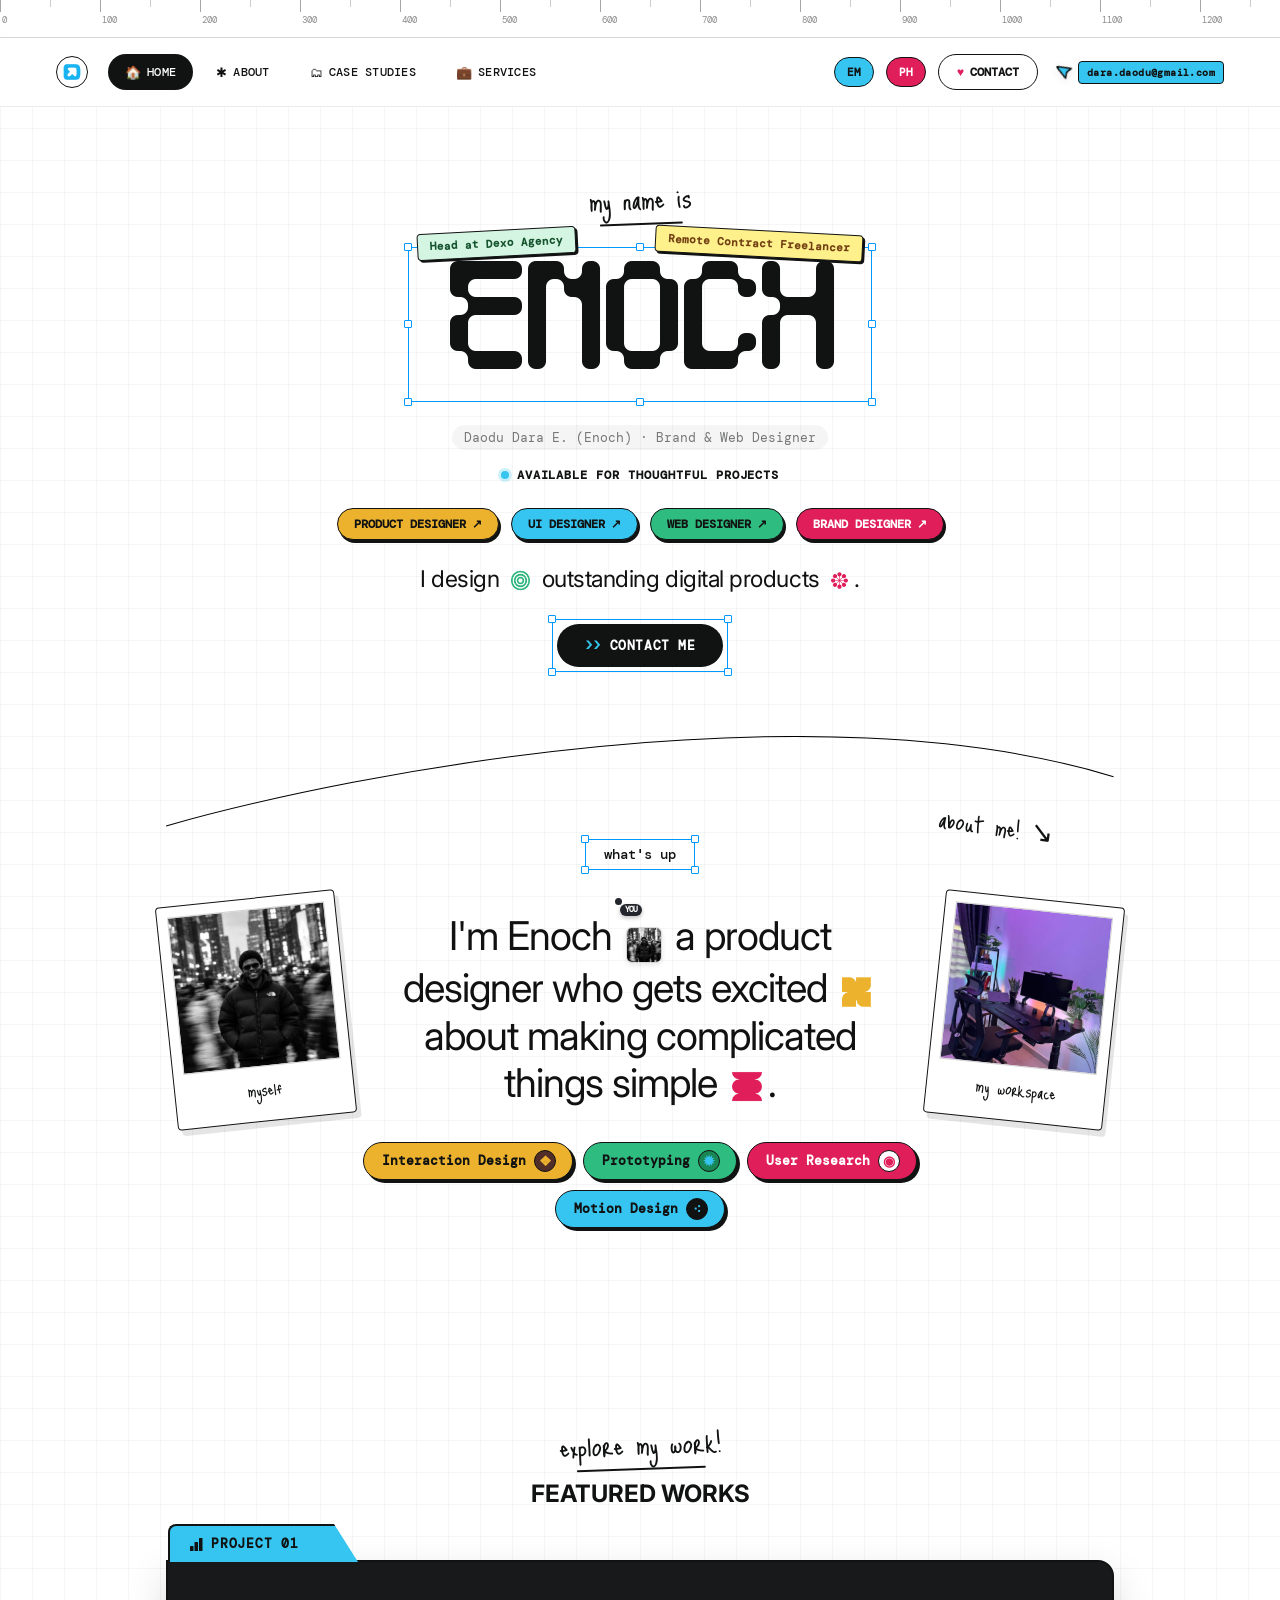
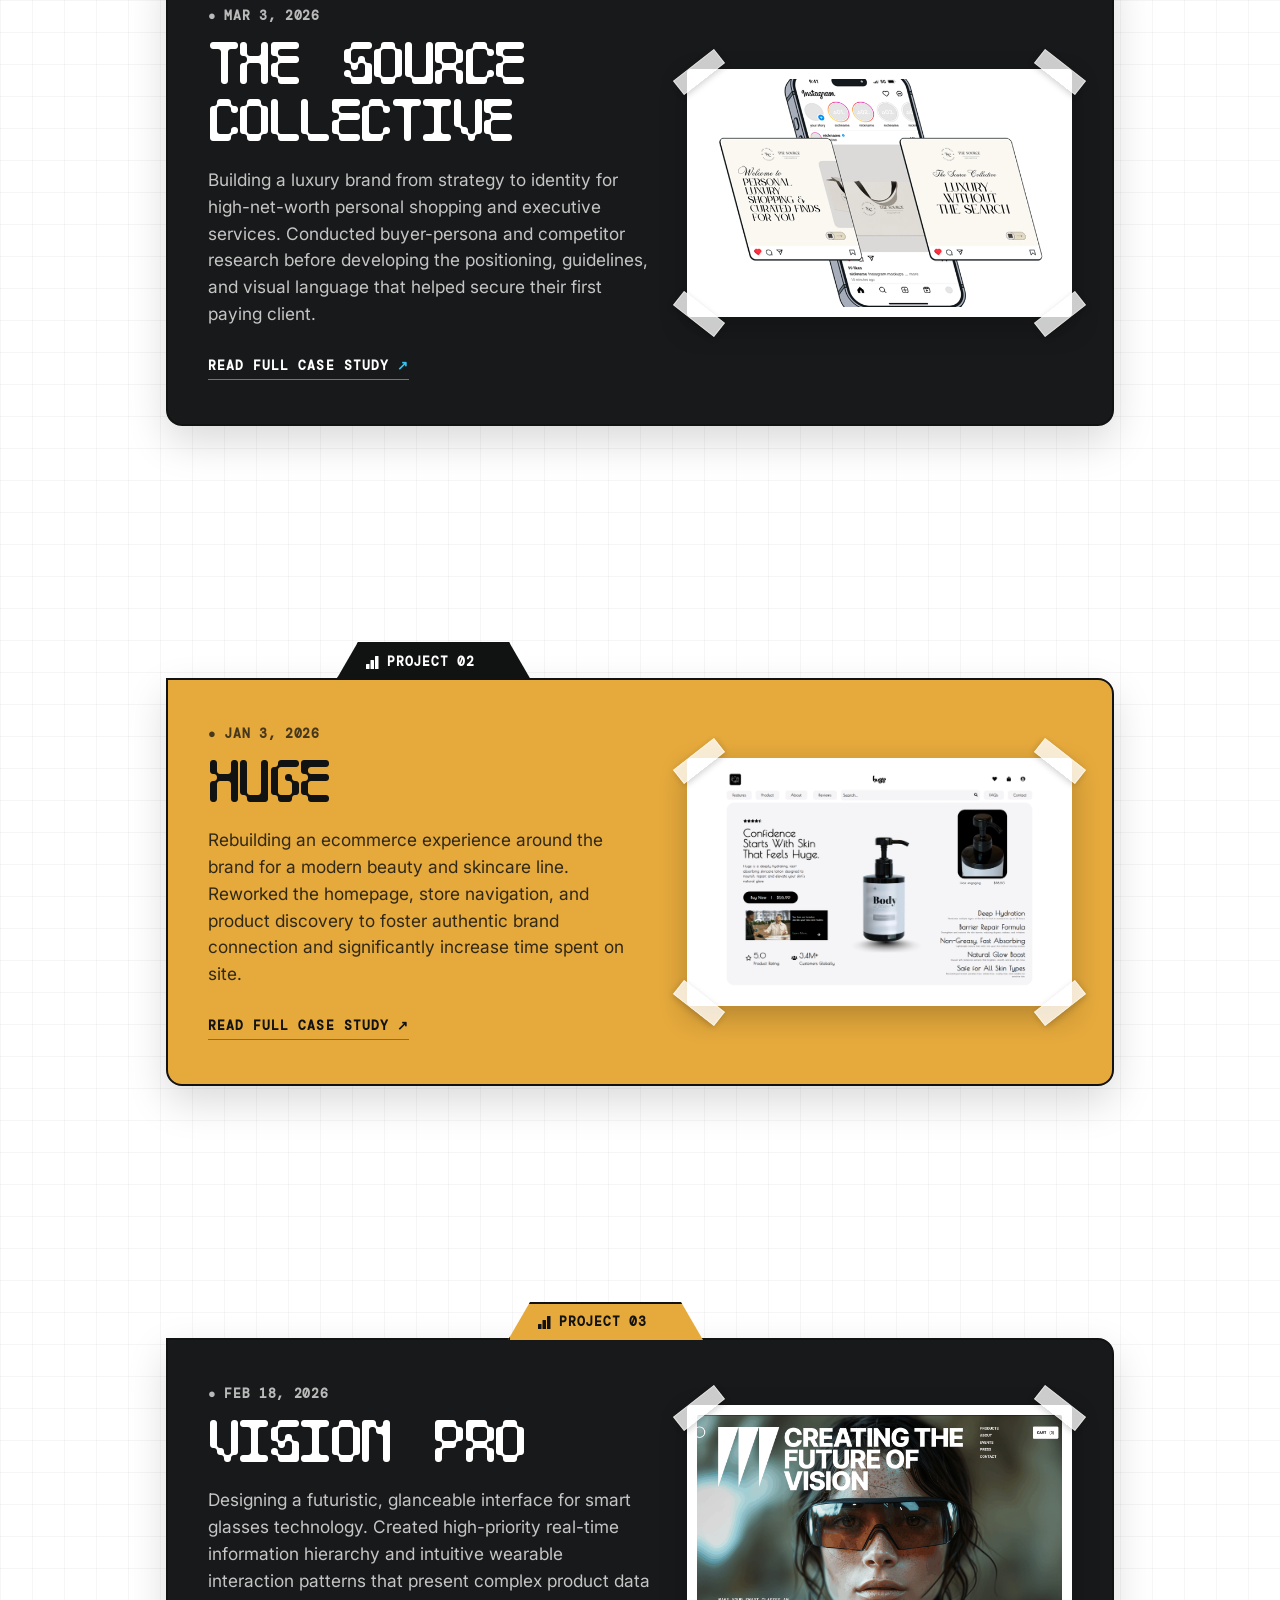
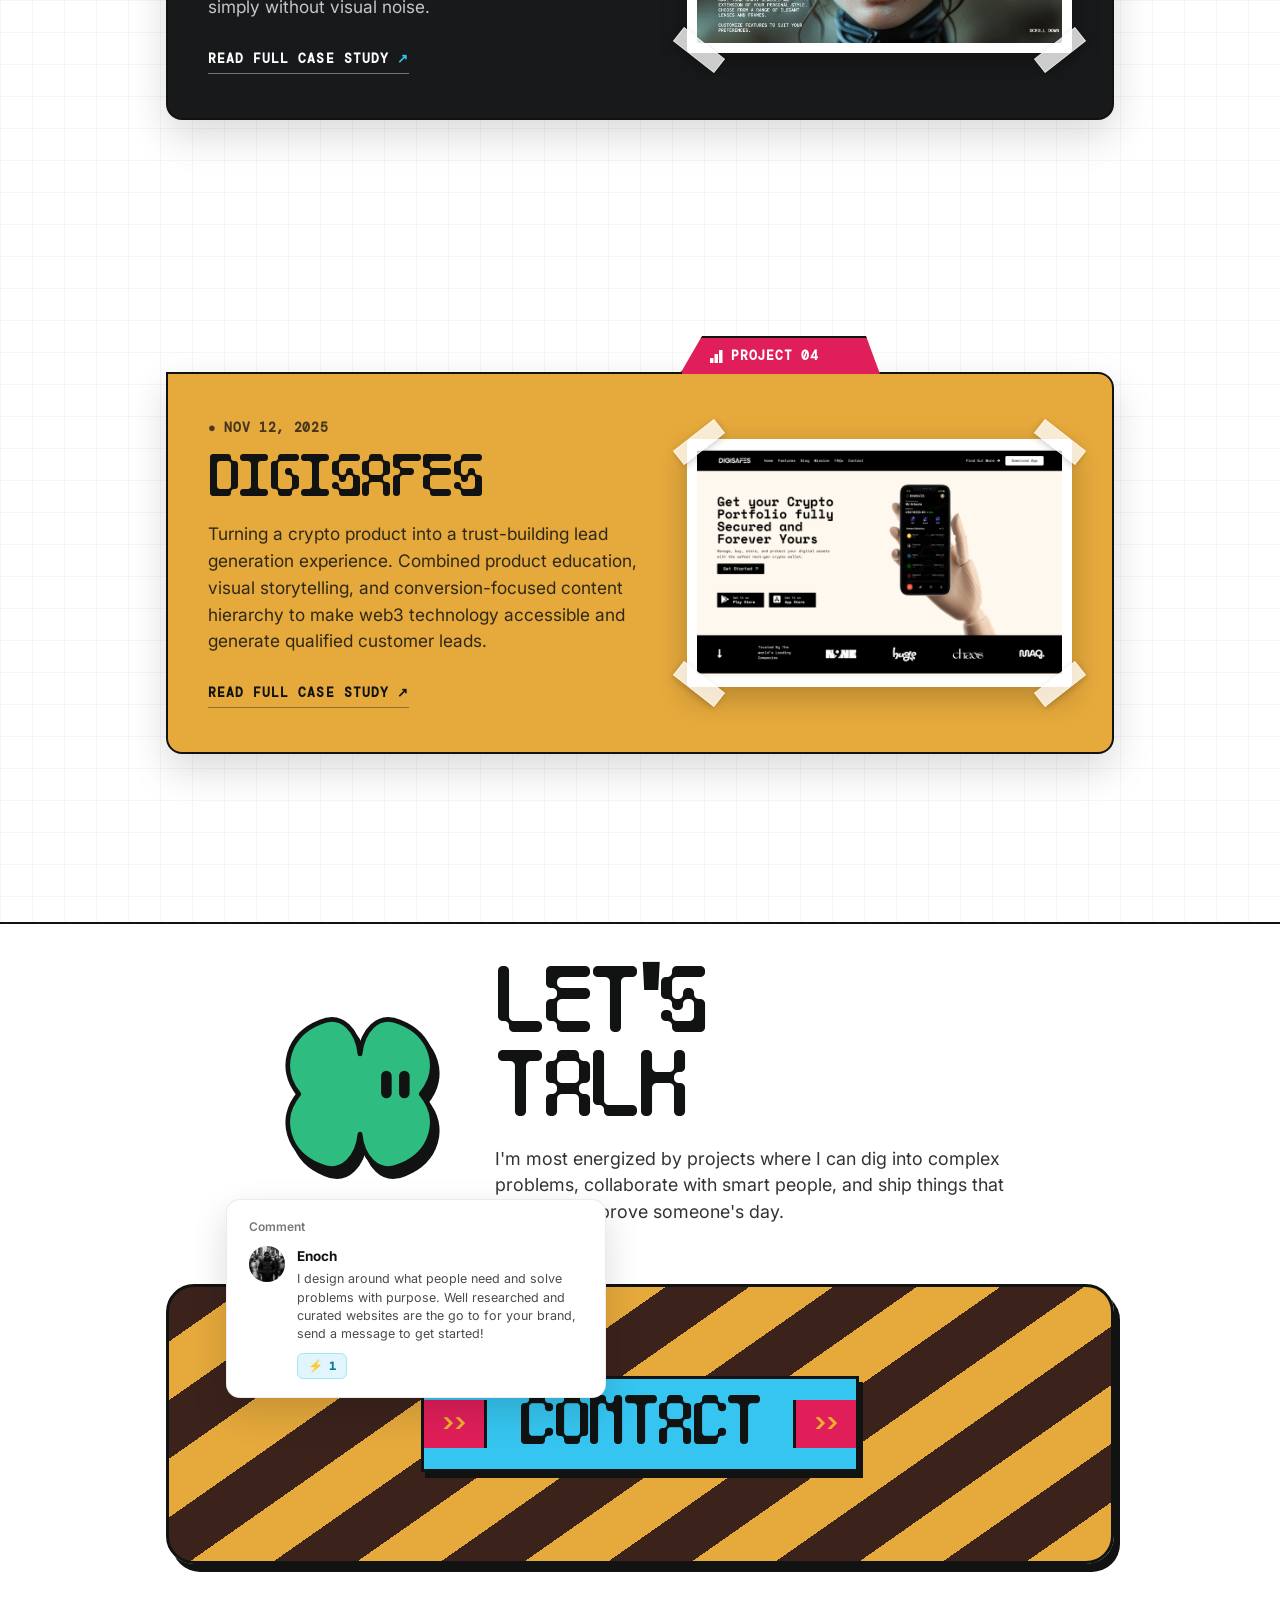
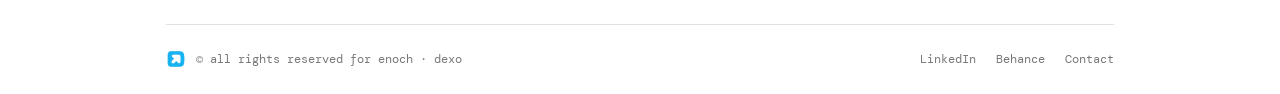
==== commit 3ce92356: "Fix hamburger menu: bulletproof JS toggle, mobile nav CSS layout fix, touch events, cache bust v9.0" ====
--- a/index.html
+++ b/index.html
@@ -5,7 +5,7 @@
   <meta name="viewport" content="width=device-width, initial-scale=1.0">
   <title>Enoch's Portfolio</title>
   <meta name="description" content="Enoch's portfolio — Brand identity, product design, and web experiences built for high-growth businesses.">
-  <link rel="stylesheet" href="css/style.css?v=7.0">
+  <link rel="stylesheet" href="css/style.css?v=9.0">
   <link rel="icon" type="image/png" href="assets/images/dexo-icon.png">
 </head>
 <body>
@@ -586,6 +586,6 @@
     </div>
   </footer>
 
-  <script src="js/main.js?v=7.0"></script>
+  <script src="js/main.js?v=9.0"></script>
 </body>
 </html>
--- a/css/style.css
+++ b/css/style.css
@@ -200,6 +200,8 @@
   display: flex;
   align-items: center;
   gap: 20px;
+  min-width: 0;
+  overflow: hidden;
 }
 
 .rainbow-logo-link,
@@ -395,6 +397,10 @@
   margin-left: 8px;
   flex-shrink: 0;
   outline: none;
+  touch-action: manipulation;
+  -webkit-tap-highlight-color: transparent;
+  user-select: none;
+  -webkit-user-select: none;
 }
 
 .mobile-nav-toggle:hover {
@@ -527,10 +533,18 @@
   border-radius: 8px !important;
   transition: background 0.15s ease, transform 0.15s ease !important;
   padding: 0 !important;
+  touch-action: manipulation !important;
+  -webkit-tap-highlight-color: transparent !important;
+  user-select: none !important;
+  -webkit-user-select: none !important;
+}
+
+.mobile-menu-close-btn:hover {
+  background: rgba(255, 255, 255, 0.1) !important;
 }
 
 .mobile-menu-close-btn:active {
-  background: rgba(255, 255, 255, 0.12) !important;
+  background: rgba(255, 255, 255, 0.18) !important;
   transform: scale(0.92) !important;
 }
 
@@ -3480,23 +3494,28 @@
     backdrop-filter: blur(14px) !important;
     -webkit-backdrop-filter: blur(14px) !important;
     border-bottom: 1.5px solid rgba(0, 0, 0, 0.08) !important;
+    overflow: hidden !important;
   }
 
   .nav-left-group {
     display: flex !important;
     align-items: center !important;
     gap: 10px !important;
+    flex-shrink: 0 !important;
+    min-width: 0 !important;
+  }
+
+  /* Hide desktop nav entirely on mobile — the nav element AND the ul */
+  .nav-left-group nav,
+  .nav-links-row {
+    display: none !important;
   }
 
   .nav-right-group {
     display: flex !important;
     align-items: center !important;
     gap: 8px !important;
-    margin-left: auto !important;
-  }
-
-  .nav-links-row {
-    display: none !important;
+    flex-shrink: 0 !important;
   }
 
   .floating-cursor-badge {
@@ -3555,6 +3574,10 @@
     flex-shrink: 0 !important;
     transition: transform 0.15s ease, background 0.15s ease !important;
     outline: none !important;
+    touch-action: manipulation !important;
+    -webkit-tap-highlight-color: transparent !important;
+    user-select: none !important;
+    -webkit-user-select: none !important;
   }
 
   .mobile-nav-toggle:hover {
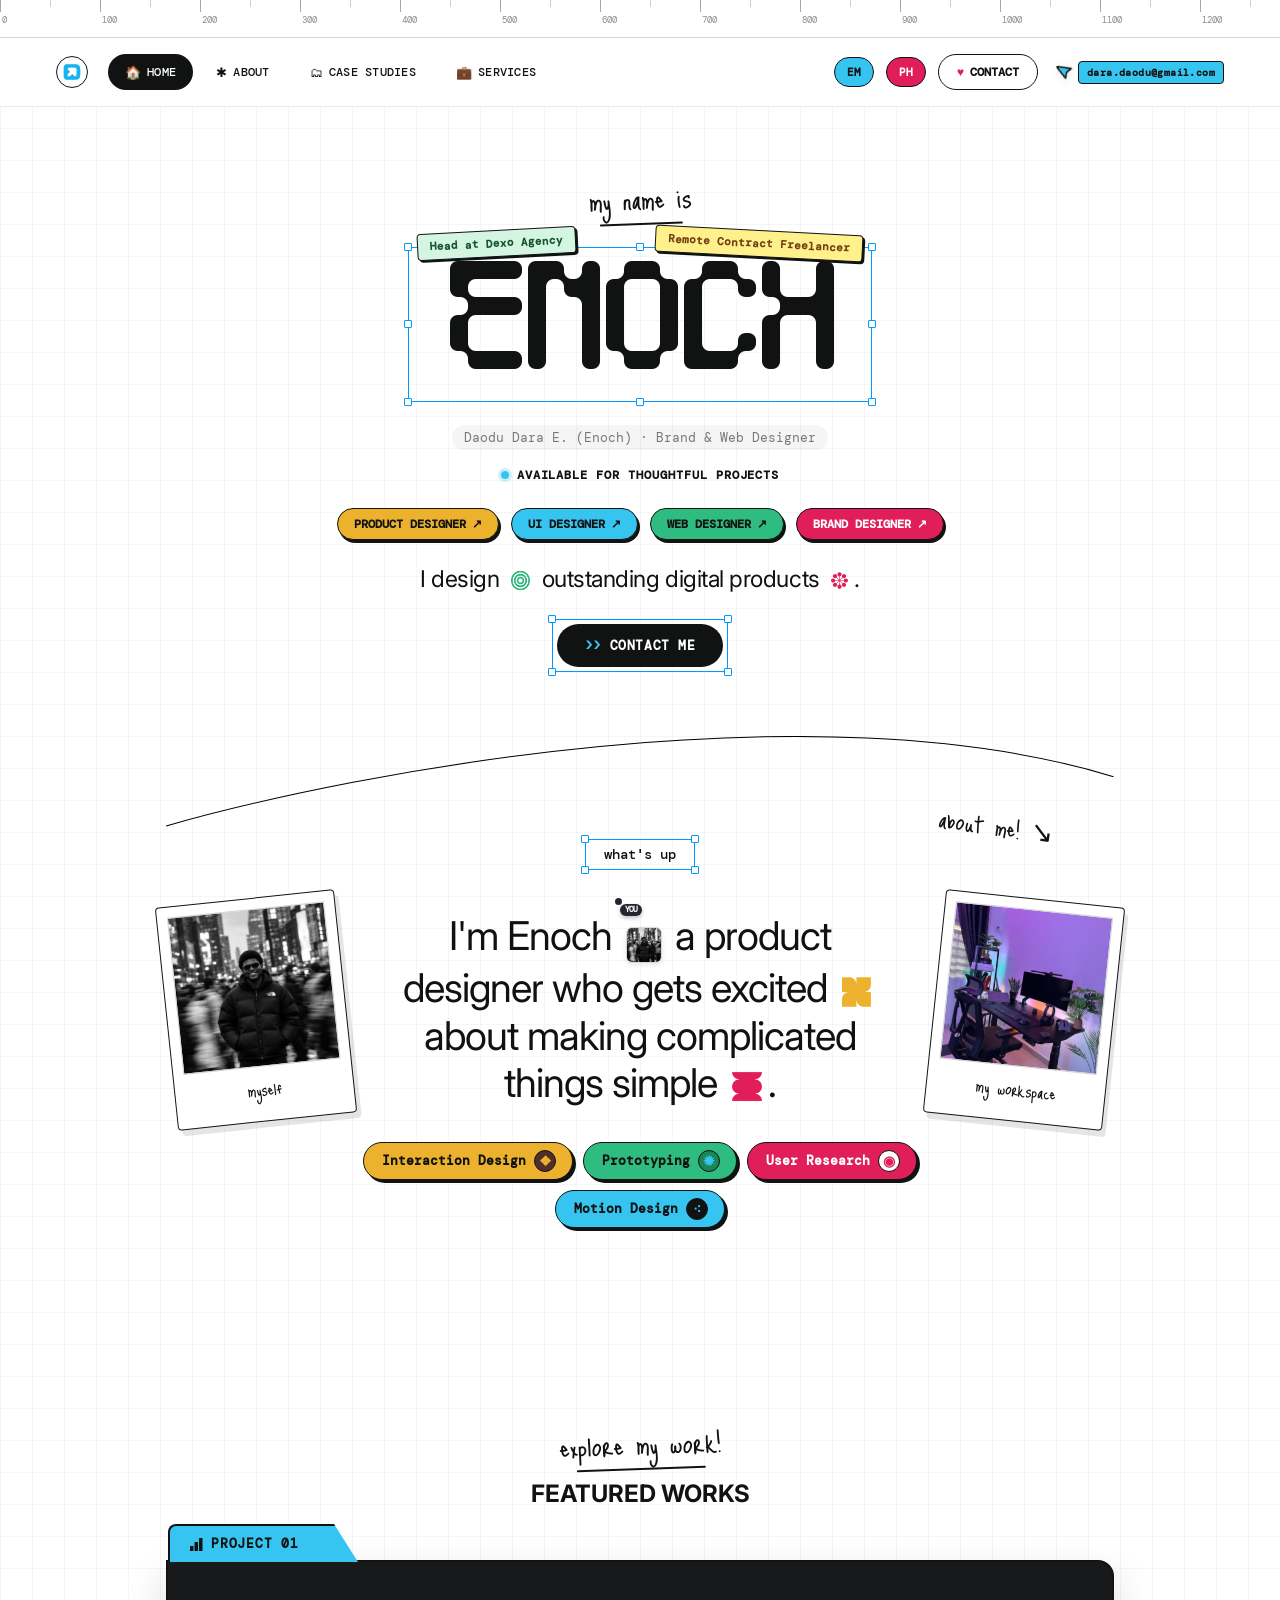
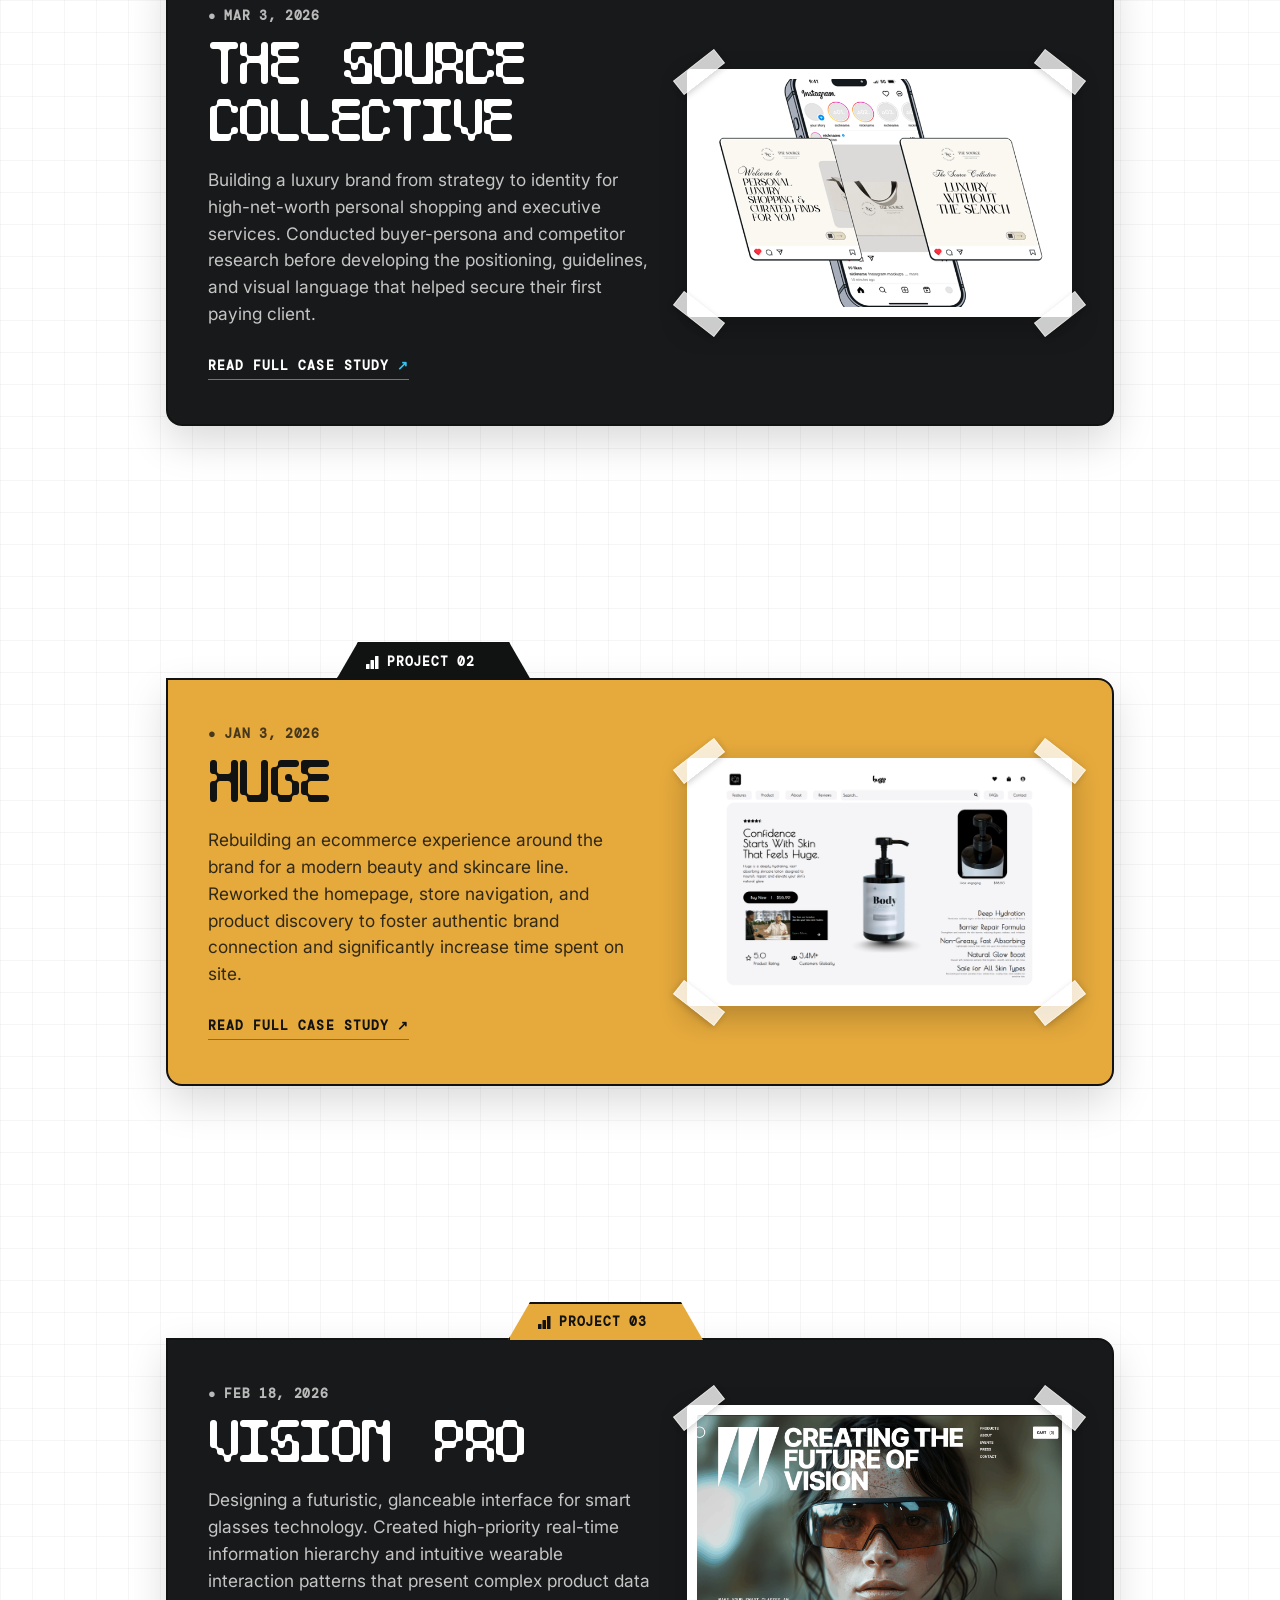
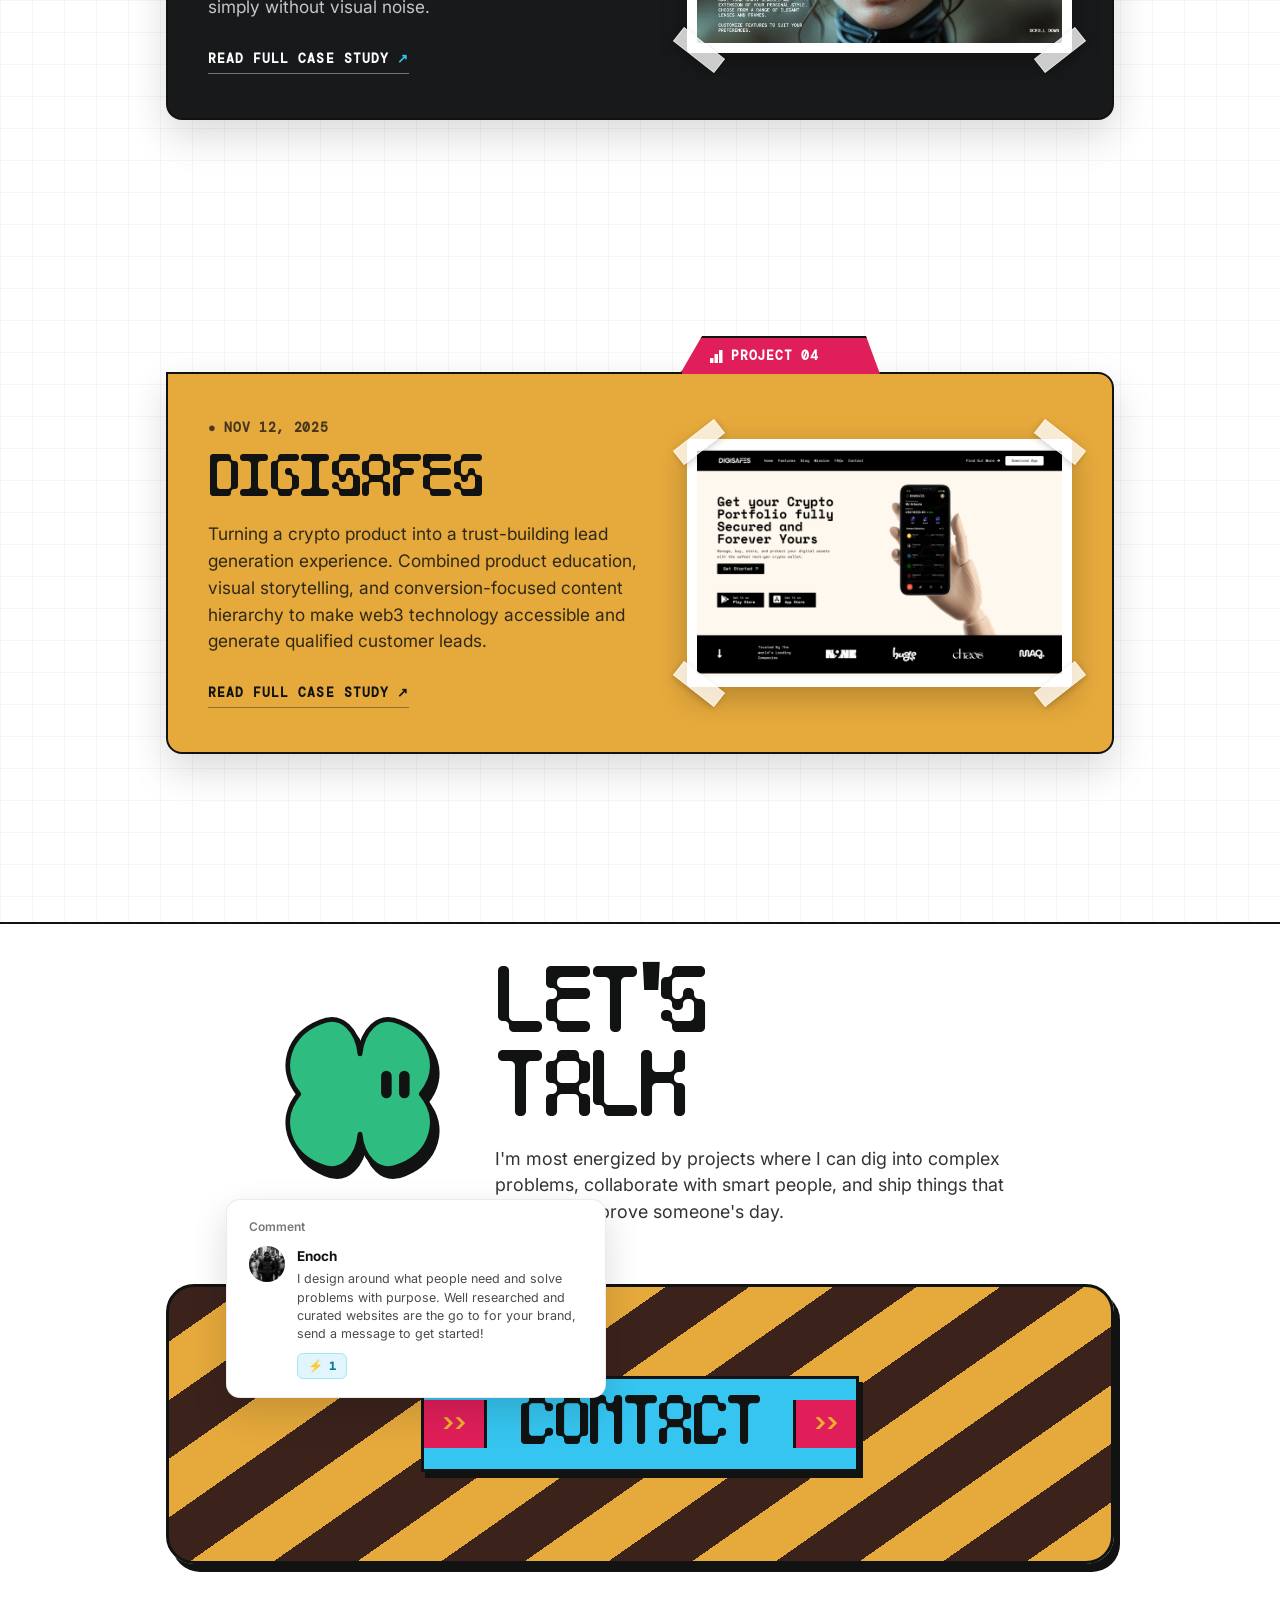
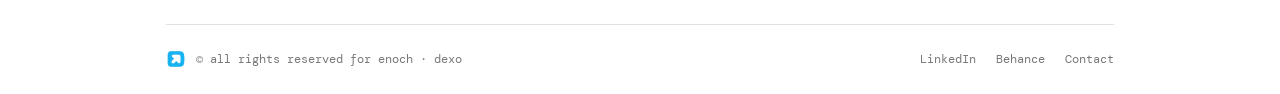
==== commit 0cd00d5a: "Fix hamburger: simplest inline onclick approach, no interference from JS, bump to v10.0" ====
--- a/index.html
+++ b/index.html
@@ -5,7 +5,7 @@
   <meta name="viewport" content="width=device-width, initial-scale=1.0">
   <title>Enoch's Portfolio</title>
   <meta name="description" content="Enoch's portfolio — Brand identity, product design, and web experiences built for high-growth businesses.">
-  <link rel="stylesheet" href="css/style.css?v=9.0">
+  <link rel="stylesheet" href="css/style.css?v=10.0">
   <link rel="icon" type="image/png" href="assets/images/dexo-icon.png">
 </head>
 <body>
@@ -586,6 +586,6 @@
     </div>
   </footer>
 
-  <script src="js/main.js?v=9.0"></script>
+  <script src="js/main.js?v=10.0"></script>
 </body>
 </html>
--- a/css/style.css
+++ b/css/style.css
@@ -3812,7 +3812,9 @@
   }
 }
 
-/* Phone Screen Adaptations (Strict Zero Overflow & Clean Vertical Flow) */
+/* ============================================================
+   PHONE SCREEN — Full Mobile Optimisation
+   ============================================================ */
 @media (max-width: 600px) {
   html, body {
     overflow-x: clip !important;
@@ -3829,37 +3831,67 @@
     box-sizing: border-box !important;
   }
 
-  /* Hero Display Text */
+  /* ------- HERO SECTION ------- */
+  .hero-nudge-section {
+    padding: 28px 0 16px !important;
+    text-align: center !important;
+    overflow: visible !important;
+  }
+
+  /* "my name is" handwritten text */
+  .handwritten-intro-note {
+    font-size: 26px !important;
+    margin-bottom: 6px !important;
+  }
+
+  /* ENOCH — fills full screen width */
   .hero-flux-display {
-    font-size: clamp(2.8rem, 14vw, 4.2rem) !important;
-    letter-spacing: -0.02em !important;
-  }
-
+    font-size: clamp(4.5rem, 23vw, 7rem) !important;
+    letter-spacing: -0.03em !important;
+    line-height: 0.88 !important;
+    white-space: nowrap !important;
+  }
+
+  /* Figma selection box — spans full container width */
   .figma-selection {
-    padding: 12px 14px !important;
-    width: auto !important;
-    max-width: 100% !important;
+    display: block !important;
+    width: calc(100vw - 32px) !important;
+    max-width: calc(100vw - 32px) !important;
     box-sizing: border-box !important;
-    display: inline-flex !important;
-    flex-direction: column !important;
-    align-items: center !important;
-  }
-
-  .box-badge-left,
+    padding: 28px 8px 16px !important;
+    margin: 28px auto 0 !important;
+    text-align: center !important;
+    position: relative !important;
+  }
+
+  /* Badges — restore absolute positioning at top of box like reference */
+  .box-badge-left {
+    position: absolute !important;
+    top: -16px !important;
+    left: 6px !important;
+    transform: rotate(-3deg) !important;
+    font-size: 10px !important;
+    padding: 3px 9px !important;
+    white-space: nowrap !important;
+    display: inline-block !important;
+  }
+
   .box-badge-right {
-    position: static !important;
+    position: absolute !important;
+    top: -16px !important;
+    right: 6px !important;
+    transform: rotate(3deg) !important;
+    font-size: 10px !important;
+    padding: 3px 9px !important;
+    white-space: nowrap !important;
     display: inline-block !important;
-    transform: none !important;
-    margin: 4px auto !important;
-    font-size: 10px !important;
-    padding: 3px 10px !important;
-    white-space: normal !important;
-    text-align: center !important;
-  }
-
+  }
+
+  /* Role badges row */
   .hero-stickers-row {
     gap: 8px !important;
     padding: 0 8px !important;
+    margin-top: 20px !important;
   }
 
   .tape-sticker-pill {
@@ -3867,10 +3899,11 @@
     padding: 5px 12px !important;
   }
 
+  /* Hero statement */
   .hero-statement-main {
-    font-size: 1.12rem !important;
+    font-size: 1.08rem !important;
     line-height: 1.45 !important;
-    padding: 0 10px !important;
+    padding: 0 6px !important;
   }
 
   .about-teaser-section {
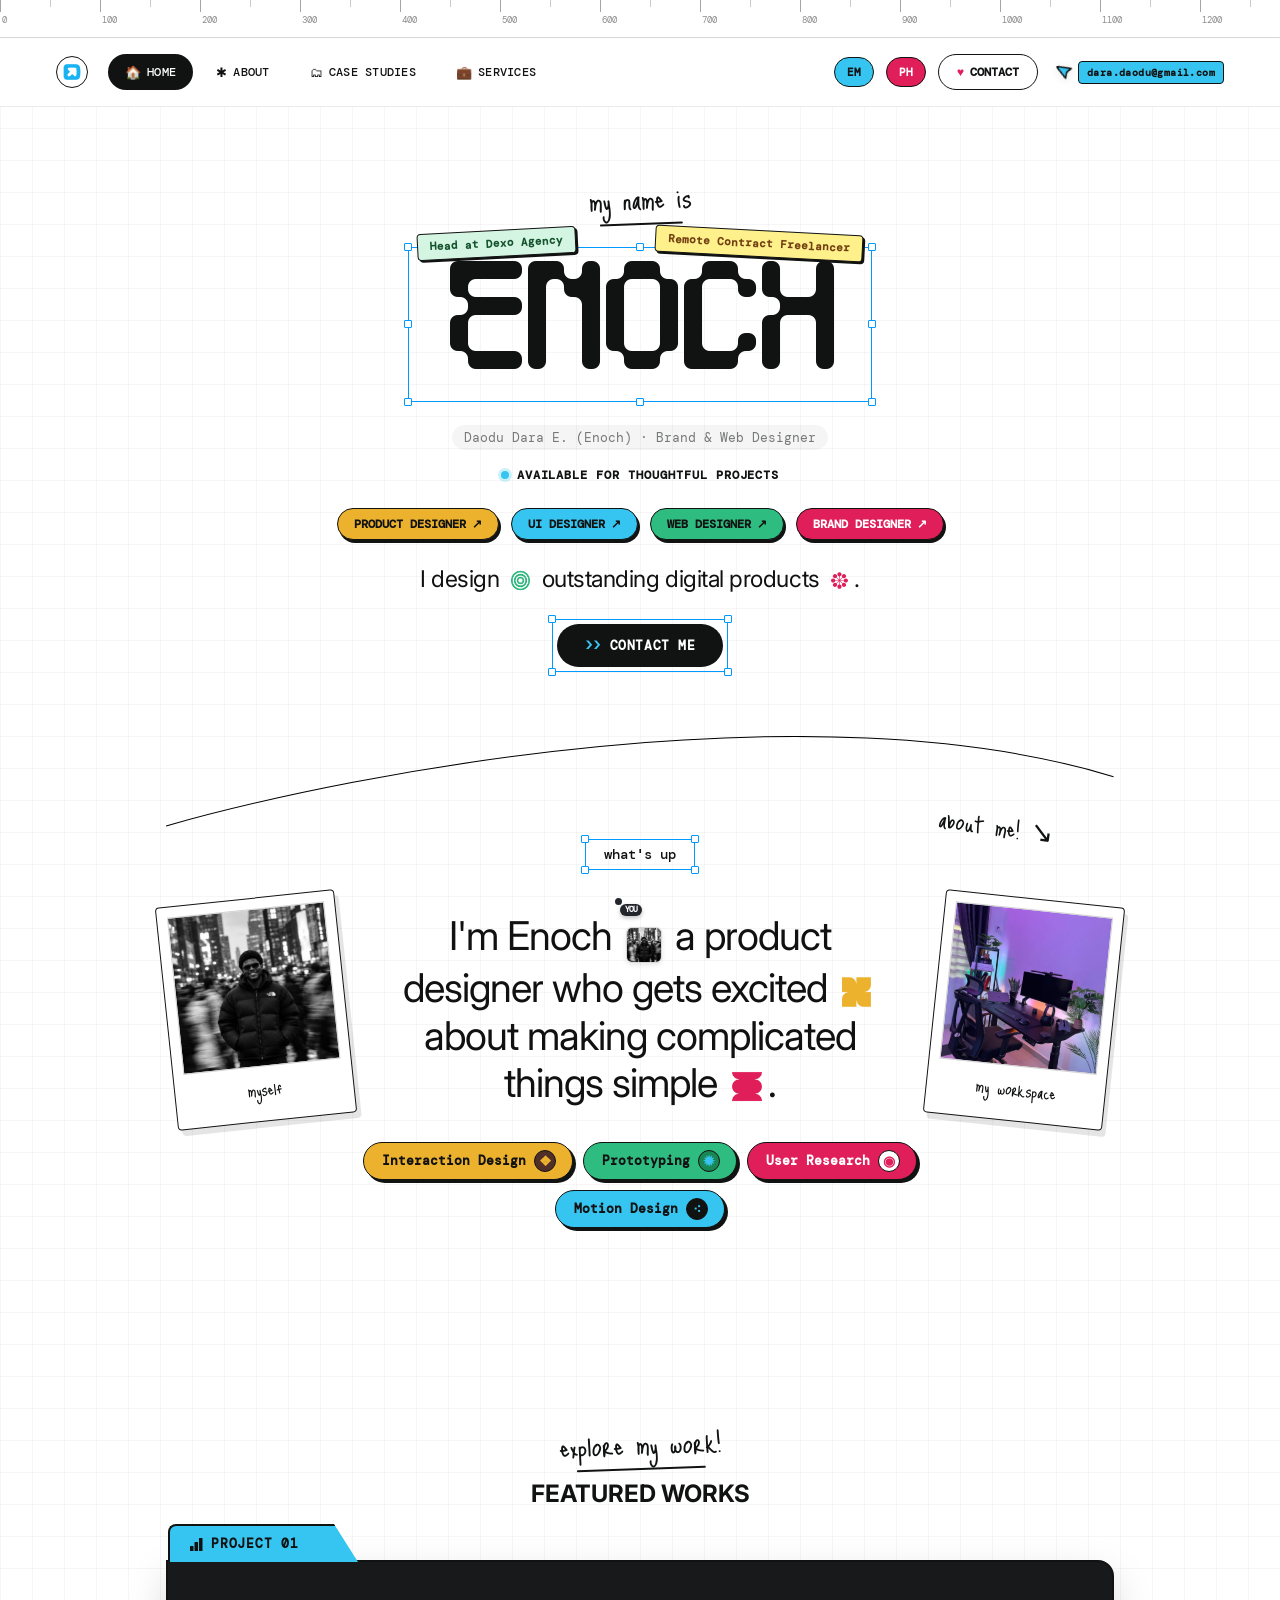
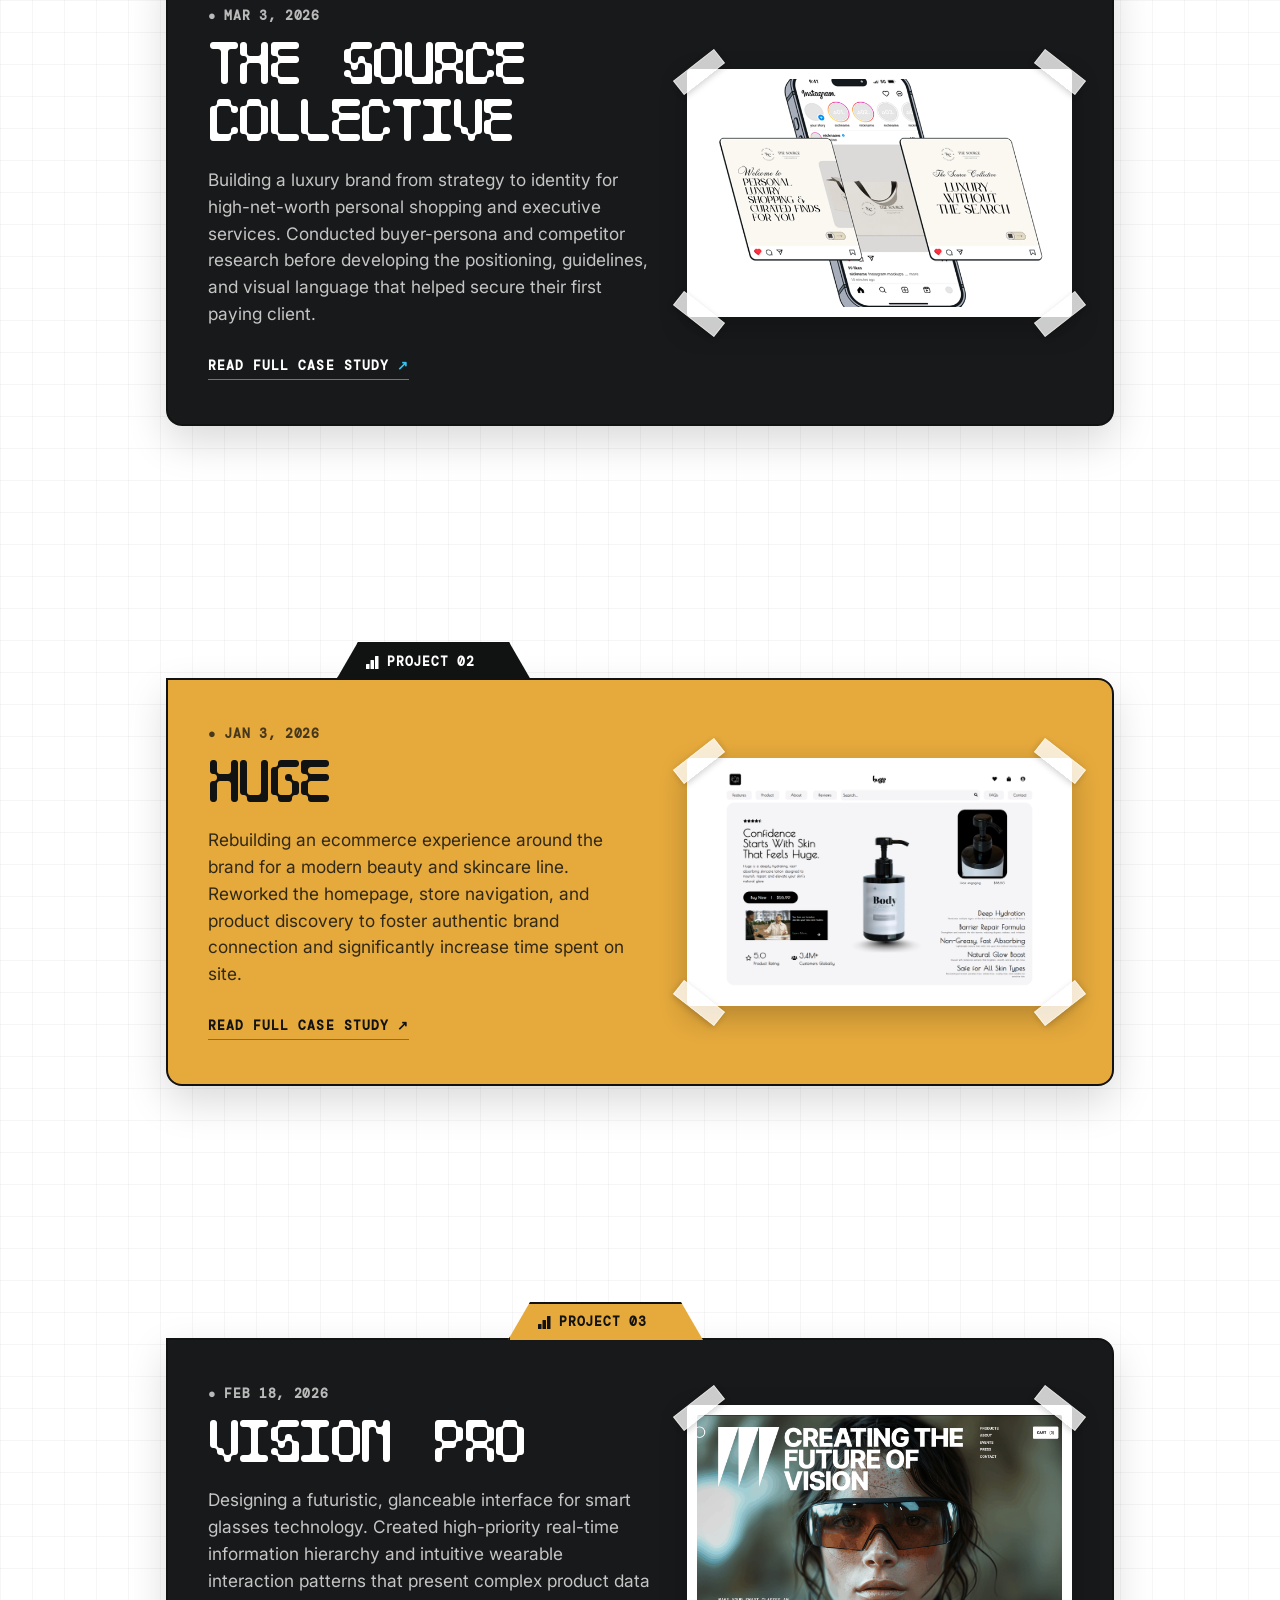
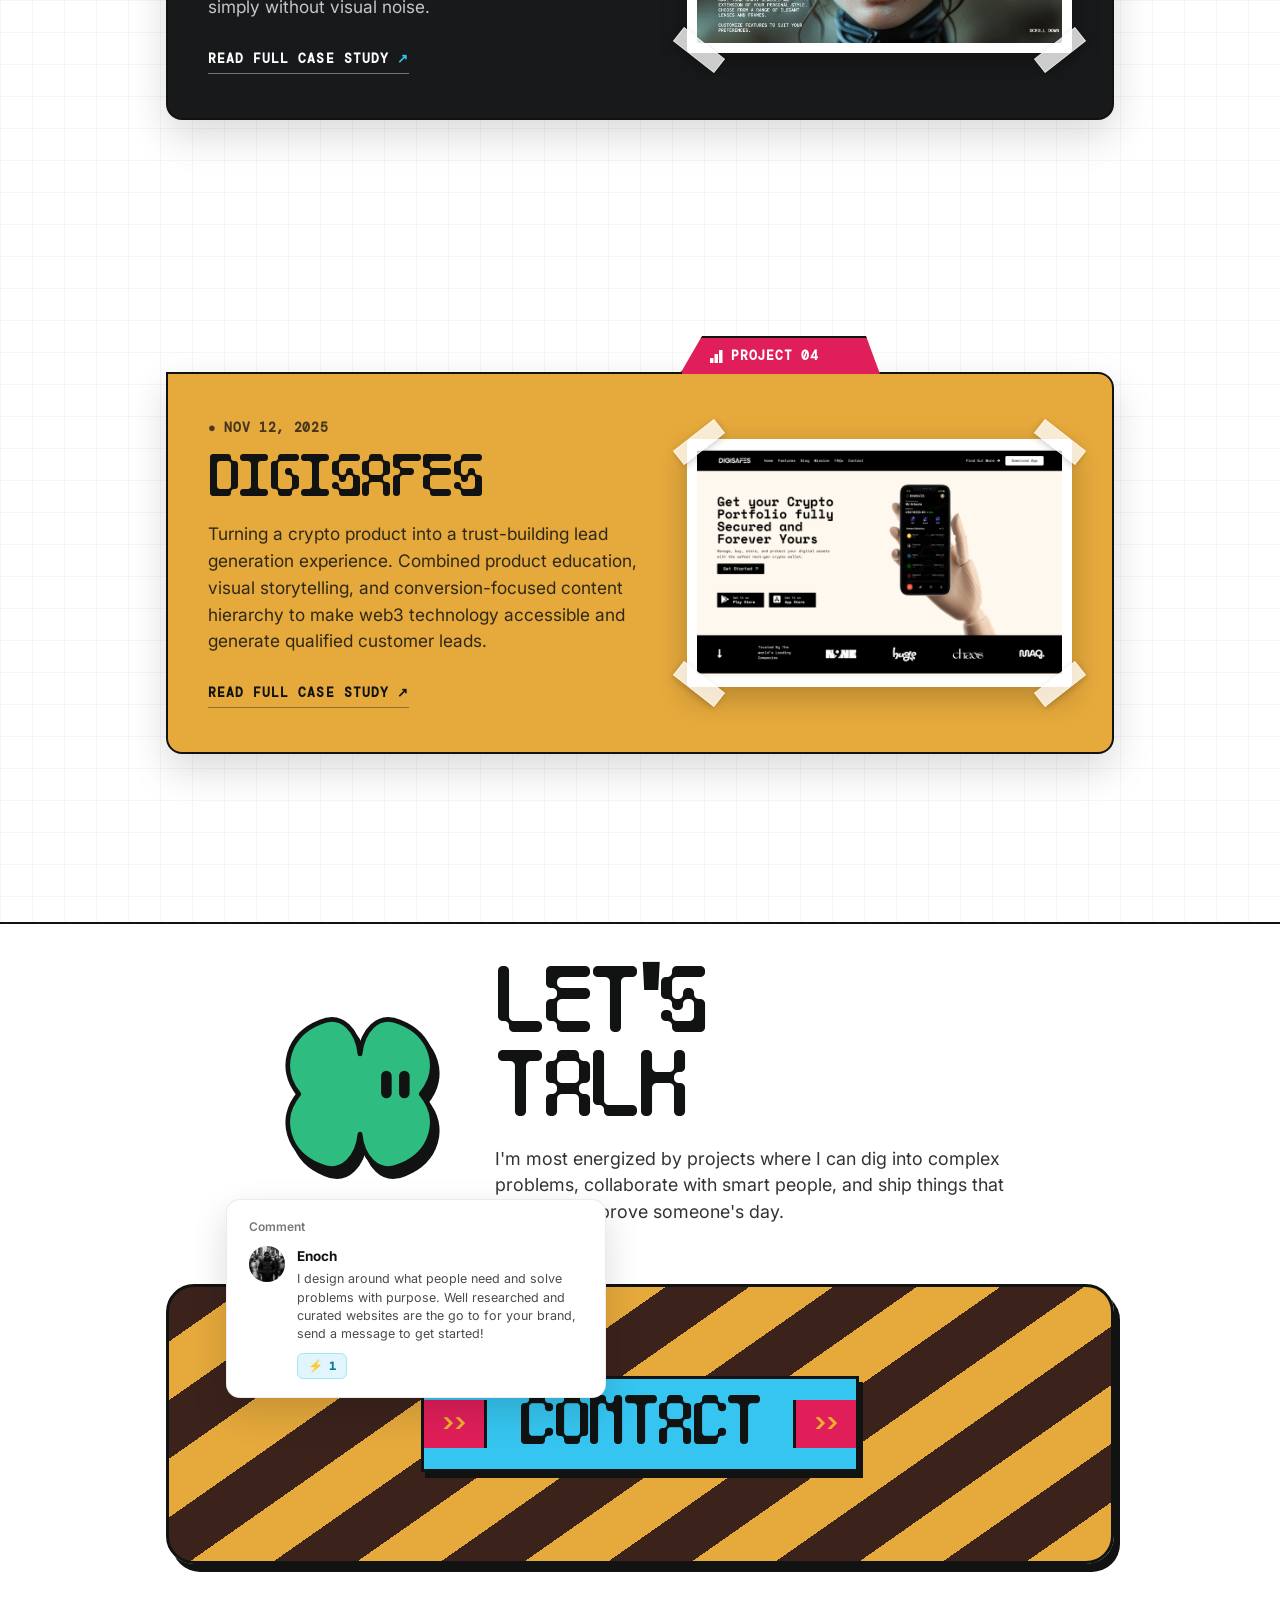
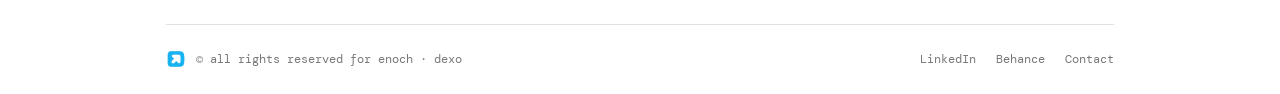
==== commit 970087f8: "Fix mobile styles never applying: close unclosed min-width media query The @media (min-width: 881px)" ====
--- a/index.html
+++ b/index.html
@@ -5,7 +5,7 @@
   <meta name="viewport" content="width=device-width, initial-scale=1.0">
   <title>Enoch's Portfolio</title>
   <meta name="description" content="Enoch's portfolio — Brand identity, product design, and web experiences built for high-growth businesses.">
-  <link rel="stylesheet" href="css/style.css?v=10.0">
+  <link rel="stylesheet" href="css/style.css?v=10.1">
   <link rel="icon" type="image/png" href="assets/images/dexo-icon.png">
 </head>
 <body>
--- a/css/style.css
+++ b/css/style.css
@@ -3437,6 +3437,8 @@
   .case-studies-container .hero-folder-img {
     aspect-ratio: 16 / 9.6;
   }
+}
+
 /* Case Study Quantitative Stats Grid (Desktop) */
 .project-stats-grid {
   display: grid;
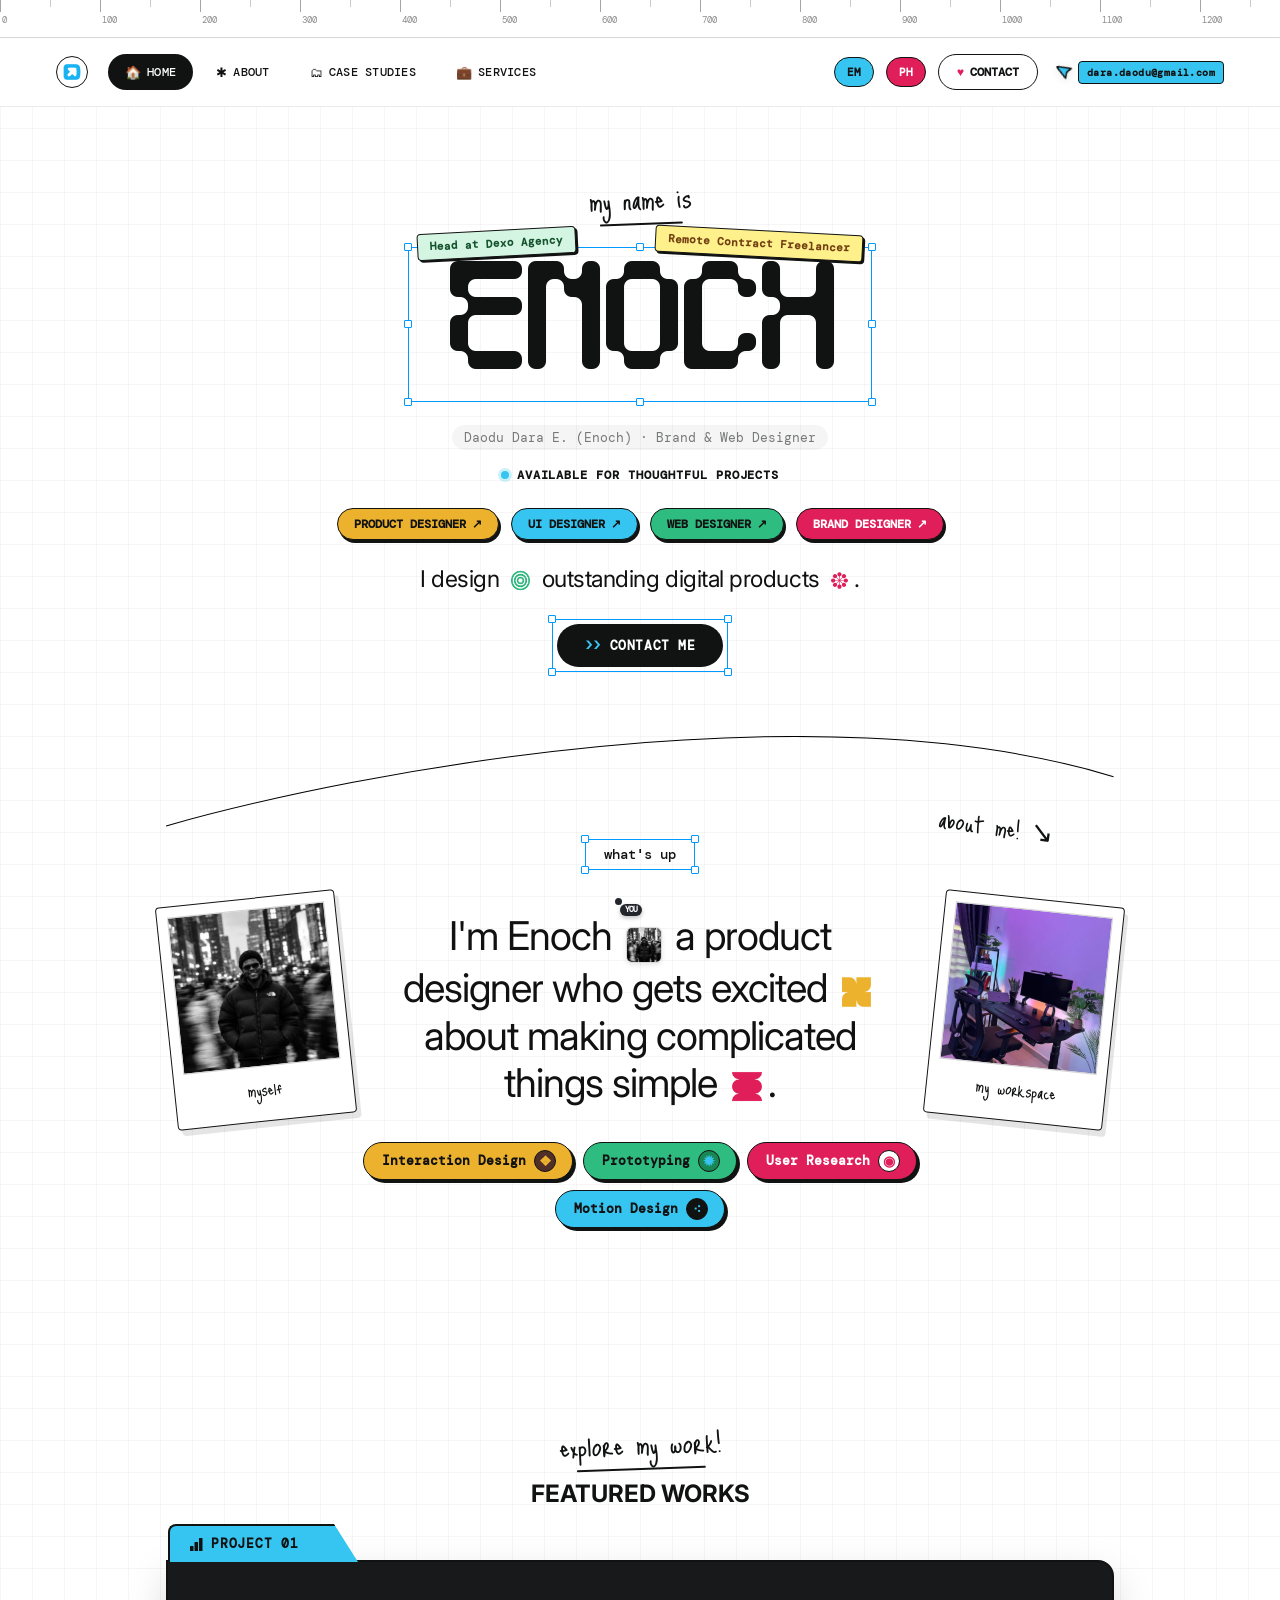
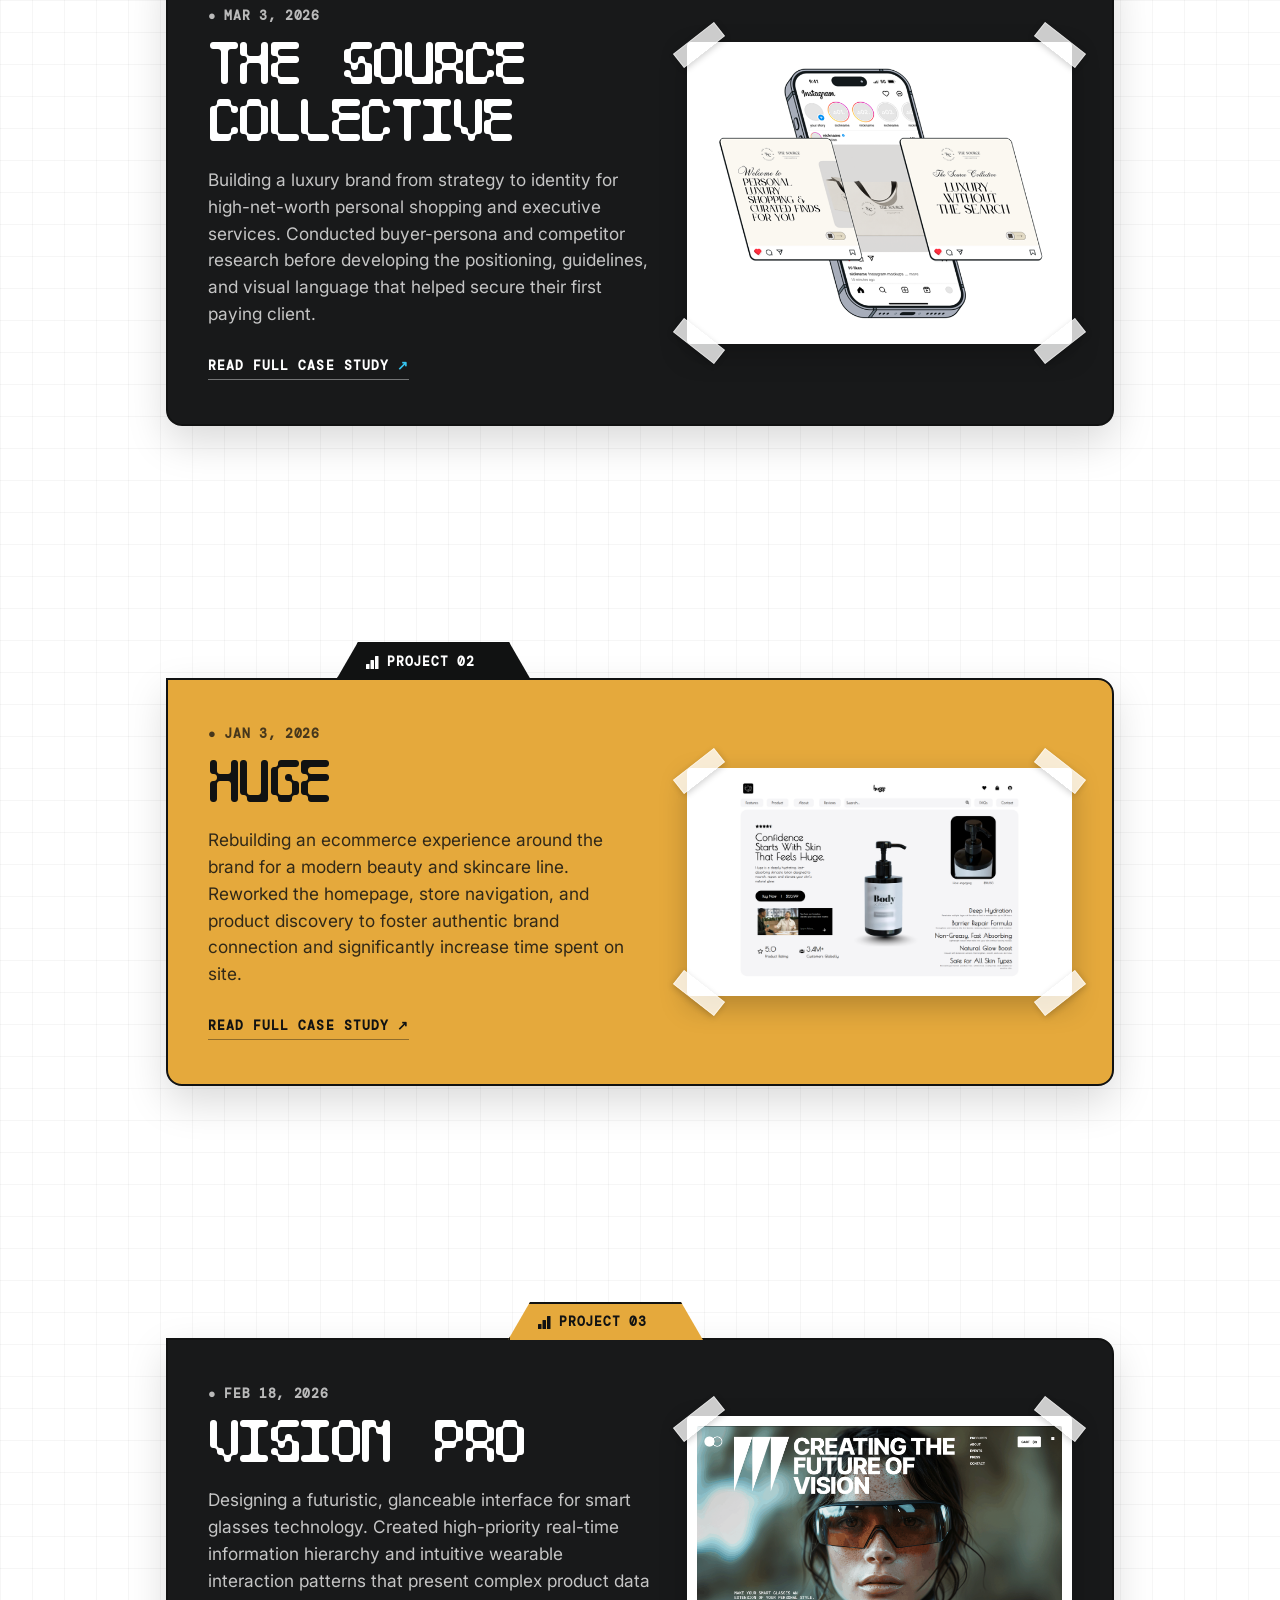
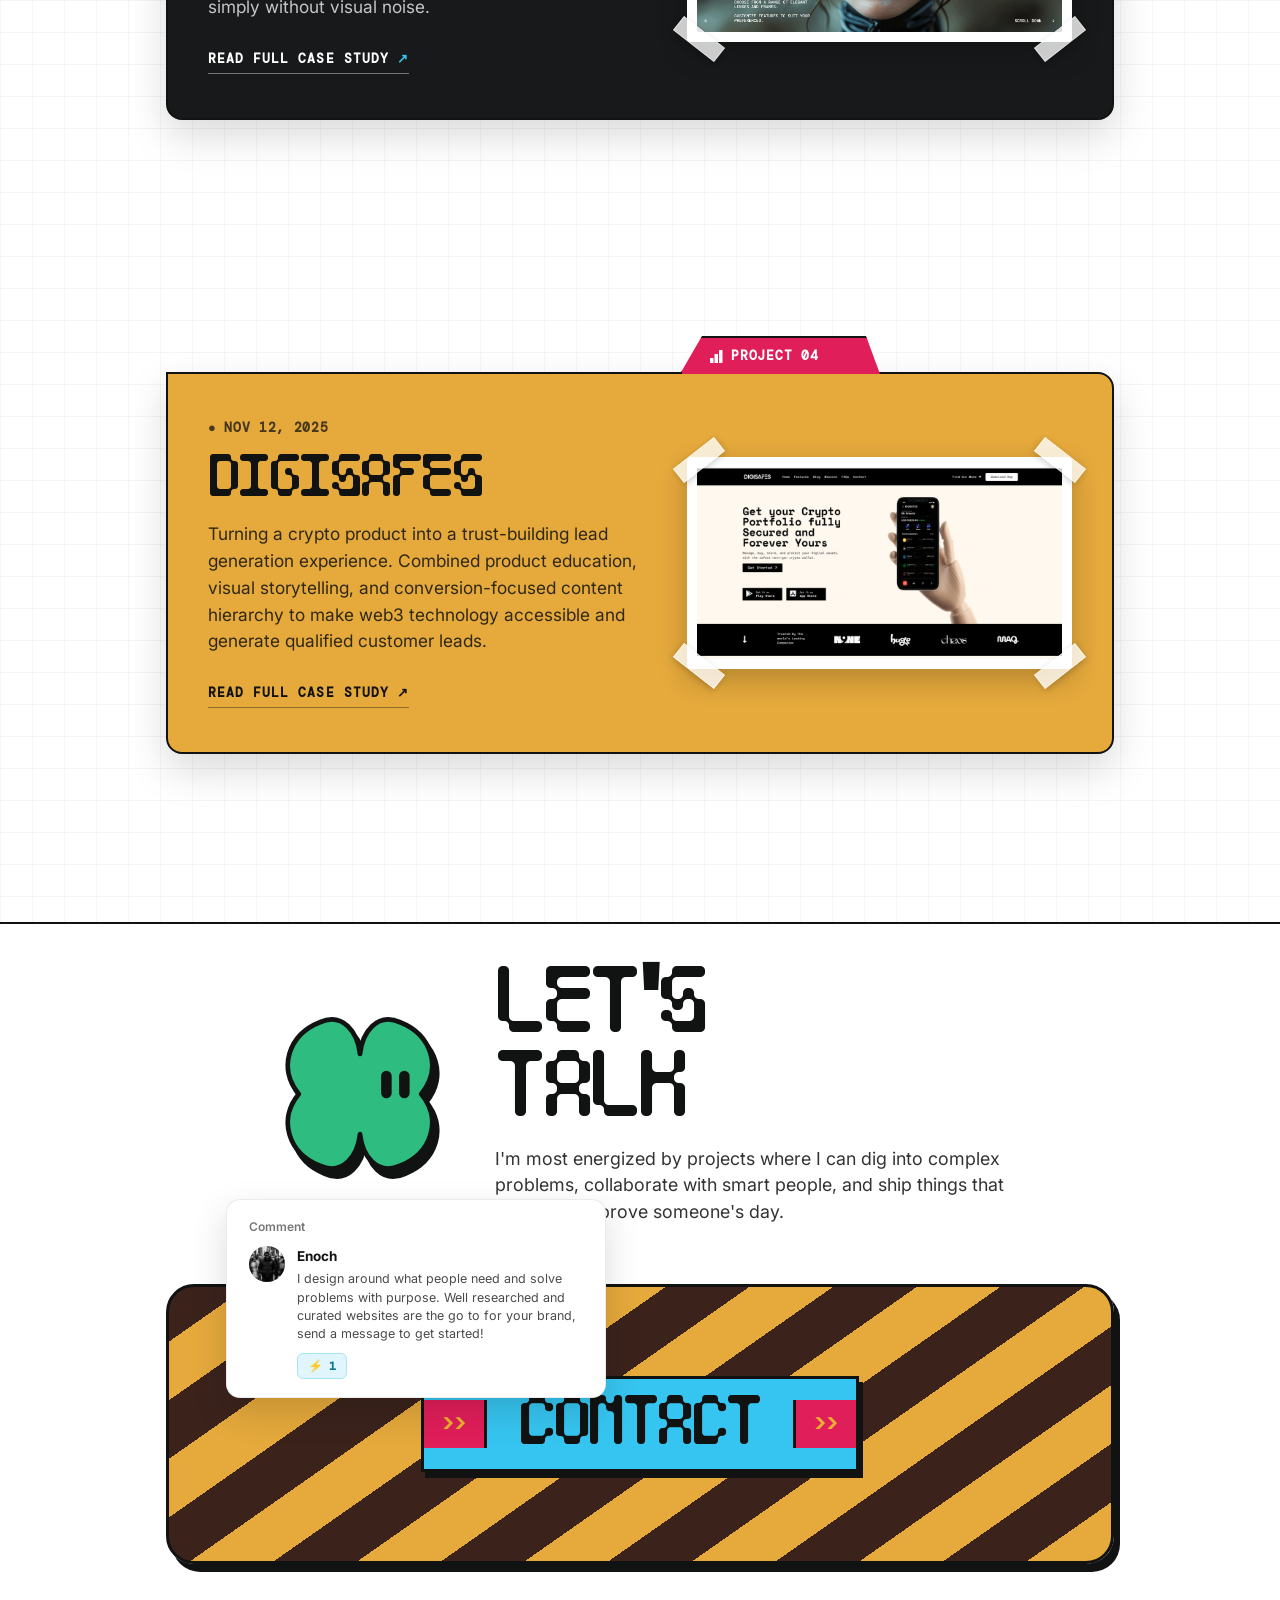
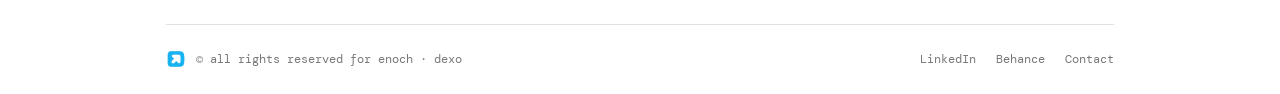
==== commit f5f7b809: "Mobile hero polish, Let's Talk spacing, uncropped images with lightbox - Hero: selection box hugs th" ====
--- a/index.html
+++ b/index.html
@@ -5,7 +5,7 @@
   <meta name="viewport" content="width=device-width, initial-scale=1.0">
   <title>Enoch's Portfolio</title>
   <meta name="description" content="Enoch's portfolio — Brand identity, product design, and web experiences built for high-growth businesses.">
-  <link rel="stylesheet" href="css/style.css?v=10.1">
+  <link rel="stylesheet" href="css/style.css?v=10.2">
   <link rel="icon" type="image/png" href="assets/images/dexo-icon.png">
 </head>
 <body>
@@ -586,6 +586,6 @@
     </div>
   </footer>
 
-  <script src="js/main.js?v=10.0"></script>
+  <script src="js/main.js?v=10.2"></script>
 </body>
 </html>
--- a/css/style.css
+++ b/css/style.css
@@ -1339,11 +1339,7 @@
   margin: 0 auto;
   border-radius: 8px;
   box-shadow: 0 16px 48px rgba(0, 0, 0, 0.09);
-  transition: transform 0.3s ease;
-}
-
-.case-study-unboxed-img:hover {
-  transform: scale(1.008);
+  cursor: zoom-in;
 }
 
 .project-details-pane {
@@ -2657,17 +2653,16 @@
   overflow: hidden;
 }
 
+/* Show the WHOLE image at its own proportions (never cropped or zoomed).
+   Clicking opens it enlarged in a lightbox (see main.js). */
 .hero-folder-img {
   width: 100%;
-  aspect-ratio: 16 / 9.5;
-  object-fit: cover;
+  height: auto;
+  aspect-ratio: auto;
+  object-fit: contain;
   border-radius: 3px;
   display: block;
-  transition: transform 0.35s ease;
-}
-
-.hero-folder-card:hover .hero-folder-img {
-  transform: scale(1.025);
+  cursor: zoom-in;
 }
 
 .hero-card-meta {
@@ -3032,10 +3027,12 @@
 
 .taped-media-img {
   width: 100%;
-  aspect-ratio: 16 / 10;
-  object-fit: cover;
+  height: auto;
+  aspect-ratio: auto;
+  object-fit: contain;
   display: block;
   border-radius: 2px;
+  cursor: zoom-in;
 }
 
 .corner-tape-strip {
@@ -3093,7 +3090,7 @@
 
 @media (max-width: 768px) {
   .home-lets-talk-section {
-    padding: 14px 0 10px !important;
+    padding: 14px 0 0 !important;
   }
 
   .home-mascot-talk-row {
@@ -3433,9 +3430,6 @@
   }
   .case-studies-container .hero-folder-inner-frame {
     padding: 14px;
-  }
-  .case-studies-container .hero-folder-img {
-    aspect-ratio: 16 / 9.6;
   }
 }
 
@@ -3605,7 +3599,8 @@
   }
 
   .taped-media-img {
-    aspect-ratio: 16 / 10 !important;
+    aspect-ratio: auto !important;
+    height: auto !important;
     width: 100% !important;
   }
 
@@ -3627,10 +3622,7 @@
     gap: 24px !important;
   }
 
-  .about-teaser-grid > div:nth-child(2) {
-    order: -1;
-  }
-
+  /* Mobile order follows the HTML: myself photo, then the text, then workspace */
   .polaroid-frame {
     max-width: 220px !important;
     margin: 0 auto !important;
@@ -3649,6 +3641,12 @@
     gap: 24px !important;
   }
 
+  /* In a stacked (column) layout the desktop flex-basis of 520px becomes a
+     520px HEIGHT, leaving a big empty gap under the text. Size to content. */
+  .home-talk-content {
+    flex: 0 0 auto !important;
+  }
+
   .mascot-clover-character {
     width: 160px !important;
     height: 160px !important;
@@ -3665,8 +3663,9 @@
     margin: 0 auto !important;
   }
 
+  /* Top margin matches the space above the mascot (footer line to mascot) */
   .home-contact-wrapper {
-    margin: 40px auto 40px !important;
+    margin: 29px auto 40px !important;
   }
 
   .home-comment-card {
@@ -3854,37 +3853,46 @@
     white-space: nowrap !important;
   }
 
-  /* Figma selection box — spans full container width */
+  /* Figma selection box — hugs the ENOCH text like desktop (not full width) */
   .figma-selection {
     display: block !important;
-    width: calc(100vw - 32px) !important;
-    max-width: calc(100vw - 32px) !important;
+    width: fit-content !important;
+    max-width: calc(100vw - 48px) !important;
     box-sizing: border-box !important;
-    padding: 28px 8px 16px !important;
+    padding: 26px 30px 14px !important;
     margin: 28px auto 0 !important;
     text-align: center !important;
     position: relative !important;
   }
 
-  /* Badges — restore absolute positioning at top of box like reference */
+  /* The badges cover the top corners, so drop the top handles to keep the
+     badge text clean (the other five handles stay visible). */
+  .figma-selection > .handle-tl,
+  .figma-selection > .handle-tc,
+  .figma-selection > .handle-tr {
+    display: none !important;
+  }
+
+  /* Badges — sit on the top corners of the box, tilted like desktop.
+     Font scales with the screen so both fit on narrow phones. */
   .box-badge-left {
     position: absolute !important;
-    top: -16px !important;
-    left: 6px !important;
-    transform: rotate(-3deg) !important;
-    font-size: 10px !important;
-    padding: 3px 9px !important;
+    top: -15px !important;
+    left: -12px !important;
+    transform: rotate(-4deg) !important;
+    font-size: clamp(8.5px, 2.4vw, 9.5px) !important;
+    padding: 3px 6px !important;
     white-space: nowrap !important;
     display: inline-block !important;
   }
 
   .box-badge-right {
     position: absolute !important;
-    top: -16px !important;
-    right: 6px !important;
-    transform: rotate(3deg) !important;
-    font-size: 10px !important;
-    padding: 3px 9px !important;
+    top: -15px !important;
+    right: -12px !important;
+    transform: rotate(4deg) !important;
+    font-size: clamp(8.5px, 2.4vw, 9.5px) !important;
+    padding: 3px 6px !important;
     white-space: nowrap !important;
     display: inline-block !important;
   }
@@ -4032,3 +4040,59 @@
 
 
 
+/* ==========================================================================
+   IMAGE LIGHTBOX — click a case-study / featured-work image to view it enlarged
+   ========================================================================== */
+.img-lightbox {
+  position: fixed;
+  inset: 0;
+  z-index: 2147483000;
+  display: flex;
+  align-items: center;
+  justify-content: center;
+  padding: 16px;
+  box-sizing: border-box;
+  background: rgba(17, 18, 18, 0.88);
+  opacity: 0;
+  visibility: hidden;
+  transition: opacity 0.2s ease, visibility 0.2s;
+  cursor: zoom-out;
+}
+
+.img-lightbox.open {
+  opacity: 1;
+  visibility: visible;
+}
+
+.img-lightbox-img {
+  max-width: 100%;
+  max-height: 100%;
+  width: auto;
+  height: auto;
+  object-fit: contain;
+  border-radius: 6px;
+  background: #ffffff;
+  box-shadow: 0 20px 60px rgba(0, 0, 0, 0.5);
+}
+
+.img-lightbox-close {
+  position: absolute;
+  top: 12px;
+  right: 12px;
+  width: 42px;
+  height: 42px;
+  display: flex;
+  align-items: center;
+  justify-content: center;
+  padding: 0;
+  border: 1.5px solid var(--token-dark);
+  border-radius: 8px;
+  background: #ffffff;
+  box-shadow: 2px 2px 0 var(--token-dark);
+  cursor: pointer;
+  touch-action: manipulation;
+}
+
+body.lightbox-open {
+  overflow: hidden;
+}
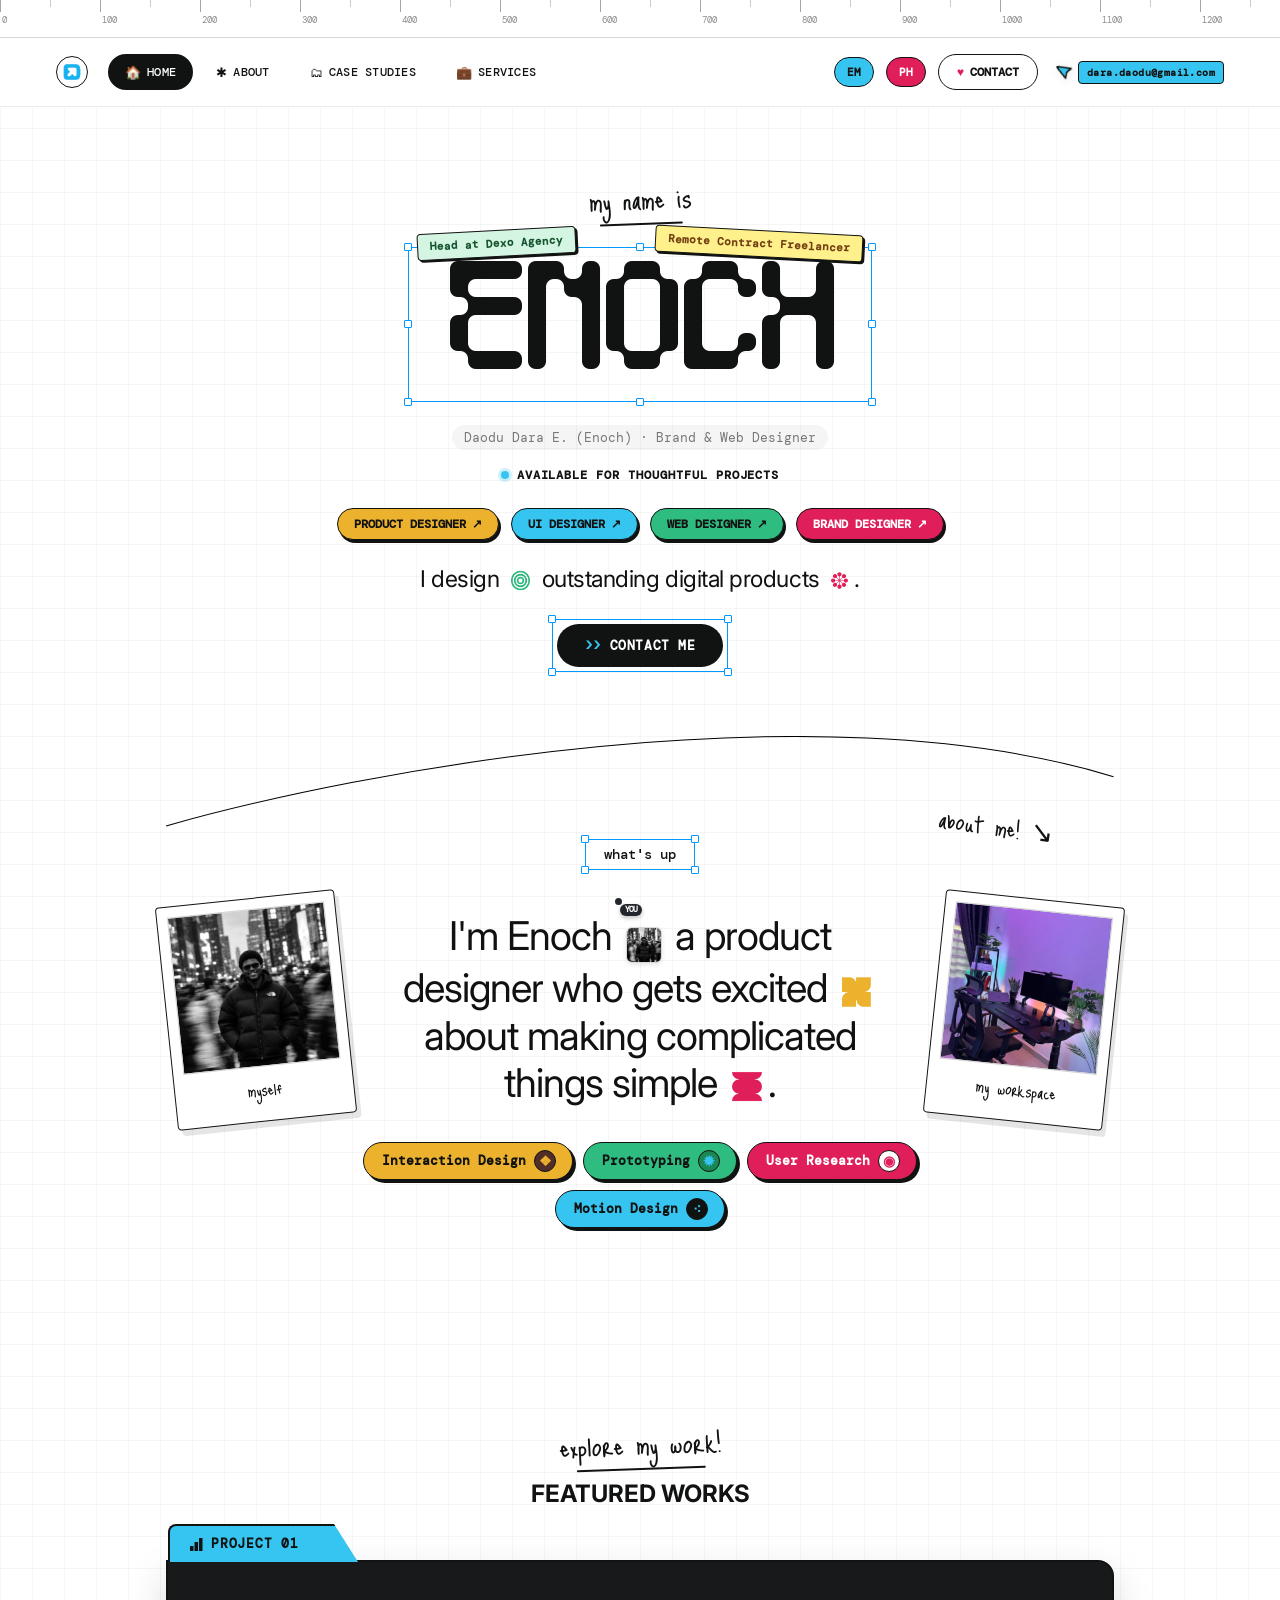
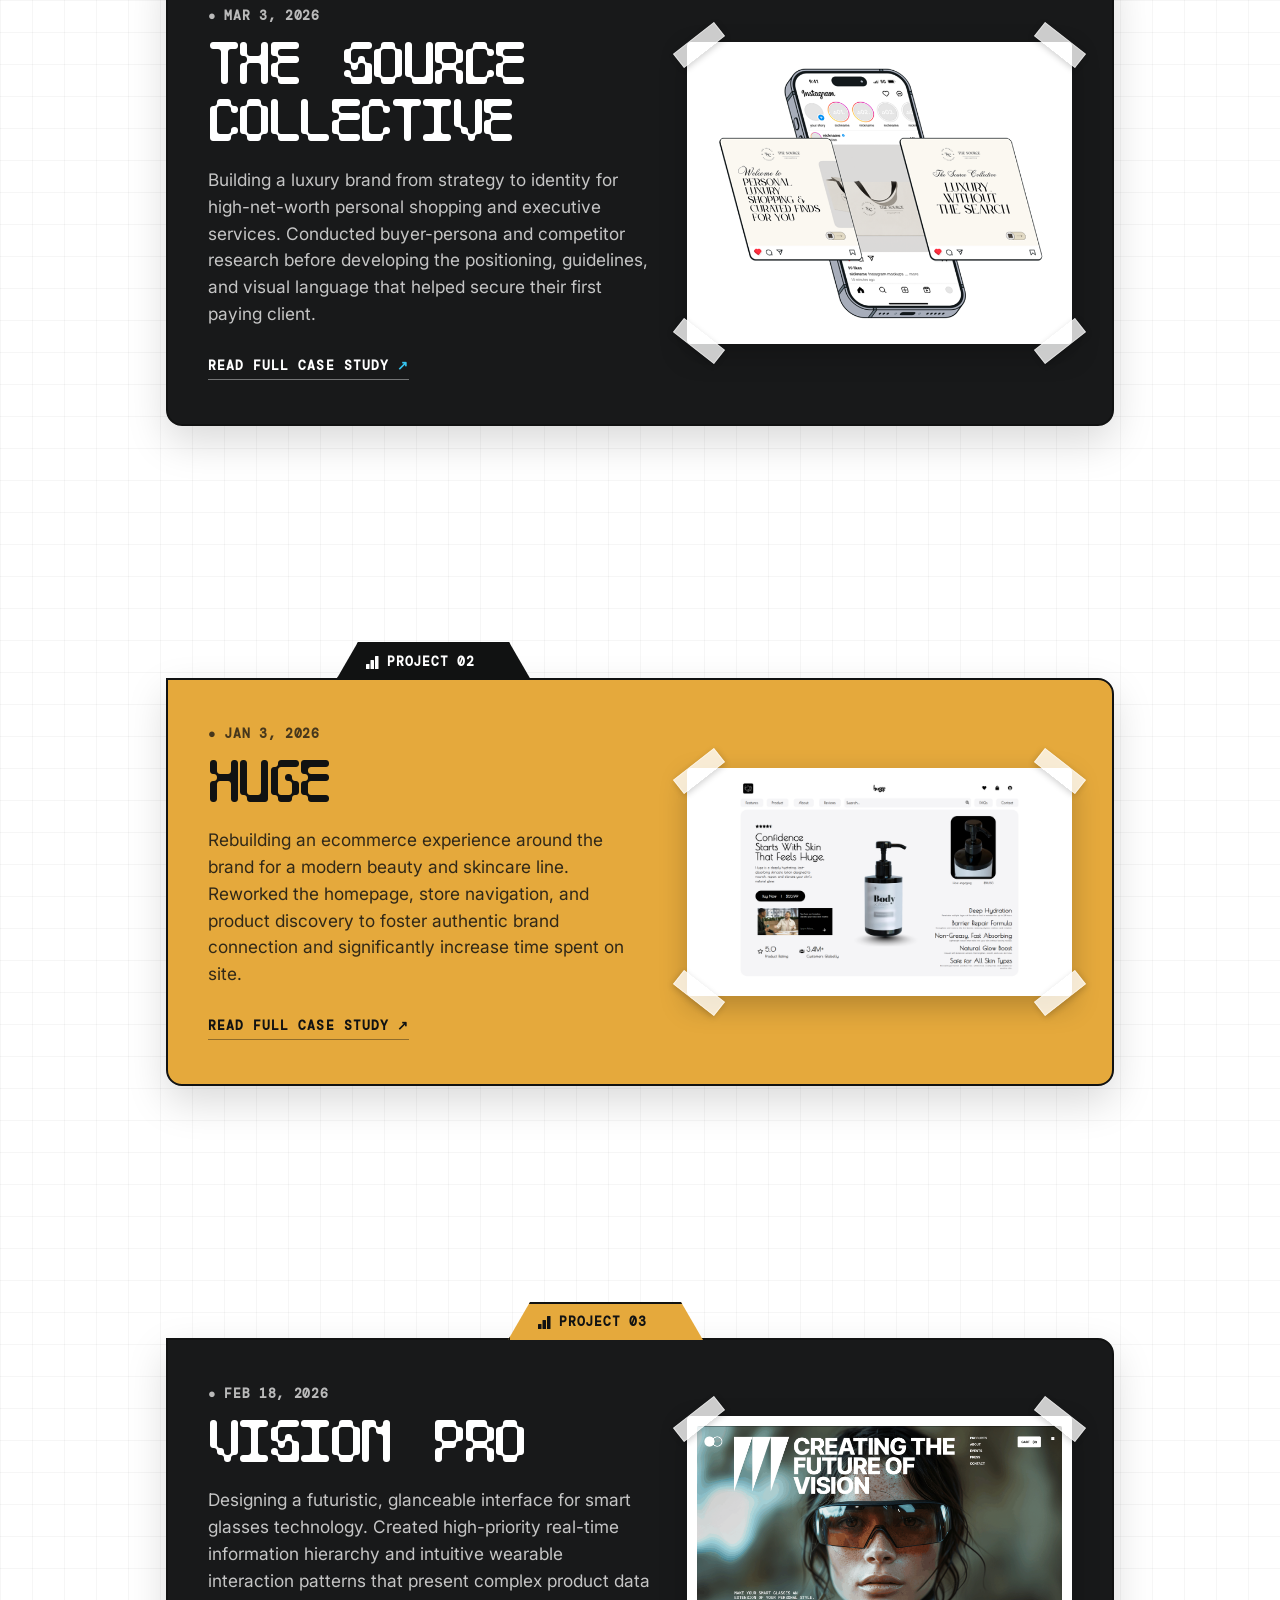
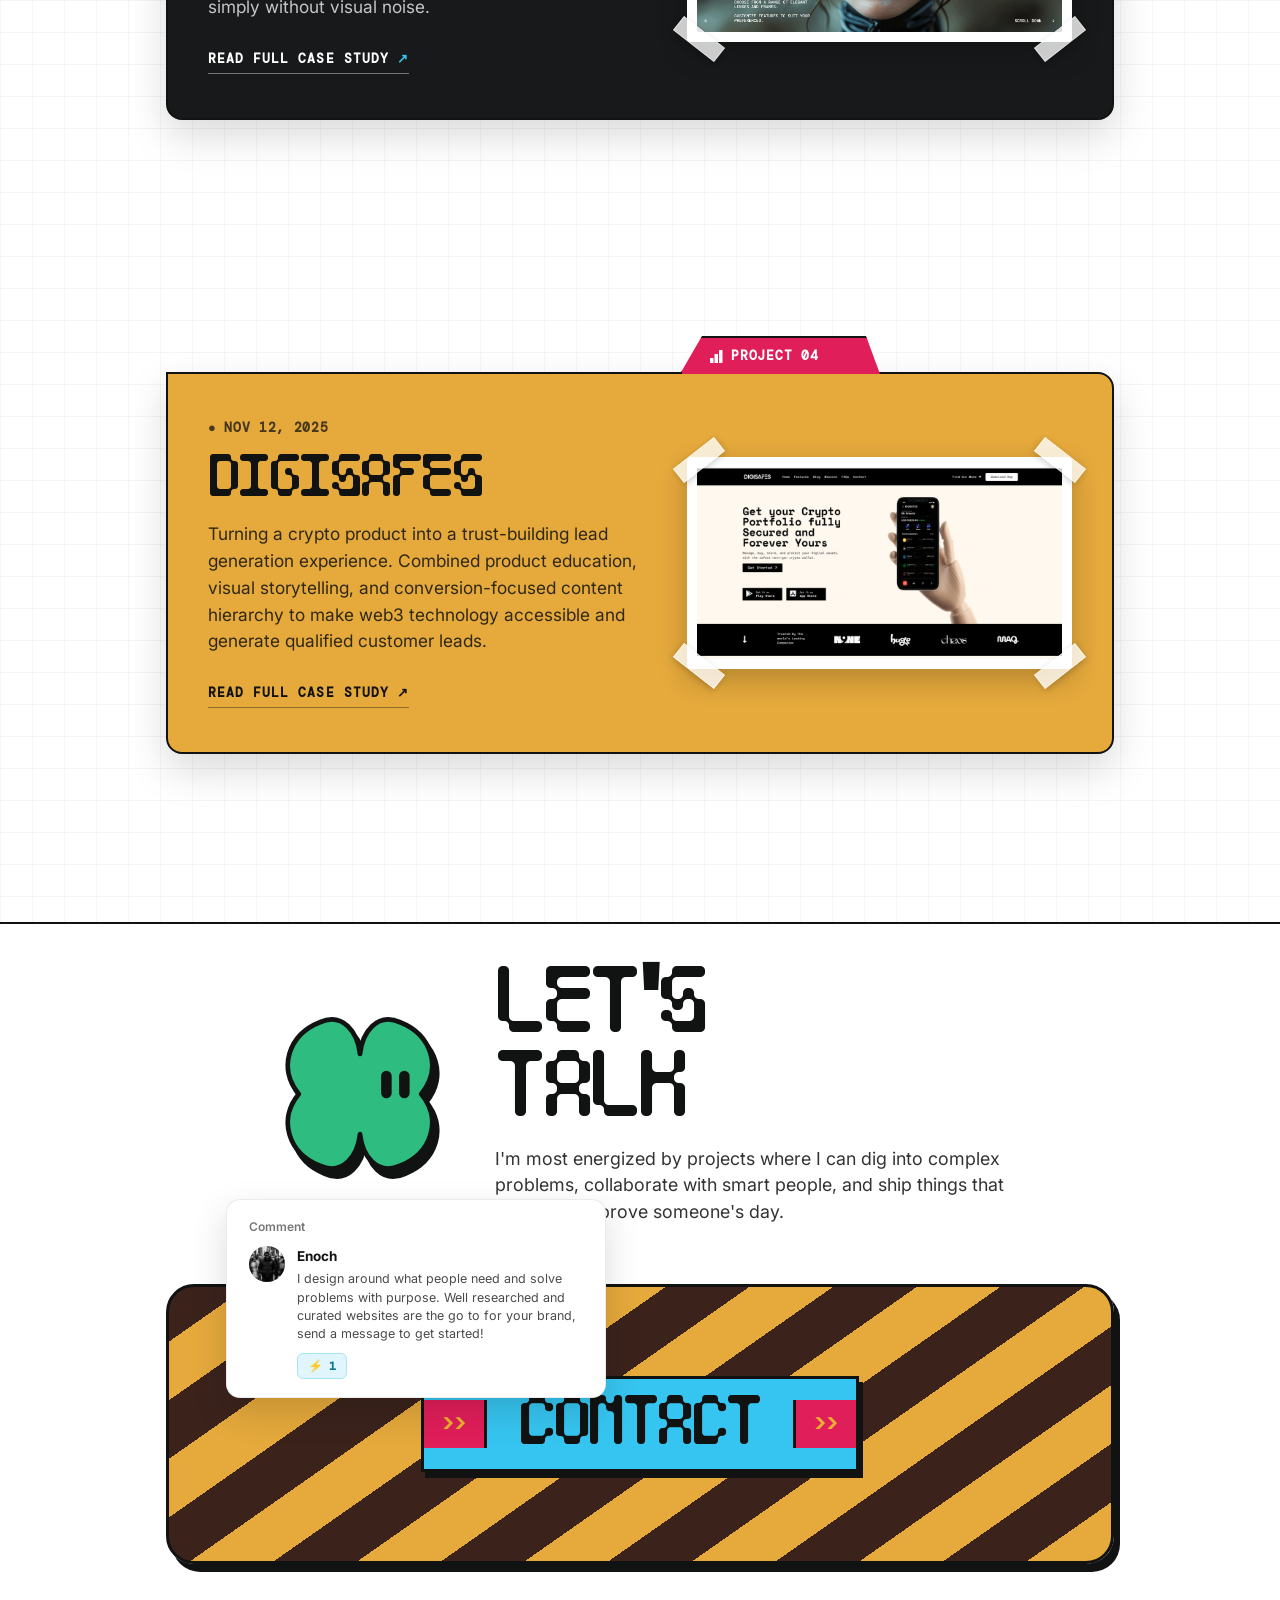
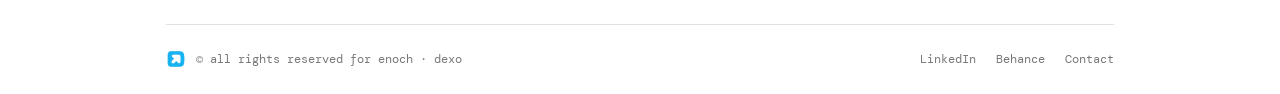
==== commit 4309772b: "Mobile menu cleanup, contact photos, FAQ icon fix - Mobile menu: replace SEARCH tag with the logo ic" ====
--- a/index.html
+++ b/index.html
@@ -5,7 +5,7 @@
   <meta name="viewport" content="width=device-width, initial-scale=1.0">
   <title>Enoch's Portfolio</title>
   <meta name="description" content="Enoch's portfolio — Brand identity, product design, and web experiences built for high-growth businesses.">
-  <link rel="stylesheet" href="css/style.css?v=10.2">
+  <link rel="stylesheet" href="css/style.css?v=10.3">
   <link rel="icon" type="image/png" href="assets/images/dexo-icon.png">
 </head>
 <body>
@@ -69,12 +69,8 @@
   <div class="mobile-nav-drawer mobile-nav-fullscreen" id="mobileNavDrawer" aria-label="Mobile Navigation Drawer">
     <div class="mobile-menu-inner">
       <div class="mobile-menu-topbar">
-        <a href="case-study.html" class="mobile-menu-search-tag" aria-label="Search and Explore Projects">
-          <span class="mobile-search-text">SEARCH</span>
-          <svg class="mobile-search-icon" width="20" height="20" viewBox="0 0 24 24" fill="none" stroke="#f6ad55" stroke-width="2.5" stroke-linecap="round" stroke-linejoin="round">
-            <circle cx="11" cy="11" r="8"></circle>
-            <line x1="21" y1="21" x2="16.65" y2="16.65"></line>
-          </svg>
+        <a href="index.html" class="dexo-logo-link mobile-menu-logo" aria-label="Enoch's Portfolio Home">
+          <img src="assets/images/dexo-logo-icon.png" alt="Dexo Icon" class="dexo-icon-img">
         </a>
         <button type="button" class="mobile-menu-close-btn" id="mobileNavClose" aria-label="Close navigation menu" onclick="window.closeMobileMenu && window.closeMobileMenu(event)">
           <svg width="24" height="24" viewBox="0 0 24 24" fill="none" stroke="#ffffff" stroke-width="2.2" stroke-linecap="round" stroke-linejoin="round">
@@ -89,31 +85,26 @@
           <li class="mobile-menu-item">
             <a href="index.html" class="mobile-menu-link active">
               <span class="mobile-link-text">HOME</span>
-              <span class="mobile-link-num" style="color: #ff6b4a;">00.</span>
             </a>
           </li>
           <li class="mobile-menu-item">
             <a href="about.html" class="mobile-menu-link">
               <span class="mobile-link-text">ABOUT</span>
-              <span class="mobile-link-num" style="color: #ff5c8d;">01.</span>
             </a>
           </li>
           <li class="mobile-menu-item">
             <a href="case-study.html" class="mobile-menu-link">
               <span class="mobile-link-text">CASE STUDIES</span>
-              <span class="mobile-link-num" style="color: #36c5f0;">02.</span>
             </a>
           </li>
           <li class="mobile-menu-item">
             <a href="services.html" class="mobile-menu-link">
               <span class="mobile-link-text">SERVICES</span>
-              <span class="mobile-link-num" style="color: #ffb800;">03.</span>
             </a>
           </li>
           <li class="mobile-menu-item">
             <a href="contact.html" class="mobile-menu-link">
               <span class="mobile-link-text">CONTACT</span>
-              <span class="mobile-link-num" style="color: #ffffff;">04.</span>
             </a>
           </li>
         </ul>
--- a/css/style.css
+++ b/css/style.css
@@ -489,35 +489,17 @@
   background: #111212 !important;
 }
 
-/* Top bar in drawer: SEARCH with magnifying glass on left, Close button on right */
+/* Top bar in drawer: logo icon on the left, Close button on the right.
+   Same padding/size as the page header so the two line up when the menu opens. */
 .mobile-menu-topbar {
   display: flex !important;
   align-items: center !important;
   justify-content: space-between !important;
-  padding: 18px 22px !important;
+  padding: 10px 16px !important;
   border-bottom: 1px solid rgba(255, 255, 255, 0.18) !important;
   width: 100% !important;
   box-sizing: border-box !important;
   background: #111212 !important;
-}
-
-.mobile-menu-search-tag {
-  display: inline-flex !important;
-  align-items: center !important;
-  gap: 8px !important;
-  text-decoration: none !important;
-  color: #ffffff !important;
-  cursor: pointer !important;
-}
-
-.mobile-search-text {
-  font-family: 'Flux Variable', Impact, 'Arial Narrow Bold', 'Arial Black', sans-serif !important;
-  font-size: 26px !important;
-  font-weight: 900 !important;
-  letter-spacing: -0.01em !important;
-  color: #ffffff !important;
-  line-height: 1 !important;
-  text-transform: uppercase !important;
 }
 
 .mobile-menu-close-btn {
@@ -525,8 +507,8 @@
   border: none !important;
   color: #ffffff !important;
   cursor: pointer !important;
-  width: 42px !important;
-  height: 42px !important;
+  width: 38px !important;
+  height: 38px !important;
   display: flex !important;
   align-items: center !important;
   justify-content: center !important;
@@ -574,7 +556,7 @@
   align-items: flex-start !important;
   justify-content: flex-start !important;
   gap: 8px !important;
-  padding: 16px 22px !important;
+  padding: 14px 20px !important;
   text-decoration: none !important;
   color: #ffffff !important;
   width: 100% !important;
@@ -585,34 +567,25 @@
 .mobile-menu-link:hover,
 .mobile-menu-link:active {
   background: rgba(255, 255, 255, 0.08) !important;
-  padding-left: 26px !important;
+  padding-left: 24px !important;
 }
 
 .mobile-link-text {
   font-family: 'Flux Variable', Impact, 'Arial Narrow Bold', 'Barlow Condensed', 'Arial Black', sans-serif !important;
   font-weight: 900 !important;
-  font-size: clamp(2.6rem, 12vw, 4.2rem) !important;
-  line-height: 0.95 !important;
-  letter-spacing: -0.015em !important;
+  font-size: clamp(1.4rem, 6.6vw, 1.75rem) !important;
+  line-height: 1 !important;
+  letter-spacing: -0.01em !important;
   text-transform: uppercase !important;
   color: #ffffff !important;
-}
-
-.mobile-link-num {
-  font-family: var(--font-mono), monospace !important;
-  font-size: clamp(0.95rem, 3.8vw, 1.25rem) !important;
-  font-weight: 700 !important;
-  letter-spacing: 0.02em !important;
-  line-height: 1 !important;
-  margin-top: 3px !important;
 }
 
 /* Bottom Secondary Links (Exact Uploaded Reference Layout) */
 .mobile-menu-sublinks {
   display: flex !important;
   flex-direction: column !important;
-  gap: 16px !important;
-  padding: 32px 22px 52px !important;
+  gap: 14px !important;
+  padding: 28px 20px 44px !important;
   margin-top: auto !important;
   background: #111212 !important;
   box-sizing: border-box !important;
@@ -620,7 +593,7 @@
 
 .mobile-sublink {
   font-family: var(--font-sans), -apple-system, BlinkMacSystemFont, sans-serif !important;
-  font-size: 14px !important;
+  font-size: 12px !important;
   font-weight: 600 !important;
   letter-spacing: 0.05em !important;
   text-transform: uppercase !important;
@@ -4096,3 +4069,51 @@
 body.lightbox-open {
   overflow: hidden;
 }
+
+/* ==========================================================================
+   FAQ ICON — a fixed, perfectly round circle with a centered + / −
+   Drawn with CSS (the +/− text is hidden) so it can't be squeezed into an
+   oval by long question text or sit off-center because of font metrics.
+   ========================================================================== */
+.faq-question {
+  gap: 16px;
+}
+
+.faq-icon {
+  position: relative;
+  flex: 0 0 28px;
+  width: 28px;
+  height: 28px;
+  box-sizing: border-box;
+  border: 1.5px solid var(--token-dark);
+  border-radius: 50%;
+  font-size: 0;
+  line-height: 0;
+  color: transparent;
+  cursor: pointer;
+}
+
+.faq-icon::before,
+.faq-icon::after {
+  content: '';
+  position: absolute;
+  top: 50%;
+  left: 50%;
+  background: var(--token-dark);
+  border-radius: 1px;
+  transform: translate(-50%, -50%);
+}
+
+.faq-icon::before {
+  width: 12px;
+  height: 2px;
+}
+
+.faq-icon::after {
+  width: 2px;
+  height: 12px;
+}
+
+.faq-item.open .faq-icon::after {
+  display: none;
+}
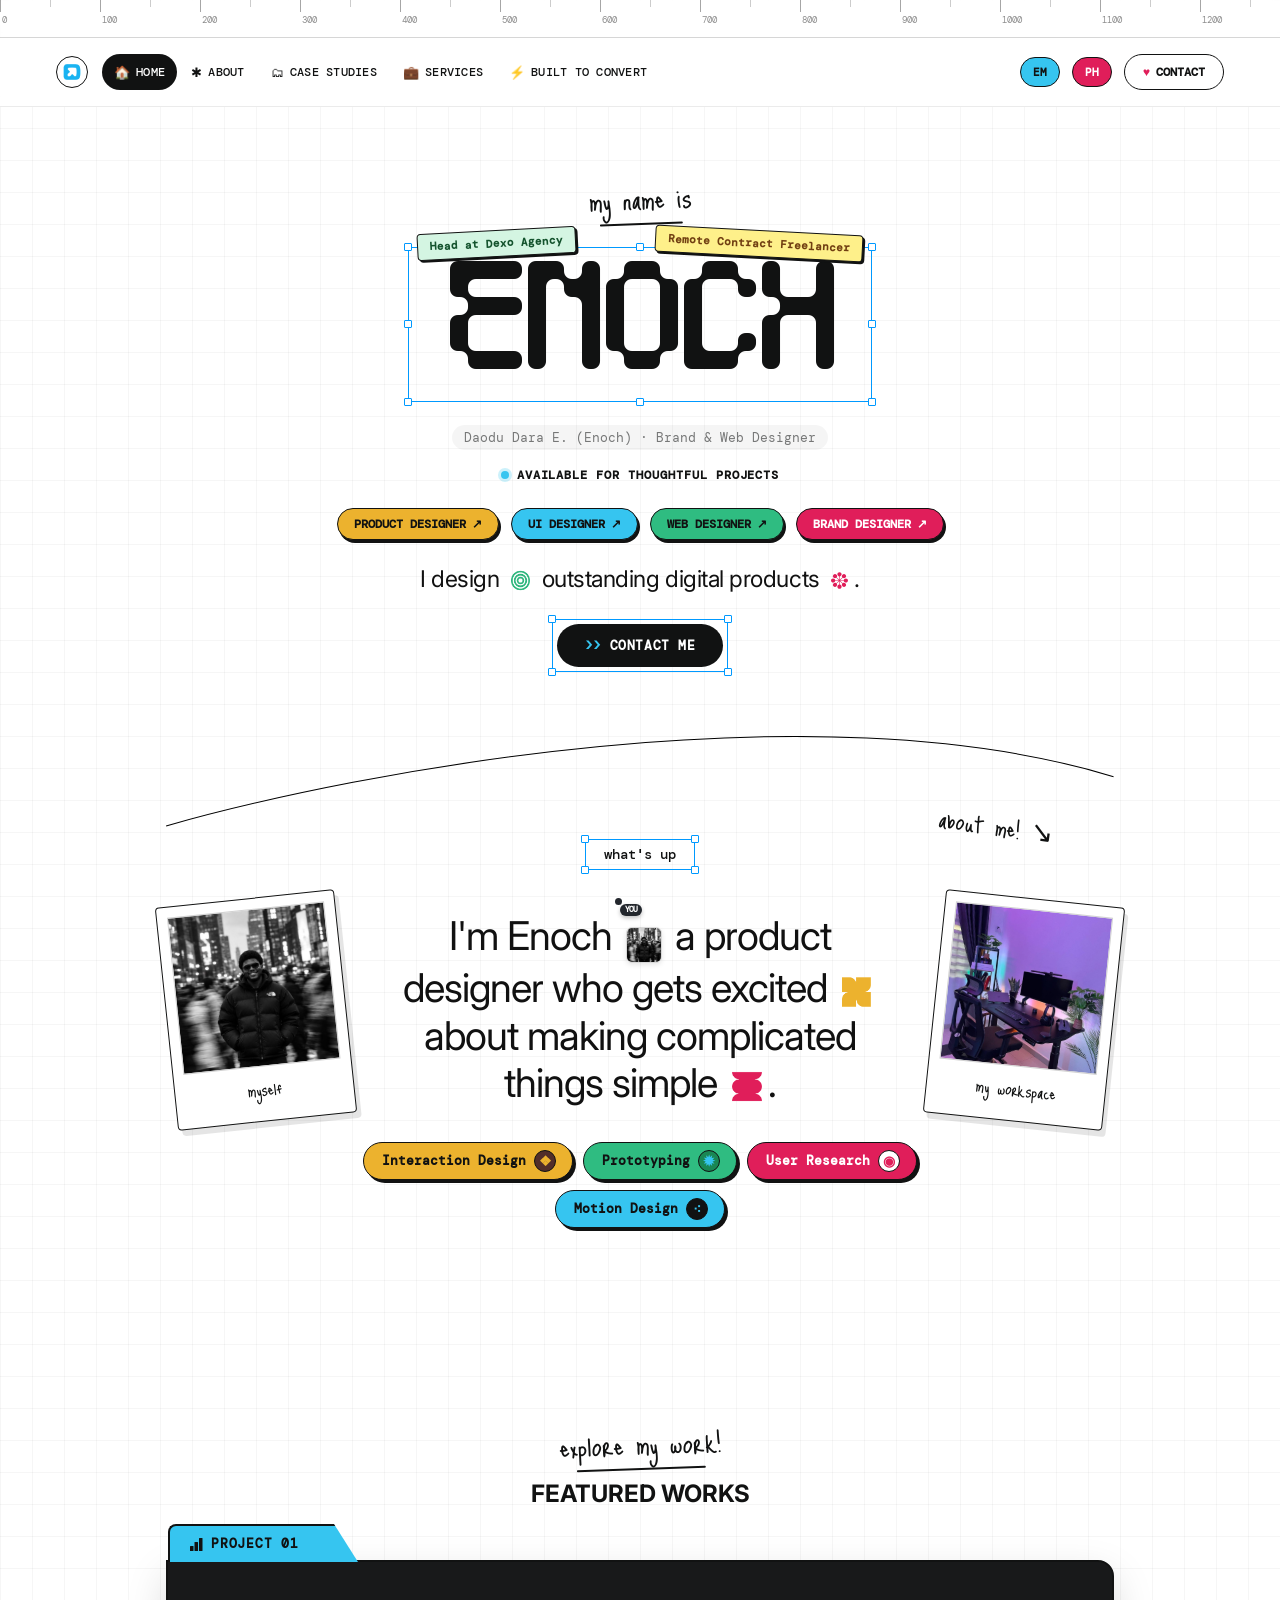
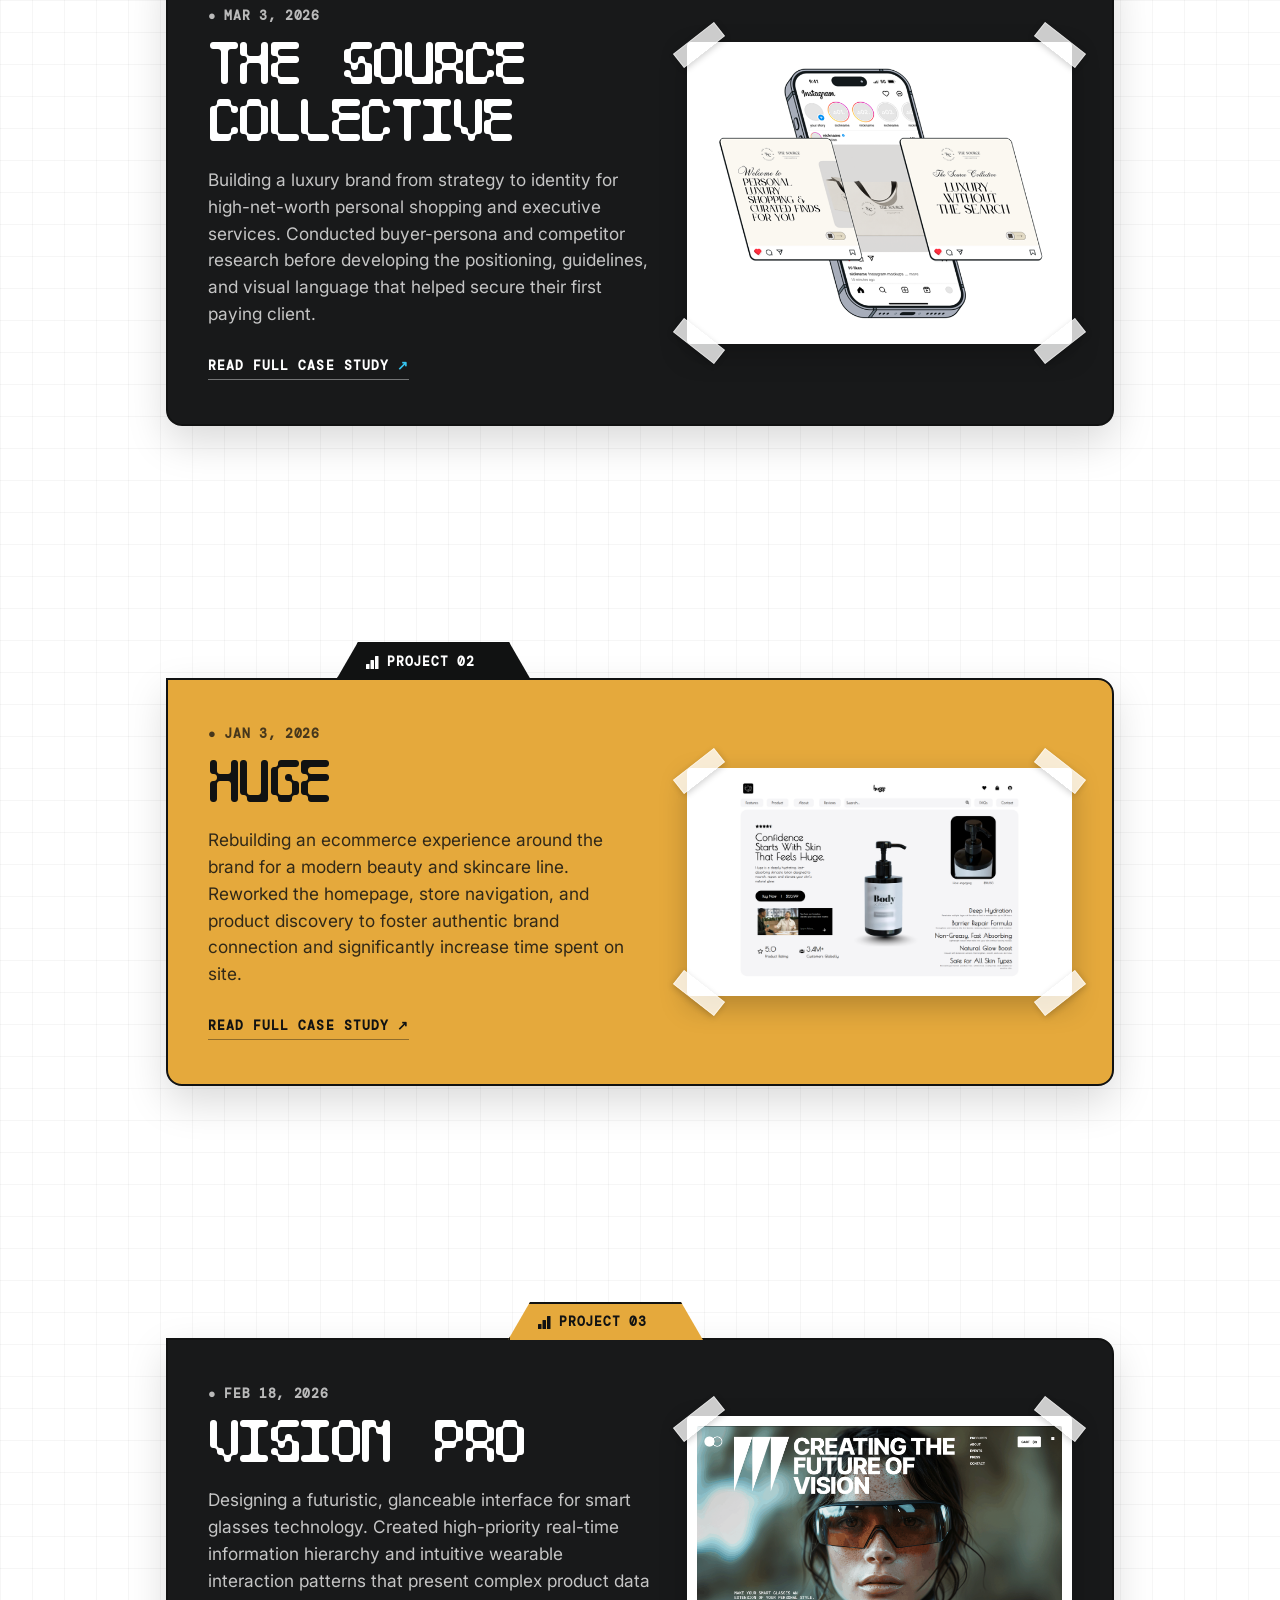
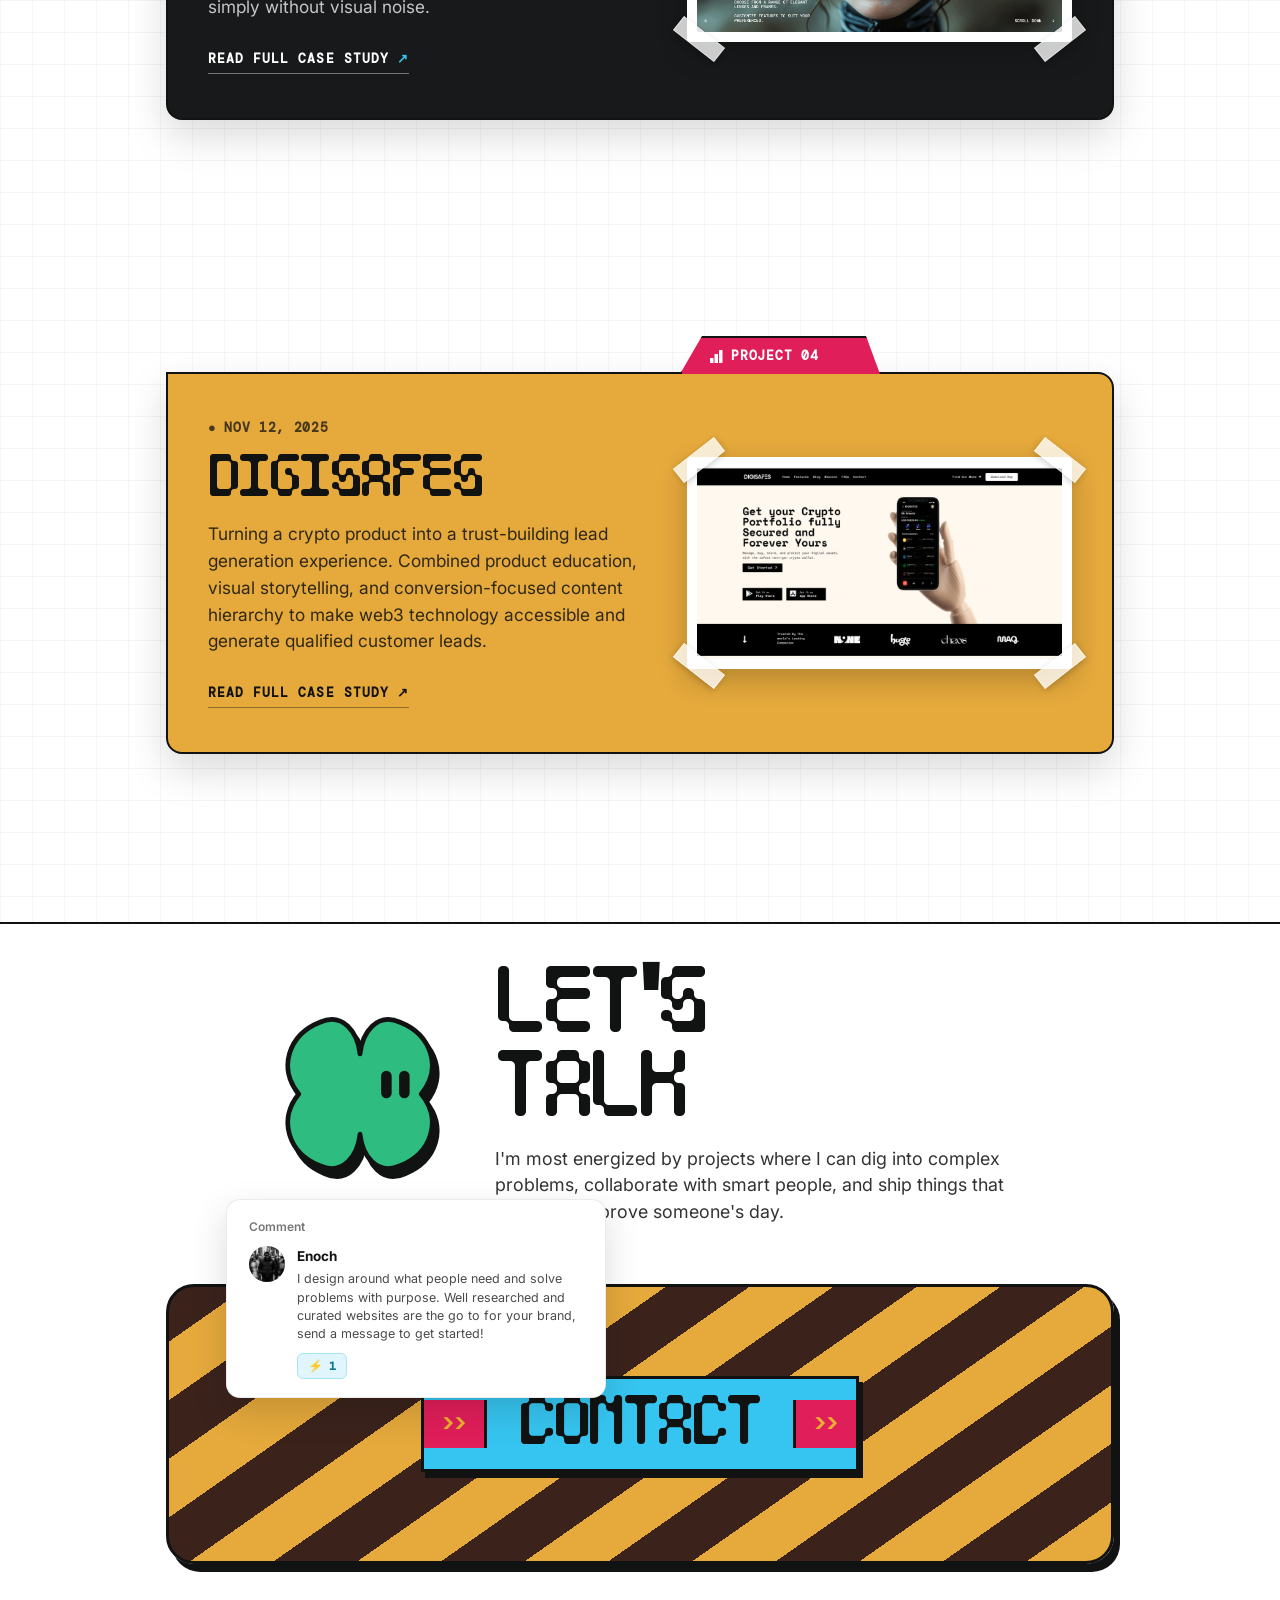
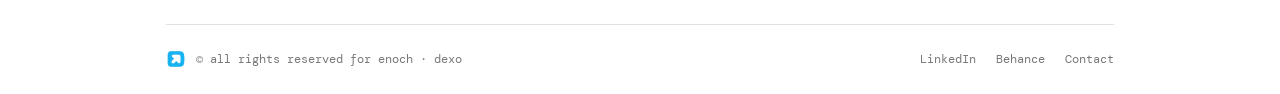
==== commit 2216c04e: "Rebuild Built to Convert page in ProjectOne layout, remove source links, add to site header - Re-lay" ====
--- a/index.html
+++ b/index.html
@@ -5,7 +5,7 @@
   <meta name="viewport" content="width=device-width, initial-scale=1.0">
   <title>Enoch's Portfolio</title>
   <meta name="description" content="Enoch's portfolio — Brand identity, product design, and web experiences built for high-growth businesses.">
-  <link rel="stylesheet" href="css/style.css?v=10.3">
+  <link rel="stylesheet" href="css/style.css?v=10.4">
   <link rel="icon" type="image/png" href="assets/images/dexo-icon.png">
 </head>
 <body>
@@ -34,6 +34,7 @@
           <li><a href="about.html" class="nav-tab-item"><span class="tab-icon">✱</span> ABOUT</a></li>
           <li><a href="case-study.html" class="nav-tab-item"><span class="tab-icon">🗂</span> CASE STUDIES</a></li>
           <li><a href="services.html" class="nav-tab-item"><span class="tab-icon">💼</span> SERVICES</a></li>
+          <li><a href="built-to-convert.html" class="nav-tab-item"><span class="tab-icon">⚡</span> BUILT TO CONVERT</a></li>
         </ul>
       </nav>
     </div>
@@ -100,6 +101,11 @@
           <li class="mobile-menu-item">
             <a href="services.html" class="mobile-menu-link">
               <span class="mobile-link-text">SERVICES</span>
+            </a>
+          </li>
+          <li class="mobile-menu-item">
+            <a href="built-to-convert.html" class="mobile-menu-link">
+              <span class="mobile-link-text">BUILT TO CONVERT</span>
             </a>
           </li>
           <li class="mobile-menu-item">
--- a/css/style.css
+++ b/css/style.css
@@ -4117,3 +4117,24 @@
 .faq-item.open .faq-icon::after {
   display: none;
 }
+
+/* ==========================================================================
+   HEADER FIT — five nav tabs (incl. BUILT TO CONVERT) on mid-width desktops
+   Keeps every tab on one line; trims icons/badges progressively as the
+   window narrows so nothing wraps, clips or collides.
+   ========================================================================== */
+.nav-tab-item { white-space: nowrap; }
+
+@media (min-width: 881px) and (max-width: 1320px) {
+  .nav-tab-item { padding: 8px 11px; }
+  .nav-links-row { gap: 2px; }
+  .nav-left-group { gap: 14px; }
+  .floating-cursor-badge { display: none; }
+}
+
+@media (min-width: 881px) and (max-width: 1120px) {
+  .nav-tab-item { padding: 8px 9px; gap: 0; }
+  .nav-tab-item .tab-icon { display: none; }
+  .nav-right-group { gap: 8px; }
+  .mini-badge-btn { display: none; }
+}
